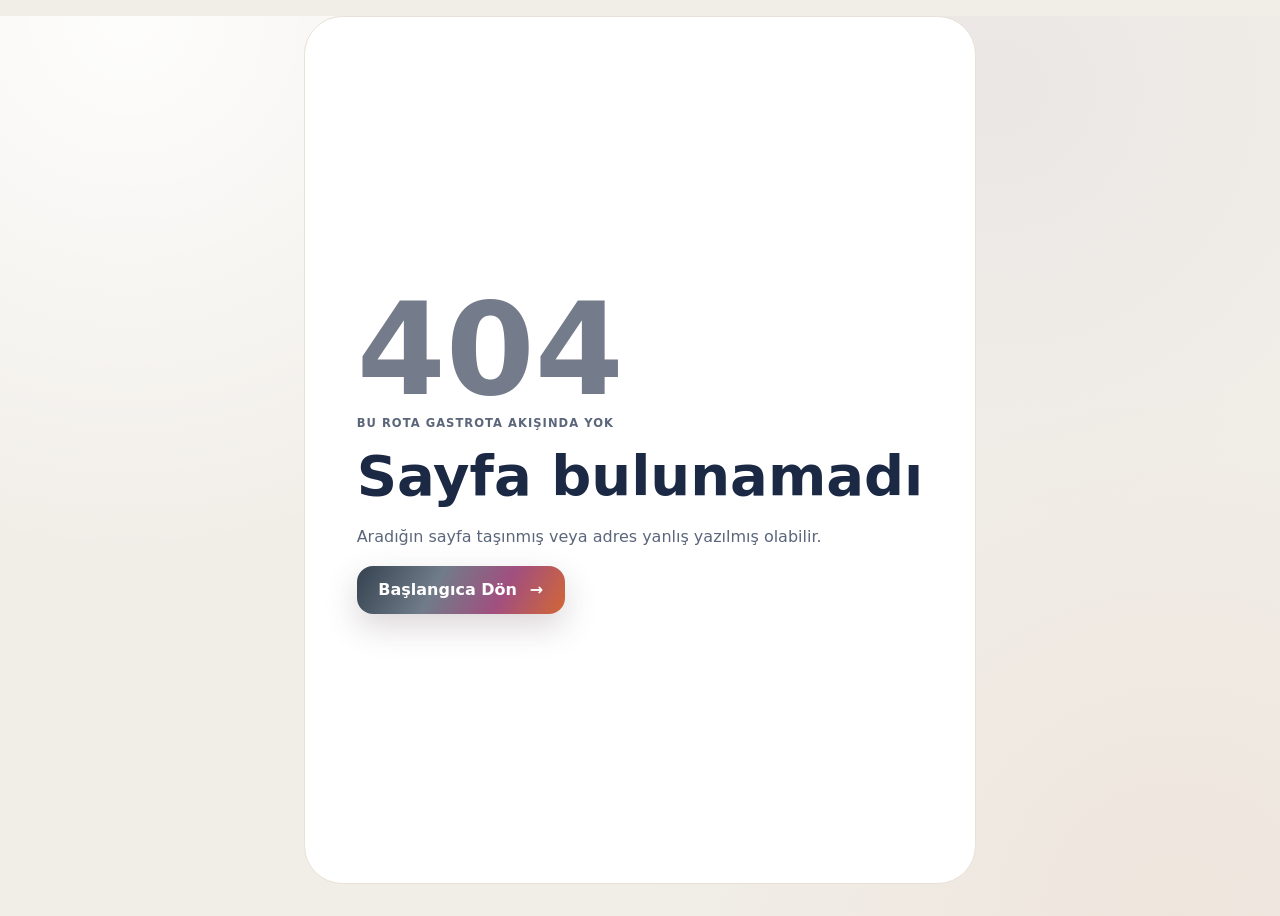
==== index.html @ 81925c9a "Deploy Gastrota revenue and learning preview d846d38324af" ====
<!doctype html>
<html lang="tr">
  <head>
    <meta charset="UTF-8" />
    <meta name="viewport" content="width=device-width, initial-scale=1" />
    <meta name="theme-color" content="#ffffff" />



<script type="module" crossorigin src="/assets/index-bKJMuwOr.js"></script>
    <link rel="stylesheet" crossorigin href="/assets/index-XJioOP1_.css">
      <title data-gastrota-managed="true">Gastrota — Kariyer Hazırlık Kontrolü</title>
    <meta data-gastrota-managed="true" name="description" content="Gastrota Kariyer Hazırlık Kontrolü başlangıç rotası." />
    <meta data-gastrota-managed="true" name="robots" content="noindex, nofollow" />
    <meta data-gastrota-managed="true" name="gastrota-indexing" content="disabled" />
    <meta data-gastrota-managed="true" name="gastrota-route-path" content="/" />
    <link data-gastrota-managed="true" rel="preload" href="/images/gastrota-logo-poster.webp" as="image" type="image/webp" />
    <link data-gastrota-managed="true" rel="preload" href="/images/welcome-poster-hero-v2.webp" as="image" type="image/webp" fetchpriority="high" />
  </head>
  <body>
    <div id="root"></div>
    <noscript>
      <main>
        <h1>Gastrota Kariyer Hazırlık Kontrolü</h1>
        <p>Bu öz değerlendirmeyi kullanmak için tarayıcınızda JavaScript'i etkinleştirmeniz gerekir.</p>
      </main>
    </noscript>
  </body>
</html>
---- assets/index-XJioOP1_.css ----
._viewport_xul2x_1{min-height:100vh;padding:clamp(.75rem,2.2vw,1.75rem)}._screen_xul2x_6{--accent:var(--color-green-700);--accent-soft:var(--color-green-50);border-radius:var(--radius-large);background:linear-gradient(145deg, #fcfaf6fa, #ffffffe6), var(--color-surface);width:min(100%,76rem);min-height:calc(100vh - clamp(1.5rem,4.4vw,3.5rem));box-shadow:var(--shadow-shell);border:1px solid #fffc;margin:0 auto;padding:clamp(1.1rem,2.5vw,2.25rem) clamp(1rem,4vw,3.5rem);overflow:hidden}._screen_xul2x_6[data-accent=blue]{--accent:var(--color-blue-700);--accent-soft:var(--color-blue-50)}._screen_xul2x_6[data-accent=violet]{--accent:var(--color-violet-700);--accent-soft:var(--color-violet-50)}._screen_xul2x_6[data-accent=orange]{--accent:var(--color-orange-700);--accent-soft:var(--color-orange-50)}._brandHeader_xul2x_37{border-bottom:1px solid #d8d0c58c;justify-content:space-between;align-items:center;gap:2rem;min-height:3.25rem;display:flex}._brandHomeGroup_xul2x_46{align-items:center;gap:.7rem;min-width:0;display:flex}._homeLink_xul2x_53{min-height:2.2rem;color:var(--color-navy-800);background:linear-gradient(135deg,#f7f9fae0,#fdf8f5d1);border:1px solid #5b667238;border-radius:.75rem;flex:none;align-items:center;gap:.35rem;padding:.42rem .68rem;font-size:.7rem;font-weight:700;line-height:1;text-decoration:none;display:inline-flex;box-shadow:inset 0 1px #ffffffc7}._homeLink_xul2x_53:hover{background:linear-gradient(135deg,#f3f6f8f5,#fff2eceb);border-color:#ad4f806b}._logoLink_xul2x_76{isolation:isolate;align-items:center;min-height:2.75rem;text-decoration:none;display:inline-flex;position:relative}._logoLink_xul2x_76:after{z-index:1;aspect-ratio:984/128;clip-path:inset(0 25.1% 0 49.2%);content:"";mix-blend-mode:screen;pointer-events:none;background:linear-gradient(120deg,#4f5965 8%,#aeb5be 48%,#626c78 88%);width:100%;position:absolute;top:50%;left:0;transform:translateY(-50%)}._logoImage_xul2x_100{mix-blend-mode:multiply;width:clamp(10.5rem,19vw,15rem);height:auto;display:block}._progress_xul2x_107{grid-template-columns:repeat(5,.75rem);gap:1.15rem;margin:0;padding:0;list-style:none;display:grid;position:relative}._progress_xul2x_107:before{z-index:0;background:var(--color-border-strong);content:"";height:1px;position:absolute;top:50%;left:.4rem;right:.4rem}._progress_xul2x_107 li{z-index:1;border:2px solid var(--color-surface);background:#d8dce5;border-radius:50%;width:.75rem;height:.75rem;position:relative;box-shadow:0 0 0 1px #d8dce5}._progress_xul2x_107 li._progressCurrent_xul2x_139{background:var(--accent);box-shadow:0 0 0 1px var(--accent), 0 0 0 .35rem var(--accent-soft)}._stepKicker_xul2x_144{color:var(--color-navy-800);letter-spacing:.1em;text-transform:uppercase;align-items:center;gap:.7rem;margin-top:clamp(1rem,2vw,1.5rem);font-size:.7rem;font-weight:700;display:flex}._stepNumber_xul2x_156{background:var(--accent);width:2.05rem;height:2.05rem;box-shadow:0 .45rem 1.25rem color-mix(in srgb, var(--accent) 20%, transparent);color:#fff;border-radius:.8rem;place-items:center;font-size:.9rem;display:grid}._screen_xul2x_6[data-step="1"] ._stepKicker_xul2x_144{gap:.45rem}._screen_xul2x_6[data-step="1"] ._stepNumber_xul2x_156{width:1.15rem;height:auto;box-shadow:none;color:var(--color-green-700);background:0 0;border-radius:0;place-items:start;font-size:.8rem}._eyebrow_xul2x_183{color:var(--accent);letter-spacing:.09em;text-transform:uppercase;margin:0 0 .65rem;font-size:.72rem;font-weight:700}._heroTitle_xul2x_192,._pageTitle_xul2x_193{color:var(--color-navy-950);letter-spacing:-.035em;text-wrap:balance;margin:0;font-weight:500}[data-page-heading]:focus{outline:none}._heroTitle_xul2x_192{max-width:14ch;font-size:clamp(2.35rem,4.3vw,4.15rem);line-height:1.01}._pageTitle_xul2x_193{font-size:clamp(2rem,3.8vw,3.55rem);line-height:1.02}._heroBody_xul2x_216,._pageSupport_xul2x_217{color:var(--color-navy-700);font-size:clamp(1rem,1.5vw,1.15rem);line-height:1.65}._heroBody_xul2x_216{max-width:38rem;margin:1.2rem 0 0}._posterMotto_xul2x_228{width:-moz-fit-content;width:fit-content;max-width:100%;color:var(--color-navy-700);background:linear-gradient(90deg,#f7f2fae0,#fff5eee0);border:1px solid #8060ab1a;border-radius:999px;margin:-.7rem 0 1.2rem;padding:.58rem .9rem;font-size:.78rem;line-height:1.4;box-shadow:0 .7rem 1.8rem #4b3e300a}._posterMotto_xul2x_228 strong{color:var(--color-violet-700);font-weight:700}._pageSupport_xul2x_217{max-width:45rem;margin:.8rem 0 0}._routeIntro_xul2x_252{grid-template-columns:minmax(0,1.2fr) minmax(15rem,.8fr);align-items:end;gap:2rem;margin:clamp(1.8rem,4vw,3rem) 0 clamp(1.4rem,3vw,2rem);display:grid}._routeIntro_xul2x_252 ._eyebrow_xul2x_183,._routeIntro_xul2x_252 ._pageTitle_xul2x_193{grid-column:1}._routeIntro_xul2x_252 ._pageSupport_xul2x_217{border-left:2px solid color-mix(in srgb, var(--accent) 55%, white);grid-area:1/2/span 2;margin:0;padding-left:1.35rem}._primaryButton_xul2x_273,._backButton_xul2x_274,._resultBackButton_xul2x_275{cursor:pointer;border-radius:1rem;justify-content:center;align-items:center;gap:.8rem;min-height:3rem;font-weight:700;text-decoration:none;transition:transform .16s,box-shadow .16s;display:inline-flex}._primaryButton_xul2x_273{color:#fff;background:linear-gradient(118deg,#35424f 0%,#707c89 38%,#a14f7f 69%,#d36735 100%);min-width:min(12rem,100%);max-width:100%;padding:.8rem 1.35rem;box-shadow:0 .8rem 2rem #59445238}._primaryButton_xul2x_273:hover:not(:disabled){transform:translateY(-2px);box-shadow:0 1rem 2.4rem #54415438}._primaryButton_xul2x_273:disabled{cursor:not-allowed;background:var(--color-disabled);box-shadow:none;color:var(--color-disabled-ink)}._backButton_xul2x_274,._resultBackButton_xul2x_275{color:var(--color-navy-700);background:0 0;padding:.7rem .25rem}._backButton_xul2x_274:hover,._resultBackButton_xul2x_275:hover{color:var(--accent)}._bottomActions_xul2x_321{justify-content:space-between;align-items:center;gap:1rem;margin-top:clamp(1.2rem,2.5vw,2rem);display:flex}._welcomeHero_xul2x_329{isolation:isolate;align-items:center;min-height:clamp(32rem,68vh,40rem);margin-top:.5rem;padding:clamp(1.8rem,4.5vw,4.25rem) 0 1rem;display:flex;position:relative}._welcomeCopy_xul2x_339{z-index:3;width:min(50%,35rem);padding:1.4rem 0;position:relative}._welcomeCopy_xul2x_339:before{background:linear-gradient(90deg, var(--color-violet-700), var(--color-orange-700));content:"";border-radius:999px;width:5rem;height:2px;position:absolute;top:-1.2rem;left:-1.5rem}._welcomeMessagePanel_xul2x_357{-webkit-backdrop-filter:blur(.45rem);backdrop-filter:blur(.45rem);background:radial-gradient(circle at 8% 0,#c8cfd65c,#0000 46%) padding-box padding-box,linear-gradient(132deg,#f7f9fafa 0%,#fffcf8f7 56%,#fcefe9f5 100%) padding-box padding-box,linear-gradient(118deg,#46515d 0%,#edf0f2 19%,#7c8793 38%,#f5f6f7 51%,#b35e8b 74%,#d67342 100%) border-box;border:1px solid #0000;border-radius:1.5rem;width:min(100%,31.25rem);max-width:100%;margin-left:-1.15rem;padding:1.15rem 1.15rem 1.25rem;box-shadow:0 1.25rem 3rem #4b3e3f1c,inset 0 1px #ffffffc7}._welcomeMessagePanel_xul2x_357 ._eyebrow_xul2x_183{color:#0000;background:linear-gradient(110deg,#52606d 0%,#9c4f7c 58%,#c9673c 100%);-webkit-background-clip:text;background-clip:text;margin-bottom:.75rem}._welcomeMessagePanel_xul2x_357 ._heroBody_xul2x_216{max-width:35rem}._benefitList_xul2x_385{border:0;grid-template-columns:repeat(3,minmax(0,1fr));gap:clamp(.65rem,1.5vw,1.25rem);margin:1.35rem 0 0;padding:0;list-style:none;display:grid}._benefitList_xul2x_385 li{color:var(--color-navy-800);background:0 0;border:0;grid-template-columns:auto minmax(0,1fr);align-items:baseline;gap:.55rem;padding:.35rem 0;font-size:.82rem;font-weight:650;line-height:1.35;display:grid}._benefitList_xul2x_385 li:first-child{padding-left:0}._benefitList_xul2x_385 li>span{width:auto;height:auto;color:var(--benefit-domain,var(--accent));letter-spacing:.025em;background:0 0;border:0;border-radius:0;font-size:1.25rem;font-weight:820;display:inline}._benefitList_xul2x_385 li{--benefit-domain:var(--color-violet-700)}._benefitList_xul2x_385 li:first-child{--benefit-domain:var(--color-blue-700)}._benefitList_xul2x_385 li:nth-child(2){--benefit-domain:var(--color-magenta-700)}._benefitList_xul2x_385 li:nth-child(3){--benefit-domain:var(--color-orange-700)}._benefitList_xul2x_385 li{background:0 0}._benefitList_xul2x_385 li>span{color:var(--benefit-domain);background:0 0}._welcomeAction_xul2x_440{grid-template-columns:auto auto;justify-content:start;align-items:center;gap:.55rem .85rem;margin-top:1.15rem;display:grid}._welcomeAction_xul2x_440 ._primaryButton_xul2x_273{border-radius:1rem;box-shadow:0 .9rem 2.2rem #3f4b582e}._welcomeTrainingLink_xul2x_454{width:-moz-fit-content;width:fit-content;min-height:2.5rem;color:var(--color-navy-800);background:linear-gradient(135deg,#f7f9fae0,#fcf7f4d1);border:1px solid #5f69743d;border-radius:.78rem;justify-content:center;align-items:center;gap:.35rem;padding:.48rem .72rem;font-size:.72rem;font-weight:680;line-height:1.35;text-decoration:none;display:inline-flex;box-shadow:inset 0 1px #ffffffb8}._welcomeTrainingLink_xul2x_454:hover{color:var(--color-navy-800);background:linear-gradient(135deg,#f3f6f8f5,#fff2eceb);border-color:#ad4f8073}._trustLine_xul2x_479{width:-moz-fit-content;width:fit-content;max-width:18rem;color:var(--color-navy-800);grid-column:1/-1;align-items:center;gap:.45rem;margin:0;padding:.25rem 0;font-size:.72rem;font-weight:650;line-height:1.3;display:inline-flex}._trustLine_xul2x_479:before{background:var(--color-green-50);width:1.2rem;height:1.2rem;color:var(--color-green-700);content:"✓";border-radius:50%;flex:none;place-items:center;font-size:.66rem;font-weight:800;display:grid}._welcomeVisual_xul2x_508{z-index:0;background:var(--color-surface);border-radius:0 0 2rem;position:absolute;inset:0 0 0 -1.5rem;overflow:hidden}._welcomeVisualImage_xul2x_517{object-fit:contain;object-position:right center;filter:saturate(1.06)contrast(1.045);width:100%;height:100%;display:block;position:absolute;inset:0}._welcomeVisual_xul2x_508:before{z-index:1;background:linear-gradient(90deg, var(--color-surface) 0%, #fcfaf6f0 27%, #fcfaf670 43%, #fcfaf617 57%, transparent 67%);content:"";position:absolute;inset:0}._welcomeVisual_xul2x_508:after{z-index:1;content:"";background:linear-gradient(#fffdf912,#0000 66%,#fffdf96b);position:absolute;inset:0}._welcomeVisual_xul2x_508>span{z-index:2;-webkit-backdrop-filter:blur(.7rem);backdrop-filter:blur(.7rem);color:var(--color-navy-800);background:#fffdf9c7;border-radius:999px;align-items:center;gap:.75rem;padding:.65rem .85rem;font-size:.76rem;display:flex;position:absolute;bottom:1.25rem;right:1.2rem;box-shadow:0 .8rem 2rem #50403017}._welcomeVisual_xul2x_508 small{border-left:1px solid var(--color-border);color:var(--color-violet-700);text-transform:uppercase;padding-left:.75rem;font-weight:700}._legalCard_xul2x_569{color:var(--color-muted);background:0 0;border:0;border-top:1px solid #07143812;grid-template-columns:auto 1fr;align-items:start;gap:1rem;margin-top:1rem;padding:.85rem 0;font-size:.72rem;line-height:1.5;display:grid}._legalCard_xul2x_569 strong{color:var(--color-navy-800);white-space:nowrap}._legalCard_xul2x_569 p{margin:0}._targetFieldset_xul2x_593{border:0;min-width:0;margin:0;padding:0}._targetGrid_xul2x_600{grid-template-columns:repeat(6,minmax(0,1fr));gap:.7rem;display:grid}._targetCard_xul2x_606{--target-domain:var(--color-violet-700);border:1px solid color-mix(in srgb, var(--target-domain) 18%, var(--color-border));background:linear-gradient(135deg, color-mix(in srgb, var(--target-domain) 4%, white), #fffdf9e6);cursor:pointer;border-radius:1.25rem;align-content:space-between;gap:1.25rem;min-width:0;min-height:12.5rem;padding:1.35rem 1.15rem;transition:background-color .16s,transform .16s;display:grid;position:relative;box-shadow:0 .65rem 1.8rem #4a3e300a}._targetCard_xul2x_606:hover{border-color:color-mix(in srgb, var(--target-domain) 55%, white);background:linear-gradient(135deg, color-mix(in srgb, var(--target-domain) 12%, white), color-mix(in srgb, var(--target-domain) 4%, white));box-shadow:0 .9rem 2.2rem color-mix(in srgb, var(--target-domain) 10%, transparent);transform:translateY(-2px)}._targetCard_xul2x_606:has(input:checked){border-color:color-mix(in srgb, var(--target-domain) 55%, white);background:linear-gradient(135deg, color-mix(in srgb, var(--target-domain) 12%, white), color-mix(in srgb, var(--target-domain) 4%, white));box-shadow:0 .9rem 2.2rem color-mix(in srgb, var(--target-domain) 10%, transparent);transform:translateY(-2px)}._targetCard_xul2x_606 input{opacity:0;width:1px;height:1px;position:absolute}._targetCard_xul2x_606:has(input:focus-visible){outline:.1875rem solid var(--color-focus);outline-offset:.1875rem}._targetIcon_xul2x_651{background:color-mix(in srgb, var(--target-domain) 12%, white);width:3.2rem;height:3.2rem;color:var(--target-domain);border:0;border-radius:50%;place-items:center;display:grid}._iconSvg_xul2x_662,._dimensionIcon_xul2x_663{width:1.55rem;height:1.55rem}._targetCopy_xul2x_668{gap:.55rem;display:grid}._targetCopy_xul2x_668 strong{color:var(--target-domain);font-size:1.02rem;line-height:1.25}._targetCopy_xul2x_668 small{color:var(--color-muted);font-size:.76rem;line-height:1.45}._targetCard_xul2x_606:first-child{--target-domain:var(--color-blue-700)}._targetCard_xul2x_606:nth-child(2){--target-domain:var(--color-green-700)}._targetCard_xul2x_606:nth-child(3){--target-domain:var(--color-magenta-700)}._targetCard_xul2x_606:nth-child(4){--target-domain:var(--color-orange-700)}._targetCard_xul2x_606:nth-child(5){--target-domain:var(--color-violet-700)}._targetCard_xul2x_606:nth-child(6){--target-domain:var(--color-navy-700)}._validationMessage_xul2x_692,._recoveryStatus_xul2x_693{border-left:3px solid var(--color-danger);color:var(--color-danger);background:#fff7f5;margin:-.6rem 0 1rem;padding:.65rem .8rem;font-size:.82rem}._recoveryStatus_xul2x_693{border-left-color:var(--accent);background:var(--accent-soft);color:var(--color-navy-800)}._scaleGuide_xul2x_708{background:#f7f4eecc;border:0;border-radius:999px;grid-template-columns:repeat(4,minmax(0,1fr));max-width:37rem;margin:-.6rem 0 1.2rem auto;padding:.55rem .75rem;display:grid}._scaleGuide_xul2x_708 span{color:var(--color-muted);justify-content:center;align-items:center;gap:.35rem;font-size:.68rem;display:flex}._scaleGuide_xul2x_708 strong{color:var(--color-navy-950)}._assessmentMeta_xul2x_732{color:var(--color-muted);letter-spacing:.02em;text-align:right;margin:-.55rem 0 1rem;font-size:.72rem;font-weight:650}._assessmentForm_xul2x_741{grid-template-columns:minmax(0,1fr);gap:.7rem;display:grid}._assessmentGroups_xul2x_747{grid-template-columns:repeat(2,minmax(0,1fr));gap:.8rem;display:grid}._assessmentGroup_xul2x_747{--group-domain:var(--color-violet-700);border:1px solid color-mix(in srgb, var(--group-domain) 14%, var(--color-border));background:linear-gradient(145deg, color-mix(in srgb, var(--group-domain) 3%, white), #fffdf9e6);border-radius:1.35rem;min-width:0;padding:.8rem;box-shadow:0 .75rem 1.9rem #07143808}._assessmentGroup_xul2x_747[data-group=ready_with_evidence]{--group-domain:var(--color-blue-700)}._assessmentGroup_xul2x_747[data-group=visible_and_reaching_opportunity]{--group-domain:var(--color-orange-700)}._assessmentGroup_xul2x_747[data-group=professional_environment_ready]{--group-domain:var(--color-green-700)}._assessmentGroupHeader_xul2x_780{border-bottom:1px solid color-mix(in srgb, var(--group-domain) 13%, var(--color-border));align-items:center;gap:.7rem;margin-bottom:.65rem;padding:0 .15rem .65rem;display:flex}._assessmentGroupHeader_xul2x_780>span{background:color-mix(in srgb, var(--group-domain) 10%, white);min-width:2.8rem;min-height:2rem;color:var(--group-domain);border-radius:999px;place-items:center;font-size:.66rem;font-weight:800;display:inline-grid}._assessmentGroupHeader_xul2x_780 h2{color:var(--color-navy-950);margin:0;font-size:.92rem;line-height:1.2}._assessmentGroupHeader_xul2x_780 small{color:var(--color-muted);margin-top:.18rem;font-size:.61rem;display:block}._assessmentGroupRows_xul2x_815{gap:.55rem;display:grid}._assessmentRow_xul2x_820{--domain:var(--color-violet-700);border:1px solid color-mix(in srgb, var(--domain) 16%, var(--color-border));background:linear-gradient(135deg, color-mix(in srgb, var(--domain) 3%, white), #fffdf9e0);border-radius:1.15rem;min-width:0;margin:0;padding:0;box-shadow:0 .55rem 1.4rem #07143809}._assessmentRowInner_xul2x_835{grid-template-columns:minmax(0,1fr) auto;align-items:center;gap:1rem;min-height:5.4rem;padding:.75rem .85rem;display:grid}._dimensionLead_xul2x_844{grid-template-columns:2.6rem minmax(0,1fr);align-items:center;gap:.75rem;min-width:0;display:grid}._dimensionNumber_xul2x_852{background:color-mix(in srgb, var(--domain) 11%, white);width:2.6rem;height:2.6rem;color:var(--domain);border-radius:50%;place-items:center;display:grid}._dimensionCopy_xul2x_862{gap:.25rem;display:grid}._dimensionCopy_xul2x_862 strong{color:var(--color-navy-950);font-size:.9rem}._dimensionCopy_xul2x_862 small{color:var(--color-muted);font-size:.7rem;line-height:1.35}._inlineMissingAnswer_xul2x_878{color:var(--domain,var(--color-orange-700));white-space:nowrap;font-size:.58rem;font-weight:700}._inlineMissingAnswer_xul2x_878[data-visible=false]{visibility:hidden}._ratingGroup_xul2x_889{grid-template-columns:repeat(4,2.75rem);gap:.35rem;display:grid}._ratingChoice_xul2x_895{cursor:pointer;place-items:center;width:2.75rem;height:2.75rem;display:grid;position:relative}._ratingChoice_xul2x_895:has(input:checked):after{color:#fff;content:"✓";pointer-events:none;font-size:.65rem;font-weight:800;line-height:1;position:absolute;top:.2rem;right:.35rem}._ratingChoice_xul2x_895 input{opacity:0;width:1px;height:1px;position:absolute}._ratingChoice_xul2x_895>span:not(._srOnly_xul2x_923){border:1px solid color-mix(in srgb, var(--domain) 28%, white);background:color-mix(in srgb, var(--domain) 3%, white);width:100%;height:100%;color:var(--domain);border-radius:50%;place-items:center;font-size:.78rem;font-weight:700;transition:background-color .14s,border-color .14s,color .14s;display:grid}._ratingChoice_xul2x_895 input:checked+span{border-color:var(--domain);background:var(--domain);color:#fff}._ratingChoice_xul2x_895 input:focus-visible+span{outline:.1875rem solid var(--color-focus);outline-offset:.15rem}._assessmentRow_xul2x_820[data-dimension=career_direction],._assessmentRow_xul2x_820[data-dimension=english_communication]{--domain:var(--color-violet-700)}._assessmentRow_xul2x_820[data-dimension=role_fit],._assessmentRow_xul2x_820[data-dimension=documents],._assessmentRow_xul2x_820[data-dimension=professional_work_culture]{--domain:var(--color-blue-700)}._assessmentRow_xul2x_820[data-dimension=experience_skills],._assessmentRow_xul2x_820[data-dimension=job_search]{--domain:var(--color-orange-700)}._assessmentRow_xul2x_820[data-dimension=cv_evidence]{--domain:var(--color-magenta-700)}._assessmentRow_xul2x_820[data-dimension=interview]{--domain:var(--color-green-700)}._assessmentRow_xul2x_820[data-dimension=international_readiness]{--domain:var(--color-violet-700)}._completionStatus_xul2x_959{color:var(--color-muted);grid-column:1/-1;justify-content:flex-end;align-items:center;gap:.8rem;margin-top:.8rem;font-size:.72rem;display:flex}._completionTrack_xul2x_970{background:var(--color-border);border-radius:999px;width:7rem;height:.22rem;display:block;overflow:hidden}._completionTrack_xul2x_970 i{width:calc(var(--progress,0) * 10%);background:var(--accent);height:100%;transition:width .18s;display:block}._completionTrack_xul2x_970[data-progress="1"] i{--progress:1}._completionTrack_xul2x_970[data-progress="2"] i{--progress:2}._completionTrack_xul2x_970[data-progress="3"] i{--progress:3}._completionTrack_xul2x_970[data-progress="4"] i{--progress:4}._completionTrack_xul2x_970[data-progress="5"] i{--progress:5}._completionTrack_xul2x_970[data-progress="6"] i{--progress:6}._completionTrack_xul2x_970[data-progress="7"] i{--progress:7}._completionTrack_xul2x_970[data-progress="8"] i{--progress:8}._completionTrack_xul2x_970[data-progress="9"] i{--progress:9}._completionTrack_xul2x_970[data-progress="10"] i{--progress:10}._assessmentForm_xul2x_741>._validationMessage_xul2x_692,._assessmentForm_xul2x_741>._bottomActions_xul2x_321{grid-column:1/-1}._resultHero_xul2x_1003{background:radial-gradient(circle at 88% 48%,#c875450f,#0000 10rem);border-bottom:0;grid-template-columns:minmax(0,1fr) auto;align-items:center;gap:clamp(1.25rem,3vw,2.25rem);margin:.85rem 0 .65rem;padding:.8rem 0 1rem;display:grid}._resultIdentity_xul2x_1014{max-width:38rem}._resultHero_xul2x_1003 ._pageTitle_xul2x_193{max-width:19ch;font-size:clamp(1.85rem,3.2vw,3.05rem);line-height:1.04}._resultHero_xul2x_1003 ._pageSupport_xul2x_217{max-width:55ch;margin-top:.65rem;font-size:clamp(.9rem,1.2vw,1rem);line-height:1.5}._scoreRing_xul2x_1031{--score-angle:calc(attr(data-score type(<number>)) * 3.6deg);background:radial-gradient(circle at center, var(--color-surface) 62%, transparent 63%), conic-gradient(var(--accent) var(--score-angle,250deg), #e8eaf0 0);text-align:center;border-radius:50%;place-content:center;width:7.6rem;height:7.6rem;display:grid;position:relative;box-shadow:inset 0 0 0 1px #0714380a,0 1rem 2.5rem #07143812}._scoreLabel_xul2x_1046{color:var(--color-muted);letter-spacing:.08em;text-transform:uppercase;font-size:.58rem;font-weight:700}._scoreValue_xul2x_1054{color:var(--color-navy-950);justify-content:center;align-items:baseline;display:flex}._scoreValue_xul2x_1054 strong{letter-spacing:-.06em;font-size:2.55rem;font-weight:500}._scoreValue_xul2x_1054 small{color:var(--color-muted);font-size:.68rem}._strengthAcknowledgement_xul2x_1072{background:linear-gradient(135deg, var(--color-green-50), #ffffffe6);border:1px solid #197a4b1f;border-radius:1rem;grid-template-columns:2rem minmax(0,1fr);align-items:start;gap:.8rem;width:min(100%,46rem);margin:.45rem 0 .85rem;padding:.8rem 1rem;display:grid}._strengthAcknowledgement_xul2x_1072 span{width:1.65rem;height:1.65rem;color:var(--color-green-700);border:0;border-radius:50%;place-items:center;font-size:.78rem;display:grid}._strengthAcknowledgement_xul2x_1072>div{gap:.18rem;display:grid}._strengthAcknowledgement_xul2x_1072 h2{margin:0;font-size:.92rem;font-weight:700}._strengthAcknowledgement_xul2x_1072 p{color:var(--color-muted);margin:0;font-size:.7rem;line-height:1.45}._strengthAcknowledgement_xul2x_1072 p:first-child{color:var(--color-green-700);letter-spacing:.08em;text-transform:uppercase;font-size:.58rem;font-weight:700}._readinessMap_xul2x_1122{background:linear-gradient(145deg,#ffffffeb,#fffdf9d1);border:1px solid #07143814;border-radius:1.5rem;grid-template-columns:15rem minmax(0,1fr);gap:2rem;padding:1.4rem;display:grid;box-shadow:0 .85rem 2.4rem #0714380b}._sectionHeading_xul2x_1133 h2{color:var(--color-navy-950);letter-spacing:-.035em;margin:0;font-size:clamp(1.45rem,2.3vw,2.15rem);font-weight:500}._sectionHeading_xul2x_1133>p:last-child{color:var(--color-muted);margin:.8rem 0 0;font-size:.76rem;line-height:1.55}._resultMapEquation_xul2x_1148{color:var(--color-navy-700);background:linear-gradient(125deg,#f6f2fbf0,#f2f7f5f0);border:1px solid #8060ab1a;border-radius:1rem .55rem;grid-template-columns:auto auto minmax(0,1fr) auto auto;align-items:center;gap:.35rem;margin-top:1rem;padding:.7rem;font-size:.56rem;line-height:1.2;display:grid}._resultMapEquation_xul2x_1148 i{color:var(--color-violet-700);font-style:normal}._resultMapEquation_xul2x_1148 strong{color:var(--color-violet-700);text-align:center;font-weight:800}._resultMapEquation_xul2x_1148 b{color:var(--color-green-700);font-weight:800}._resultActionGroups_xul2x_1179{column-count:2;column-gap:.65rem}._resultActionGroup_xul2x_1179{--group-color:var(--color-violet-700);break-inside:avoid;border:1px solid color-mix(in srgb, var(--group-color) 10%, white);background:color-mix(in srgb, var(--group-color) 1.7%, white);border-radius:1rem;width:100%;margin:0 0 .65rem;display:inline-block;overflow:hidden}._resultActionGroup_xul2x_1179[data-result-group=ready_with_evidence]{--group-color:var(--color-orange-700)}._resultActionGroup_xul2x_1179[data-result-group=visible_and_reaching_opportunity]{--group-color:var(--color-green-700)}._resultActionGroup_xul2x_1179[data-result-group=professional_environment_ready]{--group-color:var(--color-blue-700)}._resultActionGroupHeader_xul2x_1208{border-bottom:1px solid color-mix(in srgb, var(--group-color) 9%, white);background:color-mix(in srgb, var(--group-color) 4%, white);grid-template-columns:auto minmax(0,1fr);align-items:center;gap:.55rem;min-height:2.5rem;padding:.5rem .65rem;display:grid}._resultActionGroupHeader_xul2x_1208>span{color:var(--group-color);letter-spacing:.06em;font-size:.55rem;font-weight:820}._resultActionGroupHeader_xul2x_1208 h3{color:var(--color-navy-950);margin:0;font-size:.68rem;font-weight:750;line-height:1.25}._resultActionGroup_xul2x_1179 ._categoryRows_xul2x_1234{grid-template-columns:1fr;gap:.35rem;padding:.35rem}._categoryRows_xul2x_1234{grid-template-columns:repeat(2,minmax(0,1fr));gap:.55rem;display:grid}._categoryRows_xul2x_1234 article{--domain:var(--color-violet-700);border:1px solid color-mix(in srgb, var(--domain) 11%, white);background:linear-gradient(135deg, #ffffffeb, color-mix(in srgb, var(--domain) 2.5%, white));border-radius:.9rem;grid-template-columns:minmax(8rem,.85fr) minmax(10rem,1.15fr);align-items:center;gap:.75rem;min-height:4.2rem;padding:.6rem .7rem;display:grid;position:relative;box-shadow:0 .45rem 1.2rem #07143808}._resultActionIcon_xul2x_1261{background:color-mix(in srgb, var(--domain) 5%, transparent);width:1.35rem;height:1.35rem;color:var(--domain);border:0;border-radius:50%;place-items:center;display:grid;position:absolute;top:.48rem;right:.52rem}._resultActionIcon_xul2x_1261 ._iconSvg_xul2x_662{width:.84rem;height:.84rem}._categoryRows_xul2x_1234 article:nth-child(-n+2){border-top:0}._categoryRows_xul2x_1234 article[data-dimension=career_direction],._categoryRows_xul2x_1234 article[data-dimension=english_communication]{--domain:var(--color-violet-700)}._categoryRows_xul2x_1234 article[data-dimension=role_fit],._categoryRows_xul2x_1234 article[data-dimension=documents]{--domain:var(--color-blue-700)}._categoryRows_xul2x_1234 article[data-dimension=experience_skills],._categoryRows_xul2x_1234 article[data-dimension=job_search]{--domain:var(--color-orange-700)}._categoryRows_xul2x_1234 article[data-dimension=cv_evidence]{--domain:var(--color-magenta-700)}._categoryRows_xul2x_1234 article[data-dimension=interview]{--domain:var(--color-green-700)}._categoryRows_xul2x_1234 article[data-dimension=professional_work_culture]{--domain:var(--color-blue-700)}._categoryRows_xul2x_1234 article[data-dimension=international_readiness]{--domain:var(--color-violet-700)}._categoryMain_xul2x_1295{gap:.45rem;display:grid}._categoryMain_xul2x_1295 strong{color:var(--color-navy-950);font-size:.75rem;line-height:1.2}._categoryTrack_xul2x_1306{background:#e7e9ef;border-radius:999px;height:.22rem;overflow:hidden}._categoryTrack_xul2x_1306 i{border-radius:inherit;background:var(--domain);width:25%;height:100%;display:block}._categoryTrack_xul2x_1306[data-rating="2"] i{width:50%}._categoryTrack_xul2x_1306[data-rating="3"] i{width:75%}._categoryTrack_xul2x_1306[data-rating="4"] i{width:100%}._categoryRows_xul2x_1234 article>p{color:var(--color-muted);margin:0;font-size:.66rem;line-height:1.38}._resultAutonomy_xul2x_1332{border-radius:var(--radius-card);background:linear-gradient(125deg,#f6f2fbeb,#fffdf9eb);border:1px solid #8060ab1f;grid-template-columns:minmax(0,1.35fr) minmax(16rem,.65fr);gap:1rem;margin-top:.85rem;padding:1.15rem;display:grid}._resultAutonomy_xul2x_1332>div{align-content:center;gap:.45rem;display:grid}._resultAutonomy_xul2x_1332 h2,._trainingBridge_xul2x_1350 h2{color:var(--color-navy-950);letter-spacing:-.025em;margin:0;font-size:clamp(1.15rem,2vw,1.65rem);font-weight:550}._resultAutonomy_xul2x_1332>div>p:not(._eyebrow_xul2x_183){max-width:52rem;color:var(--color-navy-700);margin:0;font-size:.76rem;line-height:1.5}._resultAutonomy_xul2x_1332 ._legalCard_xul2x_569{align-self:stretch;margin:0}._trainingBridge_xul2x_1350{border-radius:var(--radius-card);background:linear-gradient(110deg,#ffffffeb,#fffdf9db);border:1px solid #07143814;justify-content:space-between;align-items:center;gap:2rem;margin-top:.85rem;padding:1rem 1.15rem;display:flex;box-shadow:0 .8rem 2.2rem #0714380b}._trainingBridge_xul2x_1350 p{max-width:44rem;color:var(--color-navy-800);margin:0;font-size:.82rem;line-height:1.5}._trainingBridge_xul2x_1350 h2{max-width:34rem;margin-top:.15rem}._resultBackButton_xul2x_275{margin-top:.4rem;font-size:.8rem}._screen_xul2x_6[data-step="5"]{background:radial-gradient(circle at 95% 5%,#8060ab12,#0000 26rem),linear-gradient(145deg,#fffdf9fc,#f9f6f0f5)}._trainingHero_xul2x_1408{isolation:isolate;background:linear-gradient(108deg,#fffdf9 0%,#fffdf9fc 49%,#fbf9f7f0 74%,#f7f7f9e0 100%);border:1px solid #07143812;border-radius:2rem;align-items:center;min-height:22rem;margin:1.4rem 0 0;padding:clamp(2rem,4vw,3.5rem);display:flex;position:relative;overflow:hidden;box-shadow:0 1.2rem 3.5rem #0714380f}._trainingLead_xul2x_1424{z-index:2;width:min(59%,40rem);position:relative}._trainingRouteFrame_xul2x_1430{z-index:1;pointer-events:none;width:clamp(17rem,29vw,23rem);height:calc(100% - .9rem);display:block;position:absolute;top:.45rem;left:54.5%;right:auto;overflow:visible}._trainingRouteVisual_xul2x_1443{object-fit:contain;object-position:center;filter:saturate(1.08)contrast(1.05)drop-shadow(0 .9rem 1.8rem #56466f1c);opacity:.98;width:100%;min-width:0;max-width:100%;height:100%;min-height:0;max-height:100%;display:block;position:absolute;inset:0}._trainingLead_xul2x_1424 ._heroTitle_xul2x_192{max-width:15ch;font-size:clamp(2.4rem,4.1vw,3.9rem)}._trainingPathSection_xul2x_1464{gap:clamp(1.2rem,2.5vw,2rem);margin:clamp(2.5rem,5vw,4rem) 0;padding:0 clamp(.35rem,2vw,1.5rem);display:grid}._heroEquation_xul2x_1471{isolation:isolate;background:linear-gradient(120deg,#f7f9faf7,#fff8f5f5) padding-box padding-box,linear-gradient(118deg,#66727e 0%,#edf0f2 34%,#b05b88 70%,#d4703e 100%) border-box;border:1px solid #0000;border-radius:1.15rem;grid-template-columns:minmax(6.4rem,1fr) minmax(10rem,auto) minmax(7rem,1fr);align-items:center;gap:.45rem;width:min(100%,35.5rem);margin-top:1.35rem;padding:.66rem .74rem;display:grid;position:relative;box-shadow:0 .75rem 1.8rem #41444f17}._heroEquation_xul2x_1471:before{z-index:-1;content:"";background:linear-gradient(90deg,#5a67743d,#eef1f3c7 32%,#b15c8966 68%,#d3673570);height:1px;position:absolute;top:50%;left:.8rem;right:.8rem}._heroEquation_xul2x_1471>span,._heroEquation_xul2x_1471>strong{z-index:1;color:var(--color-navy-950);text-align:center;background:#f9f9f7d6;padding:.2rem .35rem;font-size:clamp(.68rem,1vw,.78rem);font-weight:760;line-height:1.25;position:relative}._heroEquation_xul2x_1471>strong{color:var(--color-green-700)}._heroEquation_xul2x_1471 i{z-index:2;color:#fff;background:linear-gradient(118deg,#303b46 0%,#66727e 43%,#9d4b79 72%,#ca5d2d 100%);border:1px solid #ffffff2e;border-radius:999px;grid-template-columns:minmax(0,1fr) auto;align-items:center;gap:.3rem;min-width:10rem;padding:.5rem .4rem .5rem .75rem;font-style:normal;display:grid;position:relative;box-shadow:inset 0 1px #ffffff2e,0 .65rem 1.5rem #443a433b}._heroEquation_xul2x_1471 i small{letter-spacing:.005em;text-shadow:0 1px 1px #00000038;text-align:center;white-space:nowrap;max-width:none;font-size:.62rem;font-weight:850;line-height:1.2}._heroEquation_xul2x_1471 i b{background:#ffffff29;border-radius:50%;place-items:center;width:1.25rem;height:1.25rem;font-size:.78rem;font-weight:650;display:grid}._decisionFit_xul2x_1558 h2,._decisionTrust_xul2x_1559 h2{color:var(--color-navy-950);letter-spacing:-.045em;margin:0;font-size:clamp(1.75rem,3.2vw,2.85rem);font-weight:540;line-height:1.04}._decisionTrust_xul2x_1559>p:not(._eyebrow_xul2x_183){color:var(--color-navy-700);margin:1rem 0 0;font-size:.8rem;line-height:1.62}._pathIntro_xul2x_1575{border-top:1px solid #07143817;grid-column:1/-1;grid-template-columns:minmax(0,.9fr) minmax(20rem,1.1fr);align-items:end;gap:.8rem 2rem;margin-top:.4rem;padding-top:clamp(1.5rem,3vw,2.4rem);display:grid}._pathIntro_xul2x_1575 ._eyebrow_xul2x_183{color:var(--color-violet-700);grid-column:1/-1}._pathIntro_xul2x_1575 h2{color:var(--color-navy-950);letter-spacing:-.04em;margin:0;font-size:clamp(1.65rem,3vw,2.6rem);font-weight:540;line-height:1.05}._pathIntro_xul2x_1575>p:last-child{color:var(--color-navy-700);margin:0;font-size:.78rem;line-height:1.6}._preparationPath_xul2x_1607{background:linear-gradient(135deg,#fffffffa,#faf8f4f5) padding-box padding-box,linear-gradient(118deg,#6f7a86 0%,#eceff1 30%,#b15f89 68%,#d17a4b 100%) border-box;border:1px solid #0000;border-radius:1.55rem;grid-column:1/-1;grid-template-columns:repeat(4,minmax(0,1fr));margin:0;padding:0;list-style:none;display:grid;overflow:hidden;box-shadow:0 1.2rem 3rem #3a414e14}._preparationPath_xul2x_1607 li{--path-color:var(--color-violet-700);background:radial-gradient(circle at 0 0, color-mix(in srgb, var(--path-color) 7%, transparent), transparent 8rem);border-right:1px solid #07143814;grid-template-columns:3.35rem minmax(0,1fr);align-items:center;gap:.85rem;min-height:0;padding:1.05rem clamp(.85rem,1.7vw,1.2rem);display:grid}._preparationPath_xul2x_1607 li[data-training-group=ready_with_evidence]{--path-color:var(--color-orange-700)}._preparationPath_xul2x_1607 li[data-training-group=visible_and_reaching_opportunity]{--path-color:var(--color-magenta-700)}._preparationPath_xul2x_1607 li[data-training-group=professional_environment_ready]{--path-color:var(--color-green-700);border-right:0}._preparationPath_xul2x_1607 li>span{color:var(--path-color);justify-items:center;gap:.4rem;display:grid}._preparationPath_xul2x_1607 li>div{min-width:0}._preparationPathIcon_xul2x_1659{border:1px solid color-mix(in srgb, var(--path-color) 24%, white);background:color-mix(in srgb, var(--path-color) 9%, white);width:2.7rem;height:2.7rem;box-shadow:0 .55rem 1.25rem color-mix(in srgb, var(--path-color) 10%, transparent);border-radius:50%;padding:.62rem}._preparationPath_xul2x_1607 li>span b{white-space:nowrap;font-size:.55rem;font-weight:850}._preparationPath_xul2x_1607 small{color:var(--path-color);letter-spacing:.035em;text-transform:uppercase;margin-bottom:.45rem;font-size:.58rem;font-weight:800;display:block}._preparationPath_xul2x_1607 strong,._fitPrinciples_xul2x_1686 strong{color:var(--color-navy-950);font-size:.86rem}._preparationPath_xul2x_1607 strong{overflow-wrap:anywhere;line-height:1.3;display:block}._preparationPath_xul2x_1607 p{color:var(--color-muted);margin:.45rem 0 0;font-size:.68rem;line-height:1.45}._trainingDecision_xul2x_1704{background:linear-gradient(125deg,#f2f7f5eb,#fffdf9f5);border:1px solid #07143814;border-radius:1.8rem;grid-template-columns:minmax(0,1.08fr) minmax(20rem,.92fr);margin:0 -.35rem 1.3rem;display:grid;overflow:hidden;box-shadow:0 1.1rem 3rem #0714380d}._decisionFit_xul2x_1558,._decisionTrust_xul2x_1559{align-content:start;padding:clamp(1.5rem,3.6vw,2.7rem);display:grid;position:relative;overflow:hidden}._decisionFit_xul2x_1558>*,._decisionTrust_xul2x_1559>*{z-index:1;position:relative}._decisionFit_xul2x_1558{background:radial-gradient(circle at 0 100%,#197a4b21,#0000 18rem),linear-gradient(145deg,#fafdfbfa,#eff7f3eb);border-right:1px solid #07143814}._decisionFit_xul2x_1558:after,._decisionTrust_xul2x_1559:after{content:"";border:1px solid #197a4b1a;border-radius:50%;width:12rem;height:12rem;position:absolute;bottom:-5rem;right:-5rem}._fitLead_xul2x_1749{max-width:42rem;color:var(--color-navy-700);margin:1rem 0 0;font-size:.76rem;line-height:1.64}._fitPrinciples_xul2x_1686{border-top:1px solid #0714381a;grid-template-columns:repeat(3,minmax(0,1fr));margin:1.45rem 0 0;padding:0;list-style:none;display:grid}._fitPrinciples_xul2x_1686 li{border-right:1px solid #07143814;grid-template-columns:auto minmax(0,1fr);align-items:start;gap:.65rem;min-width:0;padding:1rem clamp(.6rem,1.3vw,1rem);display:grid}._fitPrinciples_xul2x_1686 li:first-child{padding-left:0}._fitPrinciples_xul2x_1686 li:last-child{border-right:0;padding-right:0}._fitPrinciples_xul2x_1686 li>span{color:var(--color-green-700);letter-spacing:.06em;font-size:.58rem;font-weight:850}._fitPrinciples_xul2x_1686 strong{line-height:1.25;display:block}._fitPrinciples_xul2x_1686 p{color:var(--color-muted);margin:.3rem 0 0;font-size:.66rem;line-height:1.45}._decisionTrust_xul2x_1559>p:not(._eyebrow_xul2x_183){margin-top:.85rem}._decisionTrust_xul2x_1559{background:radial-gradient(circle at 100% 0,#8060ab6b,#0000 18rem),linear-gradient(145deg,#071438,#122452)}._decisionTrust_xul2x_1559:after{border-color:#ffffff14}._decisionTrust_xul2x_1559 ._eyebrow_xul2x_183{color:#a9d9c3}._decisionTrust_xul2x_1559 h2{color:#fff}._decisionTrust_xul2x_1559>p:not(._eyebrow_xul2x_183){color:#edf3ffc2;font-size:.78rem;line-height:1.62}._legalDisclosure_xul2x_1832{color:#edf3ffa6;background:#ffffff0f;border:1px solid #ffffff1a;border-radius:.9rem;margin-top:1.35rem;padding:1rem;font-size:.66rem}._legalDisclosureTitle_xul2x_1842{color:#fff;font-weight:750;display:block}._legalDisclosure_xul2x_1832 p{margin:.55rem 0 0;line-height:1.5}._trainingReturnLink_xul2x_1853{color:var(--color-navy-700);gap:.5rem;margin-top:.7rem;font-size:.78rem;text-decoration:none;display:inline-flex}._resultBridgeActions_xul2x_1862{justify-items:stretch;gap:.45rem;display:grid}._resultCardButton_xul2x_1868{color:var(--color-navy-700);cursor:pointer;text-underline-offset:.2rem;background:0 0;padding:.35rem .6rem;font-size:.7rem;font-weight:750;text-decoration:underline}._resultCardStatus_xul2x_1879{color:var(--color-green-700);text-align:center;font-size:.65rem;font-weight:700}._trainingForwardBridge_xul2x_1886{background:radial-gradient(circle at 100% 0,#c2528b21,#0000 16rem),linear-gradient(145deg,#fffffff0,#f4f7f7eb);border:1px solid #0714381a;border-radius:1.4rem;justify-content:space-between;align-items:center;gap:2rem;margin-top:clamp(1.5rem,4vw,3rem);padding:clamp(1.25rem,3vw,2rem);display:flex}._trainingForwardBridge_xul2x_1886 h2{color:var(--color-navy-950);letter-spacing:-.025em;margin:0;font-size:clamp(1.35rem,2.4vw,2rem);font-weight:580}._trainingForwardBridge_xul2x_1886 p:not(._eyebrow_xul2x_183){max-width:44rem;color:var(--color-navy-700);margin:.55rem 0 0;font-size:.76rem;line-height:1.55}._trainingForwardBridge_xul2x_1886 ._primaryButton_xul2x_273{flex:none}._notFound_xul2x_1920,._errorFallback_xul2x_1921{border:1px solid var(--color-border);border-radius:var(--radius-large);background:#fff;place-content:center;justify-items:start;width:min(100% - 2rem,42rem);min-height:calc(100vh - 2rem);margin:1rem auto;padding:2rem;display:grid}._notFoundCode_xul2x_1934{color:var(--color-muted);font-size:clamp(4rem,12vw,8rem);font-weight:700;line-height:1}._notFound_xul2x_1920 h1,._errorFallback_xul2x_1921 h1{margin:0;font-size:clamp(2rem,5vw,3.5rem)}._notFound_xul2x_1920>p,._errorFallback_xul2x_1921>p{max-width:34rem;color:var(--color-navy-700);line-height:1.6}._notFound_xul2x_1920 ._eyebrow_xul2x_183{color:var(--color-navy-700)}._diagnosticIdentity_xul2x_1958{color:var(--color-navy-700);gap:.3rem;margin:0 0 1.5rem;font-size:.75rem;display:grid}._srOnly_xul2x_923{clip:rect(0, 0, 0, 0);white-space:nowrap;border:0;width:1px;height:1px;padding:0;position:absolute;overflow:hidden}@supports not (background:color-mix(in srgb, white, black)){._stepNumber_xul2x_156{box-shadow:none}}@media (max-width:68rem){._screen_xul2x_6{min-height:calc(100vh - 1.5rem)}._welcomeHero_xul2x_329{min-height:34rem}._targetGrid_xul2x_600{grid-template-columns:repeat(3,minmax(0,1fr))}._targetCard_xul2x_606:nth-child(4){border-left:1px solid color-mix(in srgb, var(--target-domain) 18%, var(--color-border))}._targetCard_xul2x_606:nth-child(n+4){border-top:1px solid color-mix(in srgb, var(--target-domain) 18%, var(--color-border))}._readinessMap_xul2x_1122{grid-template-columns:12rem minmax(0,1fr)}._categoryRows_xul2x_1234{grid-template-columns:1fr}._categoryRows_xul2x_1234 article:nth-child(2){border-top:0}}@media (max-width:50rem){._viewport_xul2x_1{padding:0}._screen_xul2x_6{min-height:100vh;box-shadow:none;border:0;border-radius:0;padding:1rem}._brandHeader_xul2x_37{min-height:3rem}._brandHomeGroup_xul2x_46{flex-direction:column;align-items:flex-start;gap:.1rem}._homeLink_xul2x_53{min-height:1.85rem;padding:.3rem .48rem;font-size:.64rem}._logoImage_xul2x_100{width:10.25rem}._progress_xul2x_107{grid-template-columns:repeat(5,.6rem);gap:.8rem}._progress_xul2x_107 li{width:.6rem;height:.6rem}._stepKicker_xul2x_144{margin-top:.9rem}._welcomeHero_xul2x_329{min-height:39rem;padding:1.5rem 0 15.5rem;display:block}._welcomeCopy_xul2x_339{width:100%;padding:0}._welcomeMessagePanel_xul2x_357{border-color:#0000;border-radius:1.2rem;width:100%;margin-inline:0;padding:.95rem .85rem 1rem;box-shadow:0 .9rem 2.2rem #4b3e3f17,inset 0 1px #ffffffb8}._welcomeCopy_xul2x_339:before{display:none}._heroTitle_xul2x_192{max-width:16ch;font-size:clamp(2.35rem,11vw,3.45rem)}._heroBody_xul2x_216{margin-top:.9rem;font-size:.98rem;line-height:1.5}._benefitList_xul2x_385{margin:1.15rem 0 0}._benefitList_xul2x_385 li{padding:.55rem .45rem;font-size:.72rem}._welcomeAction_xul2x_440{grid-template-columns:1fr;align-items:flex-start;gap:.55rem}._welcomeAction_xul2x_440 ._primaryButton_xul2x_273{width:auto}._trustLine_xul2x_479{max-width:none}._welcomeVisual_xul2x_508{background:var(--color-surface);border-radius:1.5rem 1.5rem 0 0;inset:49% -1rem 0;-webkit-mask-image:linear-gradient(#0000 0%,#000 18% 100%);mask-image:linear-gradient(#0000 0%,#000 18% 100%)}._welcomeVisualImage_xul2x_517{object-fit:contain;object-position:right bottom;width:auto;height:78%;inset:auto 0 0 auto}._welcomeVisual_xul2x_508:before{background:linear-gradient(180deg, var(--color-surface) 0%, #fcfaf66b 16%, transparent 42%)}._welcomeVisual_xul2x_508>span{bottom:.65rem;right:.75rem}._legalCard_xul2x_569{grid-template-columns:1fr;gap:.3rem;padding-inline:.95rem}._routeIntro_xul2x_252{margin:1.5rem 0 1.25rem;display:block}._routeIntro_xul2x_252 ._pageSupport_xul2x_217{border-left:0;margin-top:.8rem;padding-left:0}._targetGrid_xul2x_600{grid-template-columns:1fr}._targetCard_xul2x_606,._targetCard_xul2x_606:nth-child(4){border:1px solid color-mix(in srgb, var(--target-domain) 18%, var(--color-border));grid-template-columns:3rem minmax(0,1fr);align-items:center;min-height:0;padding:.85rem}._targetCopy_xul2x_668{gap:.2rem}._scaleGuide_xul2x_708{border-radius:var(--radius-small);max-width:none;margin:0 0 1rem}._scaleGuide_xul2x_708 span{flex-direction:column;align-items:center;gap:0}._assessmentForm_xul2x_741,._assessmentGroups_xul2x_747{grid-template-columns:1fr}._assessmentRowInner_xul2x_835{grid-template-columns:1fr;gap:.55rem;min-height:0;padding:.8rem}._dimensionLead_xul2x_844{grid-template-columns:2.35rem minmax(0,1fr)}._dimensionNumber_xul2x_852{width:2.35rem;height:2.35rem}._ratingGroup_xul2x_889{grid-column:1/-1;grid-template-columns:repeat(4,1fr);padding-left:3.1rem}._ratingChoice_xul2x_895{width:100%}._completionStatus_xul2x_959{justify-content:space-between}._resultHero_xul2x_1003{grid-template-columns:minmax(0,1fr) auto;align-items:end;gap:1rem}._resultHero_xul2x_1003 ._pageTitle_xul2x_193{font-size:clamp(1.8rem,8vw,2.6rem)}._resultHero_xul2x_1003 ._pageSupport_xul2x_217{font-size:.8rem;line-height:1.45}._scoreRing_xul2x_1031{width:6.4rem;height:6.4rem}._scoreLabel_xul2x_1046{font-size:.48rem}._scoreValue_xul2x_1054 strong{font-size:1.9rem}._readinessMap_xul2x_1122{grid-template-columns:1fr;gap:.75rem}._categoryRows_xul2x_1234 article{grid-template-columns:1fr;gap:.55rem;padding:.75rem .8rem}._categoryRows_xul2x_1234 article>p{font-size:.7rem;line-height:1.45}._resultActionGroups_xul2x_1179{column-count:1}._resultActionGroup_xul2x_1179{margin-bottom:.6rem}._resultAutonomy_xul2x_1332{grid-template-columns:1fr}._trainingBridge_xul2x_1350{flex-direction:column;align-items:flex-start;gap:.8rem}._trainingBridge_xul2x_1350 ._primaryButton_xul2x_273,._resultBridgeActions_xul2x_1862{width:100%}._trainingForwardBridge_xul2x_1886{flex-direction:column;align-items:stretch}._trainingForwardBridge_xul2x_1886 ._primaryButton_xul2x_273{width:100%}._trainingHero_xul2x_1408{background:linear-gradient(#fffdf9 0%,#fffdf9fc 49%,#fffdf9d1 69%,#fffdf994 100%);min-height:24rem;padding:1.5rem}._trainingLead_xul2x_1424{align-self:flex-start;width:100%}._trainingRouteFrame_xul2x_1430{width:10.5rem;height:10rem;inset:auto 1rem 1.5rem auto}._trainingRouteVisual_xul2x_1443{object-position:right bottom;opacity:.8}._trainingDecision_xul2x_1704{grid-template-columns:1fr}._trainingPathSection_xul2x_1464{gap:1.35rem;margin:2.5rem 0;padding-inline:.2rem}._pathIntro_xul2x_1575{grid-template-columns:1fr;gap:.7rem}._preparationPath_xul2x_1607{grid-template-columns:repeat(2,minmax(0,1fr))}._preparationPath_xul2x_1607 li{border-bottom:1px solid #07143814;min-height:0;padding:1rem}._preparationPath_xul2x_1607 li:nth-child(2){border-right:0}._preparationPath_xul2x_1607 li:nth-child(n+3){border-bottom:0}._trainingDecision_xul2x_1704{border-radius:1.35rem;margin-inline:0}._decisionFit_xul2x_1558{border-bottom:1px solid #07143814;border-right:0}._decisionFit_xul2x_1558,._decisionTrust_xul2x_1559{padding:1.35rem}._bottomActions_xul2x_321{z-index:5;border-top:1px solid var(--color-border);-webkit-backdrop-filter:blur(.5rem);backdrop-filter:blur(.5rem);background:#fffffff5;margin-left:-1rem;margin-right:-1rem;padding:.7rem 1rem;position:sticky;bottom:0}._screen_xul2x_6[data-step="3"] ._assessmentForm_xul2x_741{padding-bottom:calc(.9rem + env(safe-area-inset-bottom))}._screen_xul2x_6[data-step="3"] ._assessmentForm_xul2x_741>._bottomActions_xul2x_321{margin:.25rem 0 calc(.8rem + env(safe-area-inset-bottom));border:0;border-top:1px solid var(--color-border);box-shadow:none;-webkit-backdrop-filter:none;backdrop-filter:none;pointer-events:auto;background:0 0;gap:.7rem;padding:.75rem 0 0;scroll-margin-bottom:5rem;position:static}}@media (max-width:30rem){._screen_xul2x_6{padding:.85rem}._stepKicker_xul2x_144{font-size:.64rem}._benefitList_xul2x_385{grid-template-columns:1fr;gap:.45rem}._benefitList_xul2x_385 li,._benefitList_xul2x_385 li:first-child{min-height:3.35rem;color:var(--color-navy-900);background:0 0;border:0;border-radius:0;grid-template-columns:2.15rem minmax(0,1fr);align-items:center;gap:.65rem;padding:.52rem .65rem;font-size:.78rem;font-weight:650;line-height:1.25}._benefitList_xul2x_385 li:first-child{border-top:0}._benefitList_xul2x_385 li>span{width:auto;height:auto;box-shadow:none;color:var(--benefit-domain);letter-spacing:.025em;background:0 0;border:0;border-radius:0;font-size:1.2rem;font-weight:820;display:inline}._welcomeVisual_xul2x_508>span{max-width:calc(100% - 1.5rem)}._primaryButton_xul2x_273{min-width:min(10.5rem,100%)}._bottomActions_xul2x_321{margin-left:-.85rem;margin-right:-.85rem;padding-inline:.85rem}._bottomActions_xul2x_321 ._primaryButton_xul2x_273{min-width:0}._categoryRows_xul2x_1234 article{grid-template-columns:1fr;gap:.55rem}._categoryRows_xul2x_1234 article>p{grid-column:auto;margin-top:0}._posterMotto_xul2x_228{border-radius:1rem;width:100%;margin-top:-.45rem}}@media (max-width:30rem),(max-height:30rem) and (pointer:coarse){._screen_xul2x_6[data-step="2"] ._targetGrid_xul2x_600{gap:.42rem}._screen_xul2x_6[data-step="2"] ._targetCard_xul2x_606,._screen_xul2x_6[data-step="2"] ._targetCard_xul2x_606:nth-child(4){grid-template-columns:2rem minmax(0,1fr);gap:.5rem;min-height:3.1rem;padding:.48rem .6rem}._screen_xul2x_6[data-step="2"] ._targetIcon_xul2x_651{width:2rem;height:2rem}._screen_xul2x_6[data-step="2"] ._targetIcon_xul2x_651 ._iconSvg_xul2x_662{width:1.1rem;height:1.1rem}._screen_xul2x_6[data-step="2"] ._targetCopy_xul2x_668{align-items:baseline;gap:.35rem;min-width:0;display:flex}._screen_xul2x_6[data-step="2"] ._targetCopy_xul2x_668 strong{white-space:nowrap;flex:none;font-size:.78rem;line-height:1.2}._screen_xul2x_6[data-step="2"] ._targetCopy_xul2x_668 small{min-width:0;font-size:.62rem;line-height:1.22}._screen_xul2x_6[data-step="2"] ._targetCopy_xul2x_668 small:before{color:color-mix(in srgb, var(--target-domain) 58%, var(--color-muted));content:"— "}._screen_xul2x_6[data-step="3"] ._routeIntro_xul2x_252{margin:1rem 0 .75rem}._screen_xul2x_6[data-step="3"] ._routeIntro_xul2x_252 ._eyebrow_xul2x_183{margin-bottom:.4rem}._screen_xul2x_6[data-step="3"] ._pageTitle_xul2x_193{font-size:clamp(1.8rem,8.8vw,2.35rem)}._screen_xul2x_6[data-step="3"] ._routeIntro_xul2x_252 ._pageSupport_xul2x_217{margin-top:.55rem;font-size:.9rem;line-height:1.45}._screen_xul2x_6[data-step="3"] ._posterMotto_xul2x_228{margin:0 0 .7rem;padding:.5rem .7rem;font-size:.7rem}._screen_xul2x_6[data-step="3"] ._assessmentMeta_xul2x_732{text-align:left;margin:-.15rem 0 .65rem;font-size:.62rem}._screen_xul2x_6[data-step="3"] ._scaleGuide_xul2x_708{margin-bottom:.65rem;padding:.45rem .5rem}._screen_xul2x_6[data-step="3"] ._assessmentForm_xul2x_741{padding-bottom:calc(.9rem + env(safe-area-inset-bottom));gap:.5rem}._screen_xul2x_6[data-step="3"] ._assessmentGroup_xul2x_747{padding:.65rem}._screen_xul2x_6[data-step="3"] ._assessmentGroupHeader_xul2x_780{margin-bottom:.5rem;padding-bottom:.5rem}._screen_xul2x_6[data-step="3"] ._assessmentGroupHeader_xul2x_780 h2{font-size:.82rem}._screen_xul2x_6[data-step="3"] ._assessmentGroupHeader_xul2x_780 small{font-size:.56rem}._screen_xul2x_6[data-step="3"] ._assessmentGroupRows_xul2x_815{gap:.45rem}._screen_xul2x_6[data-step="3"] ._assessmentRowInner_xul2x_835{grid-template-columns:minmax(0,1fr) auto;gap:.35rem;padding:.5rem .55rem}._screen_xul2x_6[data-step="3"] ._assessmentRow_xul2x_820{scroll-margin-block:1rem}._screen_xul2x_6[data-step="3"] ._dimensionLead_xul2x_844{grid-template-columns:1.8rem minmax(0,1fr);gap:.4rem}._screen_xul2x_6[data-step="3"] ._dimensionNumber_xul2x_852{width:1.8rem;height:1.8rem}._screen_xul2x_6[data-step="3"] ._dimensionIcon_xul2x_663{width:1.05rem;height:1.05rem}._screen_xul2x_6[data-step="3"] ._dimensionCopy_xul2x_862{gap:.12rem}._screen_xul2x_6[data-step="3"] ._dimensionCopy_xul2x_862 strong{font-size:.76rem;line-height:1.12}._screen_xul2x_6[data-step="3"] ._dimensionCopy_xul2x_862 small{font-size:.58rem;line-height:1.2}._screen_xul2x_6[data-step="3"] ._inlineMissingAnswer_xul2x_878{font-size:.54rem}._screen_xul2x_6[data-step="3"] ._ratingGroup_xul2x_889{grid-column:auto;grid-template-columns:repeat(4,2.75rem);gap:.05rem;padding-left:0}._screen_xul2x_6[data-step="3"] ._ratingChoice_xul2x_895{width:2.75rem;height:2.75rem}._screen_xul2x_6[data-step="3"] ._ratingChoice_xul2x_895>span:not(._srOnly_xul2x_923){border-radius:.6rem;width:2rem;height:2rem}._screen_xul2x_6[data-step="3"] ._ratingChoice_xul2x_895:has(input:checked):after{font-size:.55rem;top:.45rem;right:.45rem}._screen_xul2x_6[data-step="3"] ._completionStatus_xul2x_959{gap:.55rem;margin-top:.35rem}._screen_xul2x_6[data-step="3"] ._completionTrack_xul2x_970{width:min(6rem,42vw)}._screen_xul2x_6[data-step="3"] ._assessmentForm_xul2x_741>._validationMessage_xul2x_692{margin:0}._screen_xul2x_6[data-step="3"] ._assessmentForm_xul2x_741>._bottomActions_xul2x_321{margin-bottom:calc(.8rem + env(safe-area-inset-bottom))}._screen_xul2x_6[data-step="3"] ._bottomActions_xul2x_321 ._backButton_xul2x_274,._screen_xul2x_6[data-step="3"] ._bottomActions_xul2x_321 ._primaryButton_xul2x_273{pointer-events:auto;min-height:2.75rem}._screen_xul2x_6[data-step="3"] ._bottomActions_xul2x_321 ._backButton_xul2x_274{min-width:5.75rem}._screen_xul2x_6[data-step="3"] ._bottomActions_xul2x_321 ._primaryButton_xul2x_273{flex:1;min-width:0}._screen_xul2x_6[data-step="5"] ._trainingHero_xul2x_1408{isolation:isolate;background:linear-gradient(115deg,#fffdf9 0%,#fffdf9f7 58%,#f7f7f9e0 100%);min-height:24rem;padding:1.3rem}._screen_xul2x_6[data-step="5"] ._trainingLead_xul2x_1424{z-index:2}._screen_xul2x_6[data-step="5"] ._trainingRouteFrame_xul2x_1430{z-index:1;opacity:.82;pointer-events:none;width:6.4rem;height:10.05rem;inset:1rem .15rem auto auto}._screen_xul2x_6[data-step="5"] ._trainingRouteVisual_xul2x_1443{object-fit:contain;object-position:right top;opacity:.9;pointer-events:none;width:100%;height:100%;-webkit-mask-image:none;mask-image:none}._screen_xul2x_6[data-step="5"] ._trainingLead_xul2x_1424 ._heroTitle_xul2x_192{max-width:9.8ch;font-size:clamp(1.85rem,9.2vw,2.45rem)}._screen_xul2x_6[data-step="5"] ._trainingLead_xul2x_1424>._eyebrow_xul2x_183{max-width:calc(100% - 6.4rem)}._screen_xul2x_6[data-step="5"] ._trainingLead_xul2x_1424>._heroBody_xul2x_216{z-index:2;max-width:92%;position:relative}._pathIntro_xul2x_1575 h2,._decisionFit_xul2x_1558 h2,._decisionTrust_xul2x_1559 h2{font-size:clamp(1.55rem,7.5vw,2.15rem)}._heroEquation_xul2x_1471{grid-template-columns:minmax(0,1fr) minmax(6.8rem,auto) minmax(0,1fr);gap:.35rem;padding:.55rem}._heroEquation_xul2x_1471>span,._heroEquation_xul2x_1471>strong{font-size:.64rem}._heroEquation_xul2x_1471 i small{max-width:5.35rem;font-size:.52rem}._heroEquation_xul2x_1471 i{gap:.3rem;min-width:6.8rem;padding:.42rem .35rem .42rem .55rem}._heroEquation_xul2x_1471 i b{width:1.15rem;height:1.15rem}._preparationPath_xul2x_1607{border-radius:1.25rem;grid-template-columns:1fr}._preparationPath_xul2x_1607 li{border-bottom:1px solid #07143814;border-right:0;grid-template-columns:3rem minmax(0,1fr);min-height:0;padding:.9rem}._preparationPath_xul2x_1607 li:nth-child(n){border-bottom:1px solid #07143814}._preparationPath_xul2x_1607 li:last-child{border-bottom:0}._preparationPathIcon_xul2x_1659{width:2.55rem;height:2.55rem;padding:.58rem}._fitPrinciples_xul2x_1686{grid-template-columns:1fr}._fitPrinciples_xul2x_1686 li,._fitPrinciples_xul2x_1686 li:first-child,._fitPrinciples_xul2x_1686 li:last-child{border-bottom:1px solid #07143814;border-right:0;padding:.8rem 0}._fitPrinciples_xul2x_1686 li:last-child{border-bottom:0}}@media (prefers-reduced-motion:reduce){._primaryButton_xul2x_273,._targetCard_xul2x_606,._ratingChoice_xul2x_895>span:not(._srOnly_xul2x_923),._completionTrack_xul2x_970 i{transition:none}}@media (forced-colors:active){._progress_xul2x_107 li,._stepNumber_xul2x_156,._targetIcon_xul2x_651,._dimensionNumber_xul2x_852,._ratingChoice_xul2x_895>span:not(._srOnly_xul2x_923),._scoreRing_xul2x_1031,._preparationPath_xul2x_1607 li,._preparationPathIcon_xul2x_1659{forced-color-adjust:auto}._primaryButton_xul2x_273{border:1px solid buttontext}}._viewport_t20wu_1{min-height:100vh;padding:clamp(.7rem,2vw,1.5rem)}._shell_t20wu_6{--product-accent:#19875d;background:radial-gradient(circle at 100% 0,#c4548b0f,#0000 27rem),radial-gradient(circle at 0 100%,#19875d12,#0000 30rem),linear-gradient(145deg,#fdfcf9fa,#f8f9faf5);border:1px solid #ffffffdb;border-radius:2rem;width:min(100%,76rem);min-height:calc(100vh - clamp(1.4rem,4vw,3rem));margin:0 auto;padding:clamp(1rem,2.4vw,2rem) clamp(1rem,4vw,3.25rem) clamp(2rem,5vw,4rem);overflow:hidden;box-shadow:0 1.5rem 4rem #2327301a}._header_t20wu_22{border-bottom:1px solid #14213d17;justify-content:space-between;align-items:center;gap:1.5rem;min-height:3.5rem;display:flex}._brandGroup_t20wu_31{align-items:center;gap:.9rem;min-width:0;display:flex}._productName_t20wu_38{color:#536078;letter-spacing:.06em;text-transform:uppercase;border-left:1px solid #14213d24;padding-left:.9rem;font-size:.68rem;font-weight:750}._nav_t20wu_48{align-items:center;gap:1rem;display:flex}._nav_t20wu_48 a{color:#46546c;font-size:.72rem;font-weight:700;text-decoration:none}._nav_t20wu_48 a:hover{color:#19875d}._stageLabel_t20wu_65{color:#24324a;letter-spacing:.1em;text-transform:uppercase;align-items:center;gap:.65rem;margin-top:1.2rem;font-size:.67rem;font-weight:800;display:flex}._stageLabel_t20wu_65>span:first-child{color:#fff;background:linear-gradient(135deg,#273442,#78838e 48%,#b94e86 76%,#dc6c31);border-radius:.75rem;place-items:center;width:2rem;height:2rem;font-size:.78rem;display:grid;box-shadow:0 .55rem 1.4rem #5248512e}._eyebrow_t20wu_89{color:var(--product-accent);letter-spacing:.1em;text-transform:uppercase;margin:0 0 .7rem;font-size:.7rem;font-weight:800}._title_t20wu_98,._sectionTitle_t20wu_99{color:#14213d;letter-spacing:-.035em;text-wrap:balance;margin:0;font-weight:560}._title_t20wu_98{font-size:clamp(2.4rem,5.2vw,4.8rem);line-height:.98}._sectionTitle_t20wu_99{font-size:clamp(1.65rem,3vw,2.75rem);line-height:1.05}._lead_t20wu_117{color:#52617a;max-width:43rem;margin:1rem 0 0;font-size:clamp(.98rem,1.5vw,1.12rem);line-height:1.65}._videoHero_t20wu_125{width:min(100%,64rem);margin:0 auto;padding:clamp(1.25rem,3vw,2.4rem) 0 clamp(2rem,5vw,4rem)}._videoHeading_t20wu_131{justify-content:space-between;align-items:end;gap:1rem 2rem;margin:0 0 1rem;display:flex}._videoHeading_t20wu_131 ._eyebrow_t20wu_89{margin-bottom:.35rem}._videoHeading_t20wu_131>div{min-width:0}._videoHeading_t20wu_131>span{color:#69758a;flex:none;font-size:.72rem}._videoTitle_t20wu_153{color:#111e39;letter-spacing:-.035em;max-width:none;margin:0;font-size:clamp(1.55rem,3vw,2.6rem);line-height:1.05}._videoCard_t20wu_162{aspect-ratio:16/9;background:radial-gradient(circle at 82% 15%,#c6508c3d,#0000 13rem),linear-gradient(145deg,#0c193b,#18325d 65%,#25456a);border:1px solid #14213d1a;border-radius:1.75rem;overflow:hidden;box-shadow:0 1.4rem 3.5rem #0d1e402e}._secondaryButton_t20wu_173,._textButton_t20wu_174,._qaChip_t20wu_175{cursor:pointer}._videoFrame_t20wu_179{border:0;width:100%;height:100%;display:block}._returnBanner_t20wu_186{color:#214b3a;background:#edf8f2bf;border:1px solid #19875d2e;border-radius:1rem;justify-content:space-between;align-items:center;gap:1rem;margin:1.2rem 0 0;padding:.85rem 1rem;font-size:.76rem;display:flex}._returnBanner_t20wu_186 a,._returnBanner_t20wu_186 button{color:#116542;font-size:.72rem;font-weight:800}._returnBanner_t20wu_186 button{cursor:pointer;background:0 0;padding:0}._lessonSteps_t20wu_213 span{color:#b34d81;letter-spacing:.08em;font-size:.68rem;font-weight:850}._qaSection_t20wu_220,._offerSection_t20wu_221,._onboardingHero_t20wu_222,._dashboardHero_t20wu_223,._lessonHero_t20wu_224,._progressHero_t20wu_225{margin-top:clamp(2.5rem,6vw,5rem)}._qaSection_t20wu_220{background:linear-gradient(145deg,#f2f7f6eb,#fcf8f6eb);border-radius:1.6rem;grid-template-columns:minmax(15rem,.7fr) minmax(0,1.3fr);gap:clamp(1.5rem,4vw,4rem);padding:clamp(1.25rem,3vw,2.25rem);display:grid}._qaIntro_t20wu_238 p:last-child{color:#59677d;line-height:1.6}._qaForm_t20wu_243{gap:.75rem;display:grid}._qaInputRow_t20wu_248{grid-template-columns:minmax(0,1fr) auto;gap:.6rem;display:grid}._qaInputRow_t20wu_248 input{color:#14213d;background:#fff;border:1px solid #14213d29;border-radius:.9rem;min-width:0;min-height:3rem;padding:.75rem .9rem}._qaInputRow_t20wu_248 button,._primaryButton_t20wu_265{color:#fff;cursor:pointer;background:linear-gradient(120deg,#30404d,#71808c 35%,#b44f82 70%,#dc6c31);border-radius:.9rem;justify-content:center;align-items:center;gap:.65rem;min-height:3rem;padding:.75rem 1.2rem;font-weight:800;text-decoration:none;display:inline-flex;box-shadow:0 .9rem 2.2rem #4e434d33}._qaChips_t20wu_281{flex-wrap:wrap;gap:.45rem;display:flex}._qaChip_t20wu_175{color:#46546c;background:#ffffffb8;border:1px solid #14213d1f;border-radius:999px;padding:.45rem .65rem;font-size:.66rem;font-weight:700}._answerCard_t20wu_297{color:#52617a;background:#fff;border-left:3px solid #19875d;border-radius:0 .9rem .9rem 0;padding:1rem;font-size:.78rem;line-height:1.6}._answerCard_t20wu_297 strong{color:#14213d;margin-bottom:.35rem;display:block}._answerCard_t20wu_297>small{color:#718096;margin-top:.65rem;font-size:.66rem;display:block}._contactFallback_t20wu_320{justify-items:start;gap:.55rem;display:grid}._contactFallback_t20wu_320 button,._textButton_t20wu_174{color:#176c4a;text-underline-offset:.2rem;background:0 0;padding:0;font-weight:800;text-decoration:underline}._contactFallback_t20wu_320 small{color:#647085;line-height:1.45}._offerSection_t20wu_221{background:radial-gradient(circle at 95% 10%,#cc603029,#0000 19rem),radial-gradient(circle at 0 100%,#1c8b5f17,#0000 21rem),linear-gradient(145deg,#fff,#f7f5f7);border:1px solid #14213d1a;border-radius:1.75rem;grid-template-columns:minmax(0,1.15fr) minmax(18rem,.72fr);align-items:stretch;gap:clamp(1.35rem,4vw,3.25rem);padding:clamp(1.5rem,4vw,3rem);display:grid}._offerStory_t20wu_355{align-self:center;padding-block:.35rem}._offerStory_t20wu_355>p:last-of-type{color:#56647a;max-width:42rem;font-size:clamp(.86rem,1.4vw,1rem);line-height:1.65}._offerBenefits_t20wu_367{grid-template-columns:repeat(2,minmax(0,1fr));gap:0;margin:clamp(1.35rem,3vw,2rem) 0 0;padding:0;list-style:none;display:grid}._offerBenefits_t20wu_367 li{border-top:1px solid #14213d1c;gap:.2rem;padding:.8rem 1rem .8rem 0;display:grid}._offerBenefits_t20wu_367 li:nth-child(2n){border-left:1px solid #14213d17;padding-left:1rem}._offerBenefits_t20wu_367 strong{color:#17243f;font-size:.82rem}._offerBenefits_t20wu_367 span{color:#667287;font-size:.7rem;line-height:1.4}._offerPanel_t20wu_399{background:#ffffffdb;border:1px solid #14213d1f;border-radius:1.35rem;flex-direction:column;justify-content:center;min-width:0;padding:clamp(1.2rem,3vw,1.75rem);display:flex;box-shadow:0 1.2rem 3rem #2d2c3417}._offerPrice_t20wu_411{color:#14213d;margin:.75rem 0 0;font-size:clamp(1.4rem,3vw,2.25rem);line-height:1.05;display:block}._offerPrice_t20wu_411 small{color:#68758a;letter-spacing:.08em;text-transform:uppercase;font-size:.7rem;font-weight:700}._offerPrivacy_t20wu_427{color:#637086;margin:.85rem 0 1rem;font-size:.68rem;line-height:1.45}._offerPanel_t20wu_399>._primaryButton_t20wu_265{width:100%}._inlineCheckout_t20wu_438{background:linear-gradient(145deg,#edf8f3f0,#fffcf8f0);border:1px solid #19875d38;border-radius:1rem;gap:.55rem;padding:1rem;display:grid}._inlineCheckout_t20wu_438 strong{color:#176c4a;font-size:.82rem}._inlineCheckout_t20wu_438 p{color:#5c697d;margin:0;font-size:.7rem;line-height:1.5}._inlineCheckout_t20wu_438 ._primaryButton_t20wu_265{width:100%;margin-top:.25rem}._offerActions_t20wu_464{justify-items:stretch;gap:.65rem;margin-top:.7rem;display:grid}._secondaryButton_t20wu_173{color:#25334a;background:#ffffffc2;border:1px solid #14213d29;border-radius:.85rem;justify-content:center;align-items:center;min-height:2.75rem;padding:.65rem 1rem;font-weight:750;text-decoration:none;display:inline-flex}._tertiaryButton_t20wu_485{color:#52617a;cursor:pointer;text-underline-offset:.2rem;background:0 0;padding:.55rem;font-size:.72rem;font-weight:750;text-decoration:underline}._onboardingCard_t20wu_496,._progressCard_t20wu_497{background:#ffffffd1;border:1px solid #14213d1a;border-radius:1.5rem;padding:clamp(1.4rem,4vw,2.75rem);box-shadow:0 1.2rem 3rem #2327300f}._plainList_t20wu_509{color:#52617a;gap:.65rem;margin:1.2rem 0;padding:0;font-size:.78rem;line-height:1.5;list-style:none;display:grid}._plainList_t20wu_509 li:before{color:#19875d;content:"✓";margin-right:.55rem;font-weight:850}._onboardingHero_t20wu_222,._progressHero_t20wu_225{grid-template-columns:minmax(0,1fr) minmax(17rem,.7fr);align-items:center;gap:clamp(1.5rem,4vw,4rem);display:grid}._onboardingSteps_t20wu_535{gap:0;margin:1.5rem 0;padding:0;list-style:none;display:grid}._onboardingSteps_t20wu_535 li{border-bottom:1px solid #14213d17;grid-template-columns:2rem minmax(0,1fr);gap:.75rem;padding:.8rem 0;display:grid}._onboardingSteps_t20wu_535 li:last-child{border-bottom:0}._onboardingSteps_t20wu_535 span{color:#b34d81;font-weight:850}._assessmentConnection_t20wu_560{color:#fff;background:linear-gradient(145deg,#102047,#203f68);border-radius:1.5rem;padding:1.5rem}._assessmentConnection_t20wu_560 strong{font-size:2.8rem;display:block}._assessmentConnection_t20wu_560 p{color:#eff4ffbd;line-height:1.55}._dashboardHero_t20wu_223{justify-content:space-between;align-items:end;gap:2rem;display:flex}._progressSummary_t20wu_584{background:#ffffffc2;border:1px solid #14213d1a;border-radius:1rem;min-width:min(18rem,100%);padding:1rem}._progressSummary_t20wu_584 strong{justify-content:space-between;gap:1rem;font-size:.8rem;display:flex}._progressTrack_t20wu_599{background:#e0e5e9;border-radius:999px;height:.55rem;margin-top:.7rem;overflow:hidden}._progressTrack_t20wu_599 i{border-radius:inherit;background:linear-gradient(90deg,#19875d,#4d73c8,#b34d81,#d66e35);width:0%;height:100%;display:block}._progressTrack_t20wu_599[data-completed="1"] i{width:10%}._moduleList_t20wu_619{grid-template-columns:repeat(2,minmax(0,1fr));gap:.75rem;margin-top:2rem;display:grid}._moduleCard_t20wu_626{background:#ffffffc7;border:1px solid #14213d1a;border-radius:1.15rem;grid-template-columns:auto minmax(0,1fr) auto;align-items:center;gap:1rem;min-width:0;padding:1rem;display:grid}._moduleIcon_t20wu_638{background:color-mix(in srgb, var(--module-color,#19875d) 9%, white);width:3rem;height:3rem;color:var(--module-color,#19875d);border-radius:1rem;place-items:center;display:grid}._moduleIcon_t20wu_638 svg{width:1.35rem;height:1.35rem}._moduleCard_t20wu_626:nth-child(4n+1){--module-color:#7453bd}._moduleCard_t20wu_626:nth-child(4n+2){--module-color:#c34e8b}._moduleCard_t20wu_626:nth-child(4n+3){--module-color:#d66e35}._moduleCard_t20wu_626:nth-child(4n+4){--module-color:#19875d}._moduleCopy_t20wu_658{min-width:0}._moduleCopy_t20wu_658 small{color:var(--module-color,#19875d);letter-spacing:.07em;text-transform:uppercase;font-size:.62rem;font-weight:850}._moduleCopy_t20wu_658 h2{color:#14213d;margin:.25rem 0 0;font-size:.98rem}._moduleCopy_t20wu_658 p{color:#607087;margin:.35rem 0 0;font-size:.69rem;line-height:1.45}._moduleAction_t20wu_683{color:#26344b;text-align:center;background:#fff;border:1px solid #14213d1f;border-radius:.8rem;min-width:5.4rem;min-height:2.5rem;padding:.55rem .75rem;font-size:.68rem;font-weight:800;text-decoration:none}._moduleAction_t20wu_683:disabled{cursor:not-allowed;opacity:.52}._lessonHero_t20wu_224{grid-template-columns:minmax(0,1.25fr) minmax(16rem,.75fr);gap:clamp(1.5rem,4vw,3rem);display:grid}._lessonMeta_t20wu_708{background:#ffffffb8;border:1px solid #14213d1a;border-radius:1.2rem;padding:1.25rem}._lessonMeta_t20wu_708 strong{color:#14213d;display:block}._lessonMeta_t20wu_708 p{color:#607087;font-size:.75rem;line-height:1.55}._lessonBody_t20wu_726{grid-template-columns:minmax(0,1fr) minmax(17rem,.75fr);gap:1.2rem;margin-top:1.5rem;display:grid}._lessonPanel_t20wu_733,._exercisePanel_t20wu_734{background:#ffffffc7;border:1px solid #14213d1a;border-radius:1.35rem;padding:clamp(1.25rem,3vw,2rem)}._lessonPanel_t20wu_733 h2,._exercisePanel_t20wu_734 h2{color:#14213d;margin:0;font-size:1.4rem}._lessonPanel_t20wu_733 p,._exercisePanel_t20wu_734 p{color:#52617a;line-height:1.65}._comparisonTable_t20wu_754{border-collapse:collapse;width:100%;margin-top:1rem;font-size:.7rem}._comparisonTable_t20wu_754 th,._comparisonTable_t20wu_754 td{color:#52617a;text-align:left;vertical-align:top;border-bottom:1px solid #14213d17;padding:.7rem}._comparisonTable_t20wu_754 th{color:#14213d}._reflectionOptions_t20wu_774{gap:.55rem;margin:1rem 0;display:grid}._reflectionOptions_t20wu_774 label{color:#34435a;border:1px solid #14213d1a;border-radius:.8rem;align-items:flex-start;gap:.6rem;padding:.75rem;font-size:.75rem;line-height:1.45;display:flex}._primaryButton_t20wu_265:disabled{cursor:not-allowed;filter:grayscale(.7);opacity:.55}._progressCards_t20wu_798{grid-template-columns:repeat(2,minmax(0,1fr));gap:.75rem;margin-top:1.4rem;display:grid}._progressCard_t20wu_497 small{color:#657289;font-weight:750}._progressCard_t20wu_497 strong{color:#14213d;margin-top:.45rem;font-size:1.45rem;display:block}._progressActions_t20wu_817{flex-wrap:wrap;gap:.65rem;margin-top:1.3rem;display:flex}._inlineStatus_t20wu_824{color:#176c4a;margin:.75rem 0 0;font-size:.72rem;font-weight:750}@media (max-width:62rem){._lessonHero_t20wu_224,._lessonBody_t20wu_726,._onboardingHero_t20wu_222,._progressHero_t20wu_225,._moduleList_t20wu_619{grid-template-columns:1fr}}@media (max-width:48rem){._viewport_t20wu_1{padding:0}._shell_t20wu_6{min-height:100vh;box-shadow:none;border:0;border-radius:0;padding:.9rem .9rem 2rem}._header_t20wu_22{flex-direction:column;align-items:flex-start;gap:.4rem;padding-bottom:.6rem}._productName_t20wu_38{display:none}._nav_t20wu_48{justify-content:space-between;gap:.5rem;width:100%}._nav_t20wu_48 a{font-size:.64rem}._title_t20wu_98{font-size:clamp(2.35rem,12vw,3.65rem)}._qaSection_t20wu_220{grid-template-columns:1fr}._offerSection_t20wu_221,._dashboardHero_t20wu_223{grid-template-columns:1fr;align-items:stretch}._dashboardHero_t20wu_223{flex-direction:column}._dashboardHero_t20wu_223>div,._progressSummary_t20wu_584{width:100%}._offerSection_t20wu_221{display:grid}._offerBenefits_t20wu_367{grid-template-columns:1fr}._offerBenefits_t20wu_367 li:nth-child(2n){border-left:0;padding-left:0}._qaInputRow_t20wu_248{grid-template-columns:1fr}._videoHeading_t20wu_131{flex-direction:column;align-items:flex-start;gap:.45rem}._returnBanner_t20wu_186{flex-direction:column;align-items:flex-start}._moduleCard_t20wu_626{grid-template-columns:auto minmax(0,1fr)}._moduleAction_t20wu_683{grid-column:1/-1;width:100%}._progressCards_t20wu_798{grid-template-columns:1fr}._comparisonTable_t20wu_754{display:block;overflow-x:auto}}@media (prefers-reduced-motion:reduce){._primaryButton_t20wu_265,._secondaryButton_t20wu_173,._moduleAction_t20wu_683{transition:none}}:root{--lightningcss-light:initial;--lightningcss-dark: ;color-scheme:light;--color-navy-950:#1b2944;--color-navy-900:#22314c;--color-navy-800:#35425d;--color-navy-700:#5b667b;--color-muted:#747b8b;--color-green-50:#f1f8f3;--color-green-100:#dcefe3;--color-green-600:#2d9b63;--color-green-700:#197a4b;--color-green-800:#12613d;--color-blue-50:#f1f5fb;--color-blue-700:#4a6fae;--color-violet-50:#f7f2fa;--color-violet-700:#8060ab;--color-orange-50:#fff5ee;--color-orange-700:#c87545;--color-magenta-700:#b75d8c;--color-surface:#fcfaf6;--color-canvas:#f1eee8;--color-border:#e8e1d7;--color-border-strong:#d5ccc0;--color-control-border:#b9b6b0;--color-focus:#2459b2;--color-danger:#a43b32;--color-disabled:#e2e5eb;--color-disabled-ink:#6e7687;--font-sans:"Aptos", system-ui, -apple-system, BlinkMacSystemFont, "Segoe UI", sans-serif;--space-1:.25rem;--space-2:.5rem;--space-3:.75rem;--space-4:1rem;--space-5:1.25rem;--space-6:1.5rem;--space-8:2rem;--space-10:2.5rem;--space-12:3rem;--radius-small:.9rem;--radius-card:1.4rem;--radius-large:2.4rem;--shadow-shell:0 1.75rem 5.5rem #4b3e3012}*,:before,:after{box-sizing:border-box}html{background:var(--color-canvas);min-width:0;color:var(--color-navy-950);font-family:var(--font-sans);text-rendering:optimizelegibility;-webkit-text-size-adjust:100%;-moz-text-size-adjust:100%;text-size-adjust:100%}body{background:radial-gradient(circle at 10% 0%, #ffffffe6, transparent 34rem), radial-gradient(circle at 92% 100%, #c8754512, transparent 34rem), radial-gradient(circle at 78% 8%, #8060ab0d, transparent 28rem), var(--color-canvas);min-width:0;min-height:100vh;margin:0}button,input,textarea,select{font:inherit}button,a{-webkit-tap-highlight-color:transparent}button{border:0}a{color:inherit}:focus-visible{outline:.1875rem solid var(--color-focus);outline-offset:.1875rem}::selection{background:var(--color-green-100);color:var(--color-navy-950)}@media (prefers-reduced-motion:reduce){*,:before,:after{scroll-behavior:auto!important;transition-duration:.01ms!important;animation-duration:.01ms!important;animation-iteration-count:1!important}}
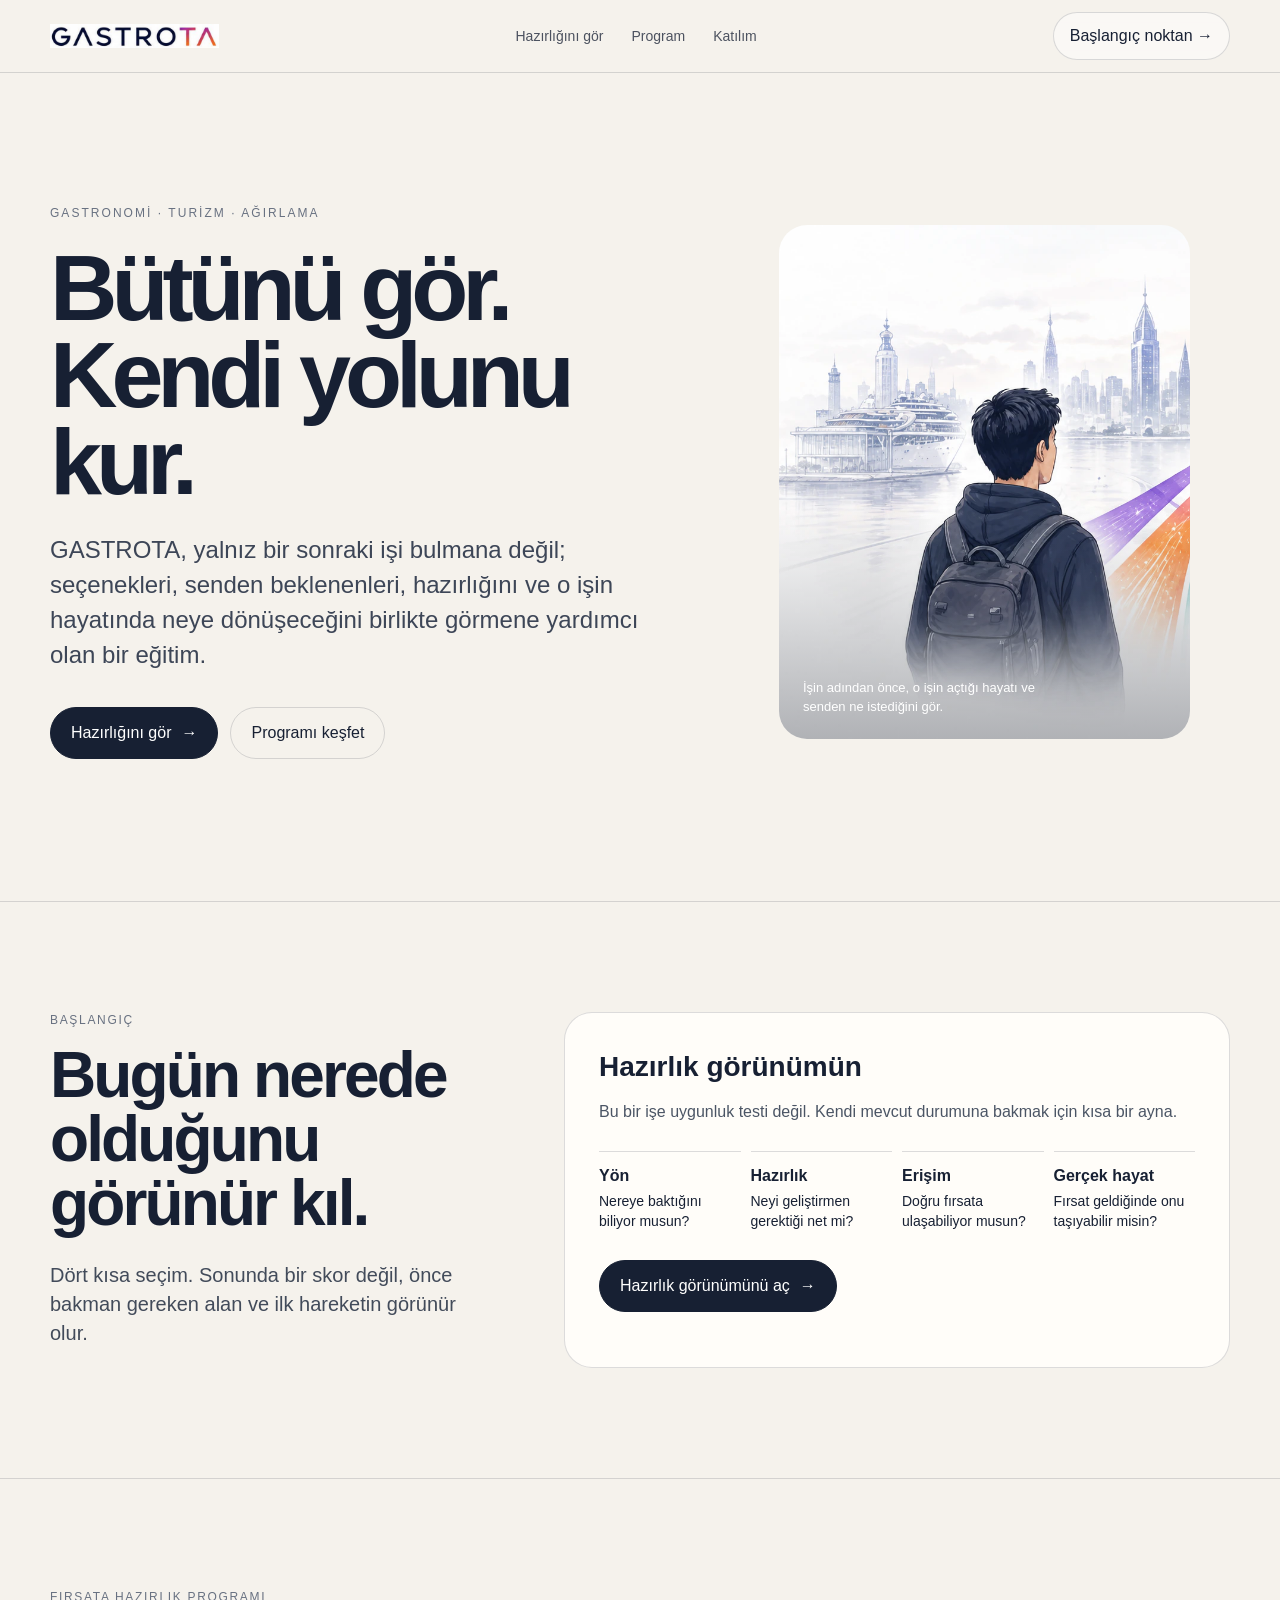
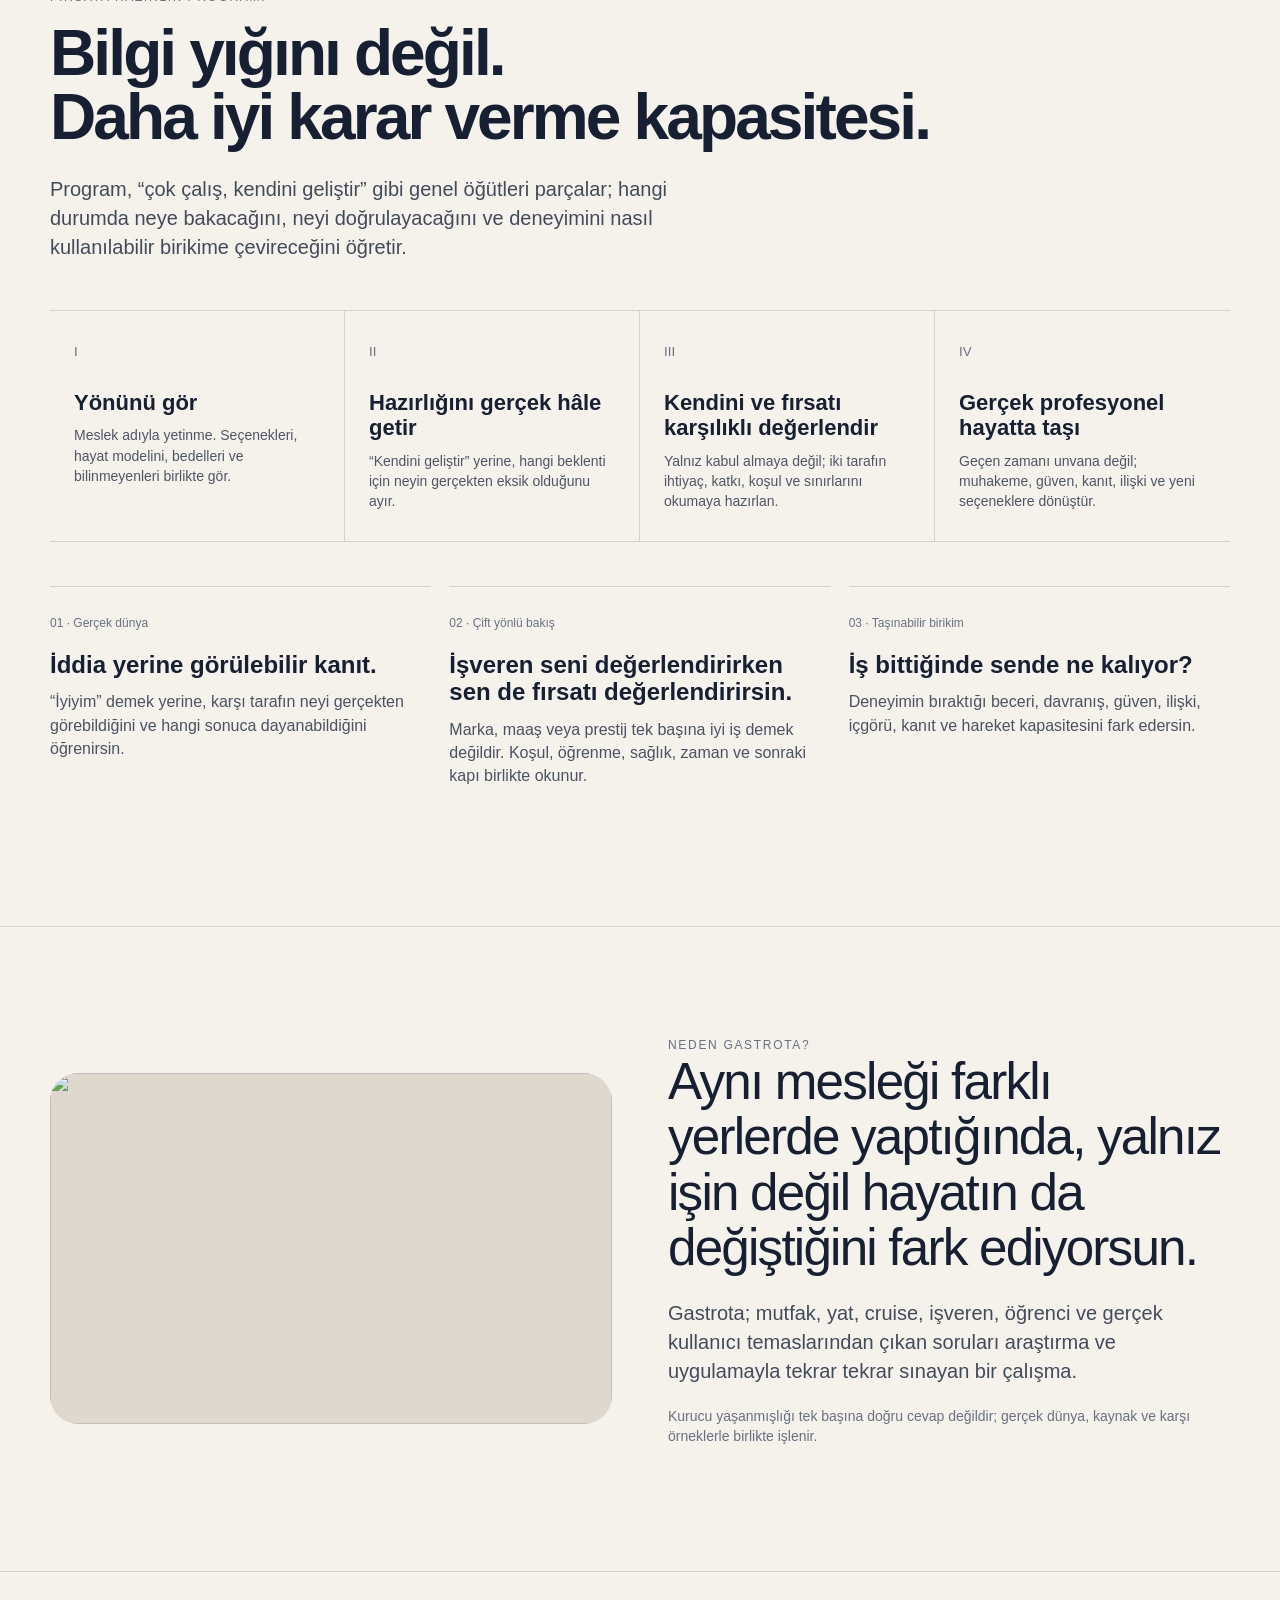
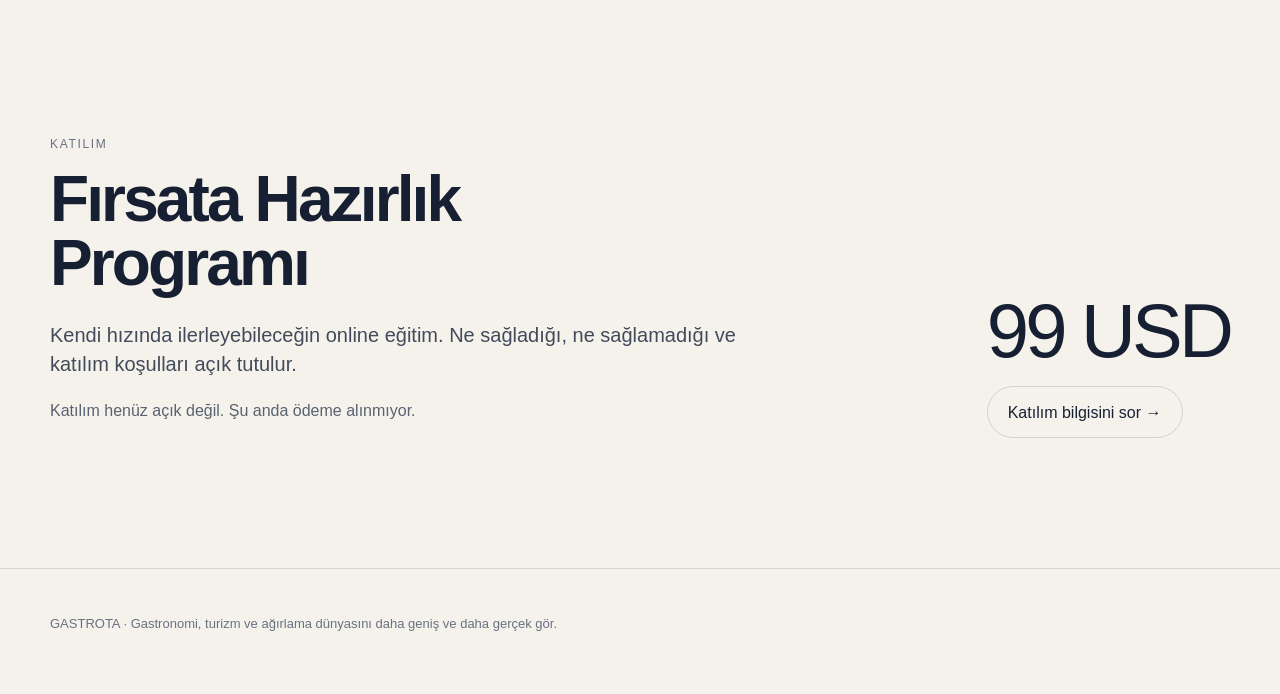
==== commit 615f2a91: "Prototype Gastrota V2 reality-diversity homepage" ====
--- a/index.html
+++ b/index.html
@@ -1,29 +1,208 @@
 <!doctype html>
 <html lang="tr">
-  <head>
-    <meta charset="UTF-8" />
-    <meta name="viewport" content="width=device-width, initial-scale=1" />
-    <meta name="theme-color" content="#ffffff" />
-
-
-
-<script type="module" crossorigin src="/assets/index-bKJMuwOr.js"></script>
-    <link rel="stylesheet" crossorigin href="/assets/index-XJioOP1_.css">
-      <title data-gastrota-managed="true">Gastrota — Kariyer Hazırlık Kontrolü</title>
-    <meta data-gastrota-managed="true" name="description" content="Gastrota Kariyer Hazırlık Kontrolü başlangıç rotası." />
-    <meta data-gastrota-managed="true" name="robots" content="noindex, nofollow" />
-    <meta data-gastrota-managed="true" name="gastrota-indexing" content="disabled" />
-    <meta data-gastrota-managed="true" name="gastrota-route-path" content="/" />
-    <link data-gastrota-managed="true" rel="preload" href="/images/gastrota-logo-poster.webp" as="image" type="image/webp" />
-    <link data-gastrota-managed="true" rel="preload" href="/images/welcome-poster-hero-v2.webp" as="image" type="image/webp" fetchpriority="high" />
-  </head>
-  <body>
-    <div id="root"></div>
-    <noscript>
-      <main>
-        <h1>Gastrota Kariyer Hazırlık Kontrolü</h1>
-        <p>Bu öz değerlendirmeyi kullanmak için tarayıcınızda JavaScript'i etkinleştirmeniz gerekir.</p>
-      </main>
-    </noscript>
-  </body>
-</html>
+<head>
+  <meta charset="UTF-8" />
+  <meta name="viewport" content="width=device-width, initial-scale=1" />
+  <meta name="theme-color" content="#f5f2ec" />
+  <title>GASTROTA — Bütünü gör. Kendi yolunu kur.</title>
+  <meta name="description" content="Gastronomi, turizm ve ağırlama dünyasını; seçenekler, hazırlık, fırsatlar ve gerçek çalışma hayatı üzerinden gör." />
+  <style>
+    :root{
+      --paper:#f5f2ec; --ink:#172033; --muted:#687181; --line:rgba(23,32,51,.15);
+      --panel:#fffdf9; --accent:#6d62ff; --max:1180px; --radius:28px;
+    }
+    *{box-sizing:border-box}
+    html{scroll-behavior:smooth}
+    body{margin:0;background:var(--paper);color:var(--ink);font-family:"IBM Plex Sans","Helvetica Neue",Arial,sans-serif;line-height:1.45}
+    a{color:inherit;text-decoration:none}
+    button,a{font:inherit}
+    .wrap{width:min(calc(100% - 40px),var(--max));margin:0 auto}
+    header{position:sticky;top:0;z-index:20;background:color-mix(in srgb,var(--paper) 88%,transparent);backdrop-filter:blur(16px);border-bottom:1px solid var(--line)}
+    .nav{height:72px;display:flex;align-items:center;justify-content:space-between;gap:20px}
+    .brand{display:flex;align-items:center;gap:12px;font-weight:700;letter-spacing:.08em}
+    .brand img{height:24px;width:auto;display:block}
+    .navlinks{display:flex;gap:28px;font-size:14px}
+    .navlinks a{opacity:.76}
+    .navlinks a:hover{opacity:1}
+    .quiet-cta{border:1px solid var(--line);border-radius:999px;padding:11px 16px;background:rgba(255,255,255,.45)}
+    .hero{min-height:calc(100vh - 72px);display:grid;grid-template-columns:1.12fr .88fr;gap:64px;align-items:center;padding:76px 0 86px}
+    .eyebrow{font-size:12px;letter-spacing:.17em;text-transform:uppercase;color:var(--muted);margin-bottom:22px}
+    h1{font-size:clamp(54px,7.3vw,104px);line-height:.93;letter-spacing:-.065em;margin:0 0 28px;max-width:830px;font-weight:600}
+    .lead{font-size:clamp(18px,2vw,24px);max-width:680px;color:#3d4657;margin:0 0 34px}
+    .actions{display:flex;gap:12px;flex-wrap:wrap}
+    .btn{display:inline-flex;align-items:center;gap:10px;min-height:52px;padding:0 20px;border-radius:999px;border:1px solid var(--ink);background:var(--ink);color:white}
+    .btn.secondary{background:transparent;color:var(--ink);border-color:var(--line)}
+    .hero-visual{aspect-ratio:4/5;border-radius:var(--radius);overflow:hidden;background:#ded8cf;position:relative}
+    .hero-visual img{width:100%;height:100%;object-fit:cover;display:block}
+    .hero-visual:after{content:"";position:absolute;inset:0;background:linear-gradient(180deg,transparent 55%,rgba(12,17,29,.32))}
+    .visual-note{position:absolute;left:24px;bottom:22px;color:white;z-index:2;font-size:13px;max-width:240px}
+    section{padding:110px 0;border-top:1px solid var(--line)}
+    .section-grid{display:grid;grid-template-columns:.8fr 1.2fr;gap:70px}
+    .kicker{font-size:12px;letter-spacing:.14em;text-transform:uppercase;color:var(--muted)}
+    h2{font-size:clamp(38px,5vw,68px);line-height:1;letter-spacing:-.045em;margin:14px 0 26px;font-weight:600}
+    .section-lead{font-size:20px;color:#424b5a;max-width:700px}
+    .readiness-card{background:var(--panel);border:1px solid var(--line);border-radius:var(--radius);padding:34px}
+    .readiness-card h3{font-size:28px;margin:0 0 12px}
+    .readiness-card p{margin:0 0 24px;color:#4b5565}
+    .dimensions{display:grid;grid-template-columns:repeat(4,1fr);gap:10px;margin:28px 0}
+    .dim{border-top:1px solid var(--line);padding-top:12px;font-size:14px}
+    .dim strong{display:block;font-size:16px;margin-bottom:4px}
+    .proof{display:grid;grid-template-columns:repeat(3,1fr);gap:18px;margin-top:44px}
+    .proof article{padding:28px 0;border-top:1px solid var(--line)}
+    .proof .n{font-size:12px;color:var(--muted);margin-bottom:18px}
+    .proof h3{font-size:24px;line-height:1.15;margin:0 0 12px}
+    .proof p{margin:0;color:#4a5362}
+    .journey{display:grid;grid-template-columns:repeat(4,1fr);gap:0;margin-top:48px;border-top:1px solid var(--line);border-bottom:1px solid var(--line)}
+    .journey article{padding:28px 24px 30px;border-right:1px solid var(--line)}
+    .journey article:last-child{border-right:none}
+    .journey small{color:var(--muted)}
+    .journey h3{font-size:22px;line-height:1.15;margin:28px 0 10px}
+    .journey p{font-size:14px;color:#4d5665;margin:0}
+    .founder{display:grid;grid-template-columns:1fr 1fr;gap:56px;align-items:center}
+    .founder-visual{aspect-ratio:16/10;border-radius:var(--radius);overflow:hidden;background:#ded8cf}
+    .founder-visual img{width:100%;height:100%;object-fit:cover}
+    .quote{font-size:clamp(30px,4vw,54px);line-height:1.08;letter-spacing:-.035em;margin:0 0 24px}
+    .subtle{color:var(--muted);font-size:14px}
+    .participation{display:grid;grid-template-columns:1fr auto;align-items:end;gap:48px;padding:54px 0 20px}
+    .price{font-size:clamp(42px,6vw,76px);letter-spacing:-.05em}
+    .status{margin-top:10px;color:#596270}
+    footer{padding:46px 0 60px;border-top:1px solid var(--line);font-size:13px;color:var(--muted)}
+    @media(max-width:820px){
+      .wrap{width:min(calc(100% - 28px),var(--max))}
+      .nav{height:64px}.navlinks{display:none}
+      .hero{grid-template-columns:1fr;gap:34px;padding:54px 0 62px;min-height:auto}
+      h1{font-size:58px;line-height:.95;max-width:360px}
+      .lead{font-size:18px}
+      .hero-visual{aspect-ratio:16/12}
+      section{padding:76px 0}
+      .section-grid,.founder,.participation{grid-template-columns:1fr;gap:34px}
+      .dimensions{grid-template-columns:1fr 1fr}
+      .proof{grid-template-columns:1fr}
+      .journey{grid-template-columns:1fr;border-bottom:none}
+      .journey article{border-right:none;border-bottom:1px solid var(--line);padding:24px 0}
+      .participation{align-items:start}
+      .price{font-size:54px}
+    }
+    @media(prefers-reduced-motion:reduce){html{scroll-behavior:auto}}
+  </style>
+</head>
+<body>
+<header>
+  <div class="wrap nav">
+    <a class="brand" href="#top" aria-label="Gastrota ana sayfa">
+      <img src="/images/gastrota-logo-poster.webp" alt="GASTROTA" />
+    </a>
+    <nav class="navlinks" aria-label="Ana navigasyon">
+      <a href="#hazirlik">Hazırlığını gör</a>
+      <a href="#program">Program</a>
+      <a href="#katilim">Katılım</a>
+    </nav>
+    <a class="quiet-cta" href="#hazirlik">Başlangıç noktan →</a>
+  </div>
+</header>
+
+<main id="top">
+  <div class="wrap hero">
+    <div>
+      <div class="eyebrow">Gastronomi · Turizm · Ağırlama</div>
+      <h1>Bütünü gör.<br>Kendi yolunu kur.</h1>
+      <p class="lead">GASTROTA, yalnız bir sonraki işi bulmana değil; seçenekleri, senden beklenenleri, hazırlığını ve o işin hayatında neye dönüşeceğini birlikte görmene yardımcı olan bir eğitim.</p>
+      <div class="actions">
+        <a class="btn" href="#hazirlik">Hazırlığını gör <span>→</span></a>
+        <a class="btn secondary" href="#program">Programı keşfet</a>
+      </div>
+    </div>
+    <figure class="hero-visual">
+      <img src="/images/welcome-poster-hero-v2.webp" alt="" />
+      <figcaption class="visual-note">İşin adından önce, o işin açtığı hayatı ve senden ne istediğini gör.</figcaption>
+    </figure>
+  </div>
+
+  <section id="hazirlik">
+    <div class="wrap section-grid">
+      <div>
+        <div class="kicker">Başlangıç</div>
+        <h2>Bugün nerede olduğunu görünür kıl.</h2>
+        <p class="section-lead">Dört kısa seçim. Sonunda bir skor değil, önce bakman gereken alan ve ilk hareketin görünür olur.</p>
+      </div>
+      <div class="readiness-card">
+        <h3>Hazırlık görünümün</h3>
+        <p>Bu bir işe uygunluk testi değil. Kendi mevcut durumuna bakmak için kısa bir ayna.</p>
+        <div class="dimensions">
+          <div class="dim"><strong>Yön</strong>Nereye baktığını biliyor musun?</div>
+          <div class="dim"><strong>Hazırlık</strong>Neyi geliştirmen gerektiği net mi?</div>
+          <div class="dim"><strong>Erişim</strong>Doğru fırsata ulaşabiliyor musun?</div>
+          <div class="dim"><strong>Gerçek hayat</strong>Fırsat geldiğinde onu taşıyabilir misin?</div>
+        </div>
+        <a class="btn" href="/#hazirlik">Hazırlık görünümünü aç <span>→</span></a>
+      </div>
+    </div>
+  </section>
+
+  <section id="program">
+    <div class="wrap">
+      <div class="kicker">Fırsata Hazırlık Programı</div>
+      <h2>Bilgi yığını değil.<br>Daha iyi karar verme kapasitesi.</h2>
+      <p class="section-lead">Program, “çok çalış, kendini geliştir” gibi genel öğütleri parçalar; hangi durumda neye bakacağını, neyi doğrulayacağını ve deneyimini nasıl kullanılabilir birikime çevireceğini öğretir.</p>
+
+      <div class="journey" aria-label="Programın dört bölümü">
+        <article><small>I</small><h3>Yönünü gör</h3><p>Meslek adıyla yetinme. Seçenekleri, hayat modelini, bedelleri ve bilinmeyenleri birlikte gör.</p></article>
+        <article><small>II</small><h3>Hazırlığını gerçek hâle getir</h3><p>“Kendini geliştir” yerine, hangi beklenti için neyin gerçekten eksik olduğunu ayır.</p></article>
+        <article><small>III</small><h3>Kendini ve fırsatı karşılıklı değerlendir</h3><p>Yalnız kabul almaya değil; iki tarafın ihtiyaç, katkı, koşul ve sınırlarını okumaya hazırlan.</p></article>
+        <article><small>IV</small><h3>Gerçek profesyonel hayatta taşı</h3><p>Geçen zamanı unvana değil; muhakeme, güven, kanıt, ilişki ve yeni seçeneklere dönüştür.</p></article>
+      </div>
+
+      <div class="proof">
+        <article><div class="n">01 · Gerçek dünya</div><h3>İddia yerine görülebilir kanıt.</h3><p>“İyiyim” demek yerine, karşı tarafın neyi gerçekten görebildiğini ve hangi sonuca dayanabildiğini öğrenirsin.</p></article>
+        <article><div class="n">02 · Çift yönlü bakış</div><h3>İşveren seni değerlendirirken sen de fırsatı değerlendirirsin.</h3><p>Marka, maaş veya prestij tek başına iyi iş demek değildir. Koşul, öğrenme, sağlık, zaman ve sonraki kapı birlikte okunur.</p></article>
+        <article><div class="n">03 · Taşınabilir birikim</div><h3>İş bittiğinde sende ne kalıyor?</h3><p>Deneyimin bıraktığı beceri, davranış, güven, ilişki, içgörü, kanıt ve hareket kapasitesini fark edersin.</p></article>
+      </div>
+    </div>
+  </section>
+
+  <section>
+    <div class="wrap founder">
+      <div class="founder-visual"><img src="/images/program-hand-v1.webp" alt="" /></div>
+      <div>
+        <div class="kicker">Neden Gastrota?</div>
+        <p class="quote">Aynı mesleği farklı yerlerde yaptığında, yalnız işin değil hayatın da değiştiğini fark ediyorsun.</p>
+        <p class="section-lead">Gastrota; mutfak, yat, cruise, işveren, öğrenci ve gerçek kullanıcı temaslarından çıkan soruları araştırma ve uygulamayla tekrar tekrar sınayan bir çalışma.</p>
+        <p class="subtle">Kurucu yaşanmışlığı tek başına doğru cevap değildir; gerçek dünya, kaynak ve karşı örneklerle birlikte işlenir.</p>
+      </div>
+    </div>
+  </section>
+
+  <section id="katilim">
+    <div class="wrap participation">
+      <div>
+        <div class="kicker">Katılım</div>
+        <h2>Fırsata Hazırlık<br>Programı</h2>
+        <p class="section-lead">Kendi hızında ilerleyebileceğin online eğitim. Ne sağladığı, ne sağlamadığı ve katılım koşulları açık tutulur.</p>
+        <p class="status">Katılım henüz açık değil. Şu anda ödeme alınmıyor.</p>
+      </div>
+      <div>
+        <div class="price">99 USD</div>
+        <a class="btn secondary" href="https://wa.me/905467259670?text=Merhaba%2C%20F%C4%B1rsata%20Haz%C4%B1rl%C4%B1k%20Program%C4%B1%20hakk%C4%B1nda%20bilgi%20almak%20istiyorum.">Katılım bilgisini sor →</a>
+      </div>
+    </div>
+  </section>
+</main>
+
+<footer>
+  <div class="wrap">GASTROTA · Gastronomi, turizm ve ağırlama dünyasını daha geniş ve daha gerçek gör.</div>
+</footer>
+
+<script>
+  // Direct hash girişleri React mount beklemediği için eski sürümde çalışmıyordu.
+  // Bu prototipte ilk render sonrası hash hedefi deterministik olarak açılır.
+  window.addEventListener('DOMContentLoaded', () => {
+    if (location.hash) {
+      requestAnimationFrame(() => {
+        const target = document.querySelector(location.hash);
+        if (target) target.scrollIntoView({behavior: matchMedia('(prefers-reduced-motion: reduce)').matches ? 'auto' : 'smooth', block:'start'});
+      });
+    }
+  });
+</script>
+</body>
+</html>
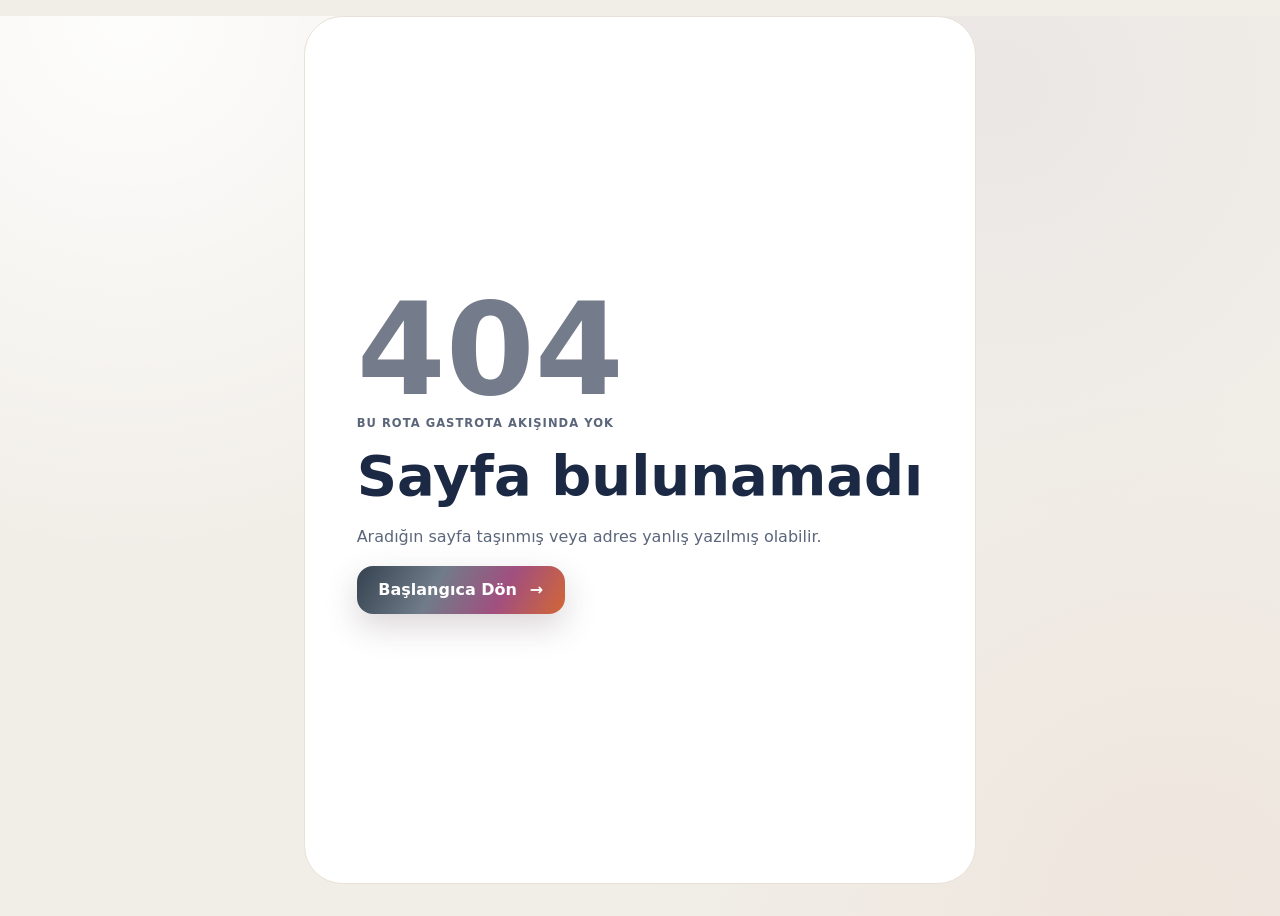
==== commit f2860d3a: "Restore canonical app index on V2 branch" ====
--- a/index.html
+++ b/index.html
@@ -1,208 +1,29 @@
 <!doctype html>
 <html lang="tr">
-<head>
-  <meta charset="UTF-8" />
-  <meta name="viewport" content="width=device-width, initial-scale=1" />
-  <meta name="theme-color" content="#f5f2ec" />
-  <title>GASTROTA — Bütünü gör. Kendi yolunu kur.</title>
-  <meta name="description" content="Gastronomi, turizm ve ağırlama dünyasını; seçenekler, hazırlık, fırsatlar ve gerçek çalışma hayatı üzerinden gör." />
-  <style>
-    :root{
-      --paper:#f5f2ec; --ink:#172033; --muted:#687181; --line:rgba(23,32,51,.15);
-      --panel:#fffdf9; --accent:#6d62ff; --max:1180px; --radius:28px;
-    }
-    *{box-sizing:border-box}
-    html{scroll-behavior:smooth}
-    body{margin:0;background:var(--paper);color:var(--ink);font-family:"IBM Plex Sans","Helvetica Neue",Arial,sans-serif;line-height:1.45}
-    a{color:inherit;text-decoration:none}
-    button,a{font:inherit}
-    .wrap{width:min(calc(100% - 40px),var(--max));margin:0 auto}
-    header{position:sticky;top:0;z-index:20;background:color-mix(in srgb,var(--paper) 88%,transparent);backdrop-filter:blur(16px);border-bottom:1px solid var(--line)}
-    .nav{height:72px;display:flex;align-items:center;justify-content:space-between;gap:20px}
-    .brand{display:flex;align-items:center;gap:12px;font-weight:700;letter-spacing:.08em}
-    .brand img{height:24px;width:auto;display:block}
-    .navlinks{display:flex;gap:28px;font-size:14px}
-    .navlinks a{opacity:.76}
-    .navlinks a:hover{opacity:1}
-    .quiet-cta{border:1px solid var(--line);border-radius:999px;padding:11px 16px;background:rgba(255,255,255,.45)}
-    .hero{min-height:calc(100vh - 72px);display:grid;grid-template-columns:1.12fr .88fr;gap:64px;align-items:center;padding:76px 0 86px}
-    .eyebrow{font-size:12px;letter-spacing:.17em;text-transform:uppercase;color:var(--muted);margin-bottom:22px}
-    h1{font-size:clamp(54px,7.3vw,104px);line-height:.93;letter-spacing:-.065em;margin:0 0 28px;max-width:830px;font-weight:600}
-    .lead{font-size:clamp(18px,2vw,24px);max-width:680px;color:#3d4657;margin:0 0 34px}
-    .actions{display:flex;gap:12px;flex-wrap:wrap}
-    .btn{display:inline-flex;align-items:center;gap:10px;min-height:52px;padding:0 20px;border-radius:999px;border:1px solid var(--ink);background:var(--ink);color:white}
-    .btn.secondary{background:transparent;color:var(--ink);border-color:var(--line)}
-    .hero-visual{aspect-ratio:4/5;border-radius:var(--radius);overflow:hidden;background:#ded8cf;position:relative}
-    .hero-visual img{width:100%;height:100%;object-fit:cover;display:block}
-    .hero-visual:after{content:"";position:absolute;inset:0;background:linear-gradient(180deg,transparent 55%,rgba(12,17,29,.32))}
-    .visual-note{position:absolute;left:24px;bottom:22px;color:white;z-index:2;font-size:13px;max-width:240px}
-    section{padding:110px 0;border-top:1px solid var(--line)}
-    .section-grid{display:grid;grid-template-columns:.8fr 1.2fr;gap:70px}
-    .kicker{font-size:12px;letter-spacing:.14em;text-transform:uppercase;color:var(--muted)}
-    h2{font-size:clamp(38px,5vw,68px);line-height:1;letter-spacing:-.045em;margin:14px 0 26px;font-weight:600}
-    .section-lead{font-size:20px;color:#424b5a;max-width:700px}
-    .readiness-card{background:var(--panel);border:1px solid var(--line);border-radius:var(--radius);padding:34px}
-    .readiness-card h3{font-size:28px;margin:0 0 12px}
-    .readiness-card p{margin:0 0 24px;color:#4b5565}
-    .dimensions{display:grid;grid-template-columns:repeat(4,1fr);gap:10px;margin:28px 0}
-    .dim{border-top:1px solid var(--line);padding-top:12px;font-size:14px}
-    .dim strong{display:block;font-size:16px;margin-bottom:4px}
-    .proof{display:grid;grid-template-columns:repeat(3,1fr);gap:18px;margin-top:44px}
-    .proof article{padding:28px 0;border-top:1px solid var(--line)}
-    .proof .n{font-size:12px;color:var(--muted);margin-bottom:18px}
-    .proof h3{font-size:24px;line-height:1.15;margin:0 0 12px}
-    .proof p{margin:0;color:#4a5362}
-    .journey{display:grid;grid-template-columns:repeat(4,1fr);gap:0;margin-top:48px;border-top:1px solid var(--line);border-bottom:1px solid var(--line)}
-    .journey article{padding:28px 24px 30px;border-right:1px solid var(--line)}
-    .journey article:last-child{border-right:none}
-    .journey small{color:var(--muted)}
-    .journey h3{font-size:22px;line-height:1.15;margin:28px 0 10px}
-    .journey p{font-size:14px;color:#4d5665;margin:0}
-    .founder{display:grid;grid-template-columns:1fr 1fr;gap:56px;align-items:center}
-    .founder-visual{aspect-ratio:16/10;border-radius:var(--radius);overflow:hidden;background:#ded8cf}
-    .founder-visual img{width:100%;height:100%;object-fit:cover}
-    .quote{font-size:clamp(30px,4vw,54px);line-height:1.08;letter-spacing:-.035em;margin:0 0 24px}
-    .subtle{color:var(--muted);font-size:14px}
-    .participation{display:grid;grid-template-columns:1fr auto;align-items:end;gap:48px;padding:54px 0 20px}
-    .price{font-size:clamp(42px,6vw,76px);letter-spacing:-.05em}
-    .status{margin-top:10px;color:#596270}
-    footer{padding:46px 0 60px;border-top:1px solid var(--line);font-size:13px;color:var(--muted)}
-    @media(max-width:820px){
-      .wrap{width:min(calc(100% - 28px),var(--max))}
-      .nav{height:64px}.navlinks{display:none}
-      .hero{grid-template-columns:1fr;gap:34px;padding:54px 0 62px;min-height:auto}
-      h1{font-size:58px;line-height:.95;max-width:360px}
-      .lead{font-size:18px}
-      .hero-visual{aspect-ratio:16/12}
-      section{padding:76px 0}
-      .section-grid,.founder,.participation{grid-template-columns:1fr;gap:34px}
-      .dimensions{grid-template-columns:1fr 1fr}
-      .proof{grid-template-columns:1fr}
-      .journey{grid-template-columns:1fr;border-bottom:none}
-      .journey article{border-right:none;border-bottom:1px solid var(--line);padding:24px 0}
-      .participation{align-items:start}
-      .price{font-size:54px}
-    }
-    @media(prefers-reduced-motion:reduce){html{scroll-behavior:auto}}
-  </style>
-</head>
-<body>
-<header>
-  <div class="wrap nav">
-    <a class="brand" href="#top" aria-label="Gastrota ana sayfa">
-      <img src="/images/gastrota-logo-poster.webp" alt="GASTROTA" />
-    </a>
-    <nav class="navlinks" aria-label="Ana navigasyon">
-      <a href="#hazirlik">Hazırlığını gör</a>
-      <a href="#program">Program</a>
-      <a href="#katilim">Katılım</a>
-    </nav>
-    <a class="quiet-cta" href="#hazirlik">Başlangıç noktan →</a>
-  </div>
-</header>
+  <head>
+    <meta charset="UTF-8" />
+    <meta name="viewport" content="width=device-width, initial-scale=1" />
+    <meta name="theme-color" content="#ffffff" />
 
-<main id="top">
-  <div class="wrap hero">
-    <div>
-      <div class="eyebrow">Gastronomi · Turizm · Ağırlama</div>
-      <h1>Bütünü gör.<br>Kendi yolunu kur.</h1>
-      <p class="lead">GASTROTA, yalnız bir sonraki işi bulmana değil; seçenekleri, senden beklenenleri, hazırlığını ve o işin hayatında neye dönüşeceğini birlikte görmene yardımcı olan bir eğitim.</p>
-      <div class="actions">
-        <a class="btn" href="#hazirlik">Hazırlığını gör <span>→</span></a>
-        <a class="btn secondary" href="#program">Programı keşfet</a>
-      </div>
-    </div>
-    <figure class="hero-visual">
-      <img src="/images/welcome-poster-hero-v2.webp" alt="" />
-      <figcaption class="visual-note">İşin adından önce, o işin açtığı hayatı ve senden ne istediğini gör.</figcaption>
-    </figure>
-  </div>
 
-  <section id="hazirlik">
-    <div class="wrap section-grid">
-      <div>
-        <div class="kicker">Başlangıç</div>
-        <h2>Bugün nerede olduğunu görünür kıl.</h2>
-        <p class="section-lead">Dört kısa seçim. Sonunda bir skor değil, önce bakman gereken alan ve ilk hareketin görünür olur.</p>
-      </div>
-      <div class="readiness-card">
-        <h3>Hazırlık görünümün</h3>
-        <p>Bu bir işe uygunluk testi değil. Kendi mevcut durumuna bakmak için kısa bir ayna.</p>
-        <div class="dimensions">
-          <div class="dim"><strong>Yön</strong>Nereye baktığını biliyor musun?</div>
-          <div class="dim"><strong>Hazırlık</strong>Neyi geliştirmen gerektiği net mi?</div>
-          <div class="dim"><strong>Erişim</strong>Doğru fırsata ulaşabiliyor musun?</div>
-          <div class="dim"><strong>Gerçek hayat</strong>Fırsat geldiğinde onu taşıyabilir misin?</div>
-        </div>
-        <a class="btn" href="/#hazirlik">Hazırlık görünümünü aç <span>→</span></a>
-      </div>
-    </div>
-  </section>
 
-  <section id="program">
-    <div class="wrap">
-      <div class="kicker">Fırsata Hazırlık Programı</div>
-      <h2>Bilgi yığını değil.<br>Daha iyi karar verme kapasitesi.</h2>
-      <p class="section-lead">Program, “çok çalış, kendini geliştir” gibi genel öğütleri parçalar; hangi durumda neye bakacağını, neyi doğrulayacağını ve deneyimini nasıl kullanılabilir birikime çevireceğini öğretir.</p>
-
-      <div class="journey" aria-label="Programın dört bölümü">
-        <article><small>I</small><h3>Yönünü gör</h3><p>Meslek adıyla yetinme. Seçenekleri, hayat modelini, bedelleri ve bilinmeyenleri birlikte gör.</p></article>
-        <article><small>II</small><h3>Hazırlığını gerçek hâle getir</h3><p>“Kendini geliştir” yerine, hangi beklenti için neyin gerçekten eksik olduğunu ayır.</p></article>
-        <article><small>III</small><h3>Kendini ve fırsatı karşılıklı değerlendir</h3><p>Yalnız kabul almaya değil; iki tarafın ihtiyaç, katkı, koşul ve sınırlarını okumaya hazırlan.</p></article>
-        <article><small>IV</small><h3>Gerçek profesyonel hayatta taşı</h3><p>Geçen zamanı unvana değil; muhakeme, güven, kanıt, ilişki ve yeni seçeneklere dönüştür.</p></article>
-      </div>
-
-      <div class="proof">
-        <article><div class="n">01 · Gerçek dünya</div><h3>İddia yerine görülebilir kanıt.</h3><p>“İyiyim” demek yerine, karşı tarafın neyi gerçekten görebildiğini ve hangi sonuca dayanabildiğini öğrenirsin.</p></article>
-        <article><div class="n">02 · Çift yönlü bakış</div><h3>İşveren seni değerlendirirken sen de fırsatı değerlendirirsin.</h3><p>Marka, maaş veya prestij tek başına iyi iş demek değildir. Koşul, öğrenme, sağlık, zaman ve sonraki kapı birlikte okunur.</p></article>
-        <article><div class="n">03 · Taşınabilir birikim</div><h3>İş bittiğinde sende ne kalıyor?</h3><p>Deneyimin bıraktığı beceri, davranış, güven, ilişki, içgörü, kanıt ve hareket kapasitesini fark edersin.</p></article>
-      </div>
-    </div>
-  </section>
-
-  <section>
-    <div class="wrap founder">
-      <div class="founder-visual"><img src="/images/program-hand-v1.webp" alt="" /></div>
-      <div>
-        <div class="kicker">Neden Gastrota?</div>
-        <p class="quote">Aynı mesleği farklı yerlerde yaptığında, yalnız işin değil hayatın da değiştiğini fark ediyorsun.</p>
-        <p class="section-lead">Gastrota; mutfak, yat, cruise, işveren, öğrenci ve gerçek kullanıcı temaslarından çıkan soruları araştırma ve uygulamayla tekrar tekrar sınayan bir çalışma.</p>
-        <p class="subtle">Kurucu yaşanmışlığı tek başına doğru cevap değildir; gerçek dünya, kaynak ve karşı örneklerle birlikte işlenir.</p>
-      </div>
-    </div>
-  </section>
-
-  <section id="katilim">
-    <div class="wrap participation">
-      <div>
-        <div class="kicker">Katılım</div>
-        <h2>Fırsata Hazırlık<br>Programı</h2>
-        <p class="section-lead">Kendi hızında ilerleyebileceğin online eğitim. Ne sağladığı, ne sağlamadığı ve katılım koşulları açık tutulur.</p>
-        <p class="status">Katılım henüz açık değil. Şu anda ödeme alınmıyor.</p>
-      </div>
-      <div>
-        <div class="price">99 USD</div>
-        <a class="btn secondary" href="https://wa.me/905467259670?text=Merhaba%2C%20F%C4%B1rsata%20Haz%C4%B1rl%C4%B1k%20Program%C4%B1%20hakk%C4%B1nda%20bilgi%20almak%20istiyorum.">Katılım bilgisini sor →</a>
-      </div>
-    </div>
-  </section>
-</main>
-
-<footer>
-  <div class="wrap">GASTROTA · Gastronomi, turizm ve ağırlama dünyasını daha geniş ve daha gerçek gör.</div>
-</footer>
-
-<script>
-  // Direct hash girişleri React mount beklemediği için eski sürümde çalışmıyordu.
-  // Bu prototipte ilk render sonrası hash hedefi deterministik olarak açılır.
-  window.addEventListener('DOMContentLoaded', () => {
-    if (location.hash) {
-      requestAnimationFrame(() => {
-        const target = document.querySelector(location.hash);
-        if (target) target.scrollIntoView({behavior: matchMedia('(prefers-reduced-motion: reduce)').matches ? 'auto' : 'smooth', block:'start'});
-      });
-    }
-  });
-</script>
-</body>
-</html>+<script type="module" crossorigin src="/assets/index-B5y324Gg.js"></script>
+    <link rel="stylesheet" crossorigin href="/assets/index-e0pSv3fj.css">
+      <title data-gastrota-managed="true">Gastrota — Hazırlık Görünümü</title>
+    <meta data-gastrota-managed="true" name="description" content="Gastrota Hazırlık Görünümü başlangıç rotası." />
+    <meta data-gastrota-managed="true" name="robots" content="noindex, nofollow" />
+    <meta data-gastrota-managed="true" name="gastrota-indexing" content="disabled" />
+    <meta data-gastrota-managed="true" name="gastrota-route-path" content="/" />
+    <link data-gastrota-managed="true" rel="preload" href="/images/gastrota-logo-poster.webp" as="image" type="image/webp" />
+    <link data-gastrota-managed="true" rel="preload" href="/images/welcome-poster-hero-v2.webp" as="image" type="image/webp" fetchpriority="high" />
+  </head>
+  <body>
+    <div id="root"></div>
+    <noscript>
+      <main>
+        <h1>Gastrota Hazırlık Görünümü</h1>
+        <p>Bu öz değerlendirmeyi kullanmak için tarayıcınızda JavaScript'i etkinleştirmeniz gerekir.</p>
+      </main>
+    </noscript>
+  </body>
+</html>
--- a/assets/index-e0pSv3fj.css
+++ b/assets/index-e0pSv3fj.css
@@ -0,0 +1 @@
+._viewport_12s55_1{min-height:100vh;padding:clamp(.75rem,2.2vw,1.75rem)}._screen_12s55_6{--accent:var(--color-green-700);--accent-soft:var(--color-green-50);border-radius:var(--radius-large);background:linear-gradient(145deg, #fcfaf6fa, #ffffffe6), var(--color-surface);width:min(100%,76rem);min-height:calc(100vh - clamp(1.5rem,4.4vw,3.5rem));box-shadow:var(--shadow-shell);border:1px solid #fffc;margin:0 auto;padding:clamp(1.1rem,2.5vw,2.25rem) clamp(1rem,4vw,3.5rem);overflow:hidden}._screen_12s55_6[data-accent=blue]{--accent:var(--color-blue-700);--accent-soft:var(--color-blue-50)}._screen_12s55_6[data-accent=violet]{--accent:var(--color-violet-700);--accent-soft:var(--color-violet-50)}._screen_12s55_6[data-accent=orange]{--accent:var(--color-orange-700);--accent-soft:var(--color-orange-50)}._brandHeader_12s55_37{border-bottom:1px solid #d8d0c58c;justify-content:space-between;align-items:center;gap:2rem;min-height:3.25rem;display:flex}._brandHeaderCompact_12s55_46{justify-content:space-between}._brandHomeGroup_12s55_50{align-items:center;gap:.7rem;min-width:0;display:flex}._logoHomeHint_12s55_57{color:var(--color-navy-600);letter-spacing:.015em;pointer-events:none;white-space:nowrap;font-size:.64rem;font-weight:700}._logoLink_12s55_66{isolation:isolate;align-items:center;min-height:2.75rem;text-decoration:none;display:inline-flex;position:relative}._logoLink_12s55_66:after{z-index:1;aspect-ratio:984/128;clip-path:inset(0 25.1% 0 49.2%);content:"";mix-blend-mode:screen;pointer-events:none;background:linear-gradient(120deg,#4f5965 8%,#aeb5be 48%,#626c78 88%);width:100%;position:absolute;top:50%;left:0;transform:translateY(-50%)}._logoImage_12s55_90{mix-blend-mode:multiply;width:clamp(10.5rem,19vw,15rem);height:auto;display:block}._progress_12s55_97{grid-template-columns:repeat(3,.75rem);gap:1.15rem;margin:0;padding:0;list-style:none;display:grid;position:relative}._progress_12s55_97:before{z-index:0;background:var(--color-border-strong);content:"";height:1px;position:absolute;top:50%;left:.4rem;right:.4rem}._progress_12s55_97 li{z-index:1;border:2px solid var(--color-surface);background:#d8dce5;border-radius:50%;width:.75rem;height:.75rem;position:relative;box-shadow:0 0 0 1px #d8dce5}._progress_12s55_97 li._progressCurrent_12s55_129{background:var(--accent);box-shadow:0 0 0 1px var(--accent), 0 0 0 .35rem var(--accent-soft)}._stepKicker_12s55_134{color:var(--color-navy-800);letter-spacing:.1em;text-transform:uppercase;align-items:center;gap:.7rem;margin-top:clamp(1rem,2vw,1.5rem);font-size:.7rem;font-weight:700;display:flex}._stepNumber_12s55_146{background:var(--accent);width:2.05rem;height:2.05rem;box-shadow:0 .45rem 1.25rem color-mix(in srgb, var(--accent) 20%, transparent);color:#fff;border-radius:.8rem;place-items:center;font-size:.9rem;display:grid}._screen_12s55_6[data-step="1"] ._stepKicker_12s55_134{gap:.45rem}._screen_12s55_6[data-step="1"] ._stepNumber_12s55_146{width:1.15rem;height:auto;box-shadow:none;color:var(--color-green-700);background:0 0;border-radius:0;place-items:start;font-size:.8rem}._eyebrow_12s55_173{color:var(--accent);letter-spacing:.09em;text-transform:uppercase;margin:0 0 .65rem;font-size:.72rem;font-weight:700}[data-page-heading]:focus{outline:none}._primaryButton_12s55_186,._backButton_12s55_187{cursor:pointer;border-radius:1rem;justify-content:center;align-items:center;gap:.8rem;min-height:3rem;font-weight:700;text-decoration:none;transition:transform .16s,box-shadow .16s;display:inline-flex}._primaryButton_12s55_186{color:#fff;background:linear-gradient(118deg,#35424f 0%,#707c89 38%,#a14f7f 69%,#d36735 100%);min-width:min(12rem,100%);max-width:100%;padding:.8rem 1.35rem;box-shadow:0 .8rem 2rem #59445238}._primaryButton_12s55_186:hover:not(:disabled){transform:translateY(-2px);box-shadow:0 1rem 2.4rem #54415438}._primaryButton_12s55_186:disabled{cursor:not-allowed;background:var(--color-disabled);box-shadow:none;color:var(--color-disabled-ink)}._backButton_12s55_187{color:var(--color-navy-700);background:0 0;padding:.7rem .25rem}._backButton_12s55_187:hover{color:var(--accent)}._screen_12s55_6[data-step="5"]{background:radial-gradient(circle at 95% 5%,#8060ab12,#0000 26rem),linear-gradient(145deg,#fffdf9fc,#f9f6f0f5)}._trainingPathSection_12s55_237{gap:clamp(1.2rem,2.5vw,2rem);margin:clamp(2.5rem,5vw,4rem) 0;padding:0 clamp(.35rem,2vw,1.5rem);display:grid}._decisionFit_12s55_244 h2,._decisionTrust_12s55_245 h2{color:var(--color-navy-950);letter-spacing:-.045em;margin:0;font-size:clamp(1.75rem,3.2vw,2.85rem);font-weight:540;line-height:1.04}._decisionTrust_12s55_245>p:not(._eyebrow_12s55_173){color:var(--color-navy-700);margin:1rem 0 0;font-size:.8rem;line-height:1.62}._pathIntro_12s55_261{border-top:1px solid #07143817;grid-column:1/-1;grid-template-columns:minmax(0,.9fr) minmax(20rem,1.1fr);align-items:end;gap:.8rem 2rem;margin-top:.4rem;padding-top:clamp(1.5rem,3vw,2.4rem);display:grid}._pathIntro_12s55_261 ._eyebrow_12s55_173{color:var(--color-violet-700);grid-column:1/-1}._pathIntro_12s55_261 h2{color:var(--color-navy-950);letter-spacing:-.04em;margin:0;font-size:clamp(1.65rem,3vw,2.6rem);font-weight:540;line-height:1.05}._pathIntro_12s55_261>p:last-child{color:var(--color-navy-700);margin:0;font-size:.78rem;line-height:1.6}._preparationPath_12s55_293{background:linear-gradient(135deg,#fffffffa,#faf8f4f5) padding-box padding-box,linear-gradient(118deg,#6f7a86 0%,#eceff1 30%,#b15f89 68%,#d17a4b 100%) border-box;border:1px solid #0000;border-radius:1.55rem;grid-column:1/-1;grid-template-columns:repeat(4,minmax(0,1fr));margin:0;padding:0;list-style:none;display:grid;overflow:hidden;box-shadow:0 1.2rem 3rem #3a414e14}._preparationPath_12s55_293 li{--path-color:var(--color-violet-700);background:radial-gradient(circle at 0 0, color-mix(in srgb, var(--path-color) 7%, transparent), transparent 8rem);border-right:1px solid #07143814;grid-template-columns:3.35rem minmax(0,1fr);align-items:center;gap:.85rem;min-height:0;padding:1.05rem clamp(.85rem,1.7vw,1.2rem);display:grid}._preparationPath_12s55_293 li[data-training-group=evidence]{--path-color:var(--color-orange-700)}._preparationPath_12s55_293 li[data-training-group=communication]{--path-color:var(--color-magenta-700)}._preparationPath_12s55_293 li[data-training-group=decision]{--path-color:var(--color-green-700);border-right:0}._preparationPath_12s55_293 li>span{color:var(--path-color);justify-items:center;gap:.4rem;display:grid}._preparationPath_12s55_293 li>div{min-width:0}._preparationPathIcon_12s55_345{border:1px solid color-mix(in srgb, var(--path-color) 24%, white);background:color-mix(in srgb, var(--path-color) 9%, white);width:2.7rem;height:2.7rem;box-shadow:0 .55rem 1.25rem color-mix(in srgb, var(--path-color) 10%, transparent);border-radius:50%;padding:.62rem}._preparationPath_12s55_293 li>span b{white-space:nowrap;font-size:.55rem;font-weight:850}._preparationPath_12s55_293 small{color:var(--path-color);letter-spacing:.035em;text-transform:uppercase;margin-bottom:.45rem;font-size:.58rem;font-weight:800;display:block}._preparationPath_12s55_293 strong,._fitPrinciples_12s55_372 strong{color:var(--color-navy-950);font-size:.86rem}._preparationPath_12s55_293 strong{overflow-wrap:anywhere;line-height:1.3;display:block}._preparationPath_12s55_293 p{color:var(--color-muted);margin:.45rem 0 0;font-size:.68rem;line-height:1.45}._trainingDecision_12s55_390{background:linear-gradient(125deg,#f2f7f5eb,#fffdf9f5);border:1px solid #07143814;border-radius:1.8rem;grid-template-columns:minmax(0,1.08fr) minmax(20rem,.92fr);margin:clamp(1.5rem,3.5vw,2.5rem) -.35rem 1.3rem;display:grid;overflow:hidden;box-shadow:0 1.1rem 3rem #0714380d}._decisionFit_12s55_244,._decisionTrust_12s55_245{align-content:start;padding:clamp(1.5rem,3.6vw,2.7rem);display:grid;position:relative;overflow:hidden}._decisionFit_12s55_244>*,._decisionTrust_12s55_245>*{z-index:1;position:relative}._decisionFit_12s55_244{background:radial-gradient(circle at 0 100%,#197a4b21,#0000 18rem),linear-gradient(145deg,#fafdfbfa,#eff7f3eb);border-right:1px solid #07143814}._decisionFit_12s55_244:after,._decisionTrust_12s55_245:after{content:"";border:1px solid #197a4b1a;border-radius:50%;width:12rem;height:12rem;position:absolute;bottom:-5rem;right:-5rem}._fitLead_12s55_435{max-width:42rem;color:var(--color-navy-700);margin:1rem 0 0;font-size:.76rem;line-height:1.64}._fitPrinciples_12s55_372{border-top:1px solid #0714381a;grid-template-columns:repeat(3,minmax(0,1fr));margin:1.45rem 0 0;padding:0;list-style:none;display:grid}._fitPrinciples_12s55_372 li{border-right:1px solid #07143814;grid-template-columns:auto minmax(0,1fr);align-items:start;gap:.65rem;min-width:0;padding:1rem clamp(.6rem,1.3vw,1rem);display:grid}._fitPrinciples_12s55_372 li:first-child{padding-left:0}._fitPrinciples_12s55_372 li:last-child{border-right:0;padding-right:0}._fitPrinciples_12s55_372 li>span{color:var(--color-green-700);letter-spacing:.06em;font-size:.58rem;font-weight:850}._fitPrinciples_12s55_372 strong{line-height:1.25;display:block}._fitPrinciples_12s55_372 p{color:var(--color-muted);margin:.3rem 0 0;font-size:.66rem;line-height:1.45}._decisionTrust_12s55_245>p:not(._eyebrow_12s55_173){margin-top:.85rem}._decisionTrust_12s55_245{background:radial-gradient(circle at 100% 0,#8060ab6b,#0000 18rem),linear-gradient(145deg,#071438,#122452)}._decisionTrust_12s55_245:after{border-color:#ffffff14}._decisionTrust_12s55_245 ._eyebrow_12s55_173{color:#a9d9c3}._decisionTrust_12s55_245 h2{color:#fff}._decisionTrust_12s55_245>p:not(._eyebrow_12s55_173){color:#edf3ffc2;font-size:.78rem;line-height:1.62}._legalDisclosure_12s55_518{color:#edf3ffa6;background:#ffffff0f;border:1px solid #ffffff1a;border-radius:.9rem;margin-top:1.35rem;padding:1rem;font-size:.66rem}._legalDisclosureTitle_12s55_528{color:#fff;font-weight:750;display:block}._legalDisclosure_12s55_518 p{margin:.55rem 0 0;line-height:1.5}._trainingReturnLink_12s55_539{color:var(--color-navy-700);gap:.5rem;margin-top:.7rem;font-size:.78rem;text-decoration:none;display:inline-flex}._notFound_12s55_548,._errorFallback_12s55_549{border:1px solid var(--color-border);border-radius:var(--radius-large);background:#fff;place-content:center;justify-items:start;width:min(100% - 2rem,42rem);min-height:calc(100vh - 2rem);margin:1rem auto;padding:2rem;display:grid}._notFoundCode_12s55_562{color:var(--color-muted);font-size:clamp(4rem,12vw,8rem);font-weight:700;line-height:1}._notFound_12s55_548 h1,._errorFallback_12s55_549 h1{margin:0;font-size:clamp(2rem,5vw,3.5rem)}._notFound_12s55_548>p,._errorFallback_12s55_549>p{max-width:34rem;color:var(--color-navy-700);line-height:1.6}._notFound_12s55_548 ._eyebrow_12s55_173{color:var(--color-navy-700)}._diagnosticIdentity_12s55_586{color:var(--color-navy-700);gap:.3rem;margin:0 0 1.5rem;font-size:.75rem;display:grid}._srOnly_12s55_594{clip:rect(0, 0, 0, 0);white-space:nowrap;border:0;width:1px;height:1px;padding:0;position:absolute;overflow:hidden}@supports not (background:color-mix(in srgb, white, black)){._stepNumber_12s55_146{box-shadow:none}}@media (max-width:68rem){._screen_12s55_6{min-height:calc(100vh - 1.5rem)}}@media (max-width:50rem){._viewport_12s55_1{padding:0}._screen_12s55_6{min-height:100vh;box-shadow:none;border:0;border-radius:0;padding:1rem}._brandHeader_12s55_37{min-height:3rem}._brandHeader_12s55_37:not(._brandHeaderCompact_12s55_46){flex-wrap:wrap;gap:.45rem 1rem;padding-bottom:.45rem}._brandHomeGroup_12s55_50{gap:.45rem}._logoHomeHint_12s55_57{font-size:.58rem}._logoImage_12s55_90{width:10.25rem}._progress_12s55_97{grid-template-columns:repeat(3,.6rem);gap:.8rem}._progress_12s55_97 li{width:.6rem;height:.6rem}._stepKicker_12s55_134{margin-top:.9rem}._trainingDecision_12s55_390{grid-template-columns:1fr}._trainingPathSection_12s55_237{gap:1.35rem;margin:2.5rem 0;padding-inline:.2rem}._pathIntro_12s55_261{grid-template-columns:1fr;gap:.7rem}._preparationPath_12s55_293{grid-template-columns:repeat(2,minmax(0,1fr))}._preparationPath_12s55_293 li{border-bottom:1px solid #07143814;min-height:0;padding:1rem}._preparationPath_12s55_293 li:nth-child(2){border-right:0}._preparationPath_12s55_293 li:nth-child(n+3){border-bottom:0}._trainingDecision_12s55_390{border-radius:1.35rem;margin-inline:0}._decisionFit_12s55_244{border-bottom:1px solid #07143814;border-right:0}._decisionFit_12s55_244,._decisionTrust_12s55_245{padding:1.35rem}}@media (max-width:30rem){._screen_12s55_6{padding:.85rem}._stepKicker_12s55_134{font-size:.64rem}._primaryButton_12s55_186{min-width:min(10.5rem,100%)}}@media (max-width:30rem),(max-height:30rem) and (pointer:coarse){._pathIntro_12s55_261 h2,._decisionFit_12s55_244 h2,._decisionTrust_12s55_245 h2{font-size:clamp(1.55rem,7.5vw,2.15rem)}._preparationPath_12s55_293{border-radius:1.25rem;grid-template-columns:1fr}._preparationPath_12s55_293 li{border-bottom:1px solid #07143814;border-right:0;grid-template-columns:3rem minmax(0,1fr);min-height:0;padding:.9rem}._preparationPath_12s55_293 li:nth-child(n){border-bottom:1px solid #07143814}._preparationPath_12s55_293 li:last-child{border-bottom:0}._preparationPathIcon_12s55_345{width:2.55rem;height:2.55rem;padding:.58rem}._fitPrinciples_12s55_372{grid-template-columns:1fr}._fitPrinciples_12s55_372 li,._fitPrinciples_12s55_372 li:first-child,._fitPrinciples_12s55_372 li:last-child{border-bottom:1px solid #07143814;border-right:0;padding:.8rem 0}._fitPrinciples_12s55_372 li:last-child{border-bottom:0}}@media (prefers-reduced-motion:reduce){._primaryButton_12s55_186{transition:none}}@media (forced-colors:active){._progress_12s55_97 li,._stepNumber_12s55_146,._preparationPath_12s55_293 li,._preparationPathIcon_12s55_345{forced-color-adjust:auto}._primaryButton_12s55_186{border:1px solid buttontext}}._readinessAssessment_12s55_799{width:min(100%,61rem);margin:clamp(1.1rem,3vw,2.4rem) auto 0}._readinessAssessmentVisual_12s55_804{isolation:isolate;position:relative}._readinessAssessmentVisual_12s55_804:before{z-index:-1;content:"";background:linear-gradient(90deg,#fffdfae8 0%,#fffdfaba 48%,#ffffff3d 100%),url(/images/welcome-poster-hero-v2.webp) 50%/contain no-repeat;border:1px solid #2f44541a;border-radius:1.5rem;position:absolute;inset:-.8rem;box-shadow:0 1.1rem 3rem #313b460f}._readinessQuestionHeader_12s55_822{margin-top:clamp(1.5rem,3vw,2.4rem)}._readinessQuestionIntro_12s55_826{-webkit-backdrop-filter:blur(.35rem);backdrop-filter:blur(.35rem);background:radial-gradient(circle at 8% 0,#c5d7d052,#0000 46%),linear-gradient(132deg,#f7faf9f5 0%,#fffdf9e8 100%);border:1px solid #265b4e47;border-radius:1rem;padding:clamp(.8rem,1.8vw,1.15rem);box-shadow:0 .75rem 1.9rem #28443d12,inset 0 1px #ffffffb8}._readinessQuestionHeader_12s55_822 ._eyebrow_12s55_173{margin-bottom:.65rem}._readinessQuestionHeader_12s55_822 h1,._readinessResultHero_12s55_842 h1{color:var(--color-navy-950);letter-spacing:-.04em;text-wrap:balance;margin:0;font-size:clamp(1.8rem,3.4vw,3rem);font-weight:560;line-height:1.06}._readinessQuestionContext_12s55_852{max-width:48rem;color:var(--color-navy-600);margin:.8rem 0 0;font-size:clamp(.84rem,1.3vw,.96rem);line-height:1.6}._readinessResultHero_12s55_842>p{color:var(--color-navy-700);margin:0;font-size:1rem;line-height:1.65}._readinessProgress_12s55_867{color:var(--color-navy-700);letter-spacing:.06em;text-transform:uppercase;border-bottom:1px solid #3a485b29;grid-template-columns:auto minmax(7rem,1fr) auto;align-items:center;gap:.8rem;padding:0 0 .9rem;font-size:.72rem;font-weight:700;display:grid}._readinessProgress_12s55_867>div{background:#2233471a;border-radius:99px;height:.2rem;overflow:hidden}._readinessProgress_12s55_867 i{border-radius:inherit;background:linear-gradient(90deg, var(--color-green-700), #487999, #b3538a, #ee6c32);width:25%;height:100%;transition:width .18s;display:block}._readinessProgress_12s55_867[data-progress="2"] i{width:50%}._readinessProgress_12s55_867[data-progress="3"] i{width:75%}._readinessProgress_12s55_867[data-progress="4"] i{width:100%}._readinessQuestion_12s55_822{border:0;min-width:0;margin:0;padding:0}._readinessChoices_12s55_908{grid-template-columns:repeat(2,minmax(0,1fr));gap:.7rem;margin-top:1.25rem;display:grid}._readinessChoice_12s55_908{cursor:pointer;background:linear-gradient(140deg,#ffffffdb,#f8f6f2ad);border:1px solid #36465a2b;border-radius:1rem;grid-template-columns:1.8rem minmax(0,1fr);align-items:center;gap:.85rem;min-height:5.5rem;padding:.9rem 1rem;transition:border-color .16s,box-shadow .16s,transform .16s;display:grid;position:relative;box-shadow:0 .55rem 1.5rem #232d380a}._readinessChoice_12s55_908:hover{border-color:color-mix(in srgb, var(--accent) 48%, transparent);transform:translateY(-1px)}._readinessChoice_12s55_908:has(input:checked){border-color:var(--accent);background:linear-gradient(135deg, color-mix(in srgb, var(--accent-soft) 80%, white), white 62%);box-shadow:0 0 0 2px color-mix(in srgb, var(--accent) 13%, transparent), 0 .7rem 1.8rem #232d3812}._readinessChoice_12s55_908 input{opacity:0;position:absolute}._readinessChoice_12s55_908>span{color:#0000;background:#ffffffd1;border:1px solid #253a4d29;border-radius:50%;place-items:center;width:1.8rem;height:1.8rem;display:grid}._readinessChoice_12s55_908>span:after{content:"✓";opacity:0;font-size:.72rem;font-weight:850}._readinessChoice_12s55_908:has(input:checked)>span{border-color:var(--accent);background:var(--accent);color:#fff}._readinessChoice_12s55_908:has(input:checked)>span:after{opacity:1}._readinessChoice_12s55_908 strong{color:var(--color-navy-900);font-size:clamp(.85rem,1.2vw,.95rem);font-weight:600;line-height:1.48}._readinessChoice_12s55_908 input:focus-visible+span{outline:3px solid color-mix(in srgb, var(--accent) 35%, white);outline-offset:3px}._readinessActions_12s55_987{grid-template-columns:1fr auto 1fr;align-items:center;gap:1rem;margin-top:1.15rem;display:grid}._readinessActions_12s55_987 ._primaryButton_12s55_186{justify-self:end}._readinessActions_12s55_987>span{color:var(--color-navy-600);font-size:.72rem;font-weight:700}._readinessReset_12s55_1005{color:var(--color-navy-600);font:inherit;text-underline-offset:.18rem;background:0 0;border:0;margin:.9rem auto 0;padding:.3rem;font-size:.72rem;text-decoration:underline;display:block}._readinessStartFooter_12s55_1018{justify-content:center;align-items:center;gap:.55rem;margin-top:.65rem;display:flex}._readinessStartFooter_12s55_1018 p,._readinessStartFooter_12s55_1018 a{min-height:2.3rem;color:var(--color-navy-700);background:#ffffffad;border:1px solid #2a435321;border-radius:.75rem;margin:0;font-size:.65rem;font-weight:700;line-height:1.25}._readinessStartFooter_12s55_1018 p{align-items:center;gap:.35rem;padding:.45rem .7rem;display:flex}._readinessStartFooter_12s55_1018 p span{color:var(--color-green-700);font-weight:900}._readinessStartFooter_12s55_1018 p i{color:var(--color-orange-700);font-style:normal}._readinessStartFooter_12s55_1018 a{align-items:center;gap:.35rem;padding:.45rem .7rem;text-decoration:none;display:inline-flex}._readinessStartFooter_12s55_1018 a:hover{color:var(--color-violet-700);border-color:#b34f8357}._readinessAssurance_12s55_1059{color:var(--color-navy-700);-webkit-backdrop-filter:blur(.35rem);backdrop-filter:blur(.35rem);background:linear-gradient(115deg,#f6f9f8f2,#fffcf8d6);border:1px solid #2a435324;border-left:3px solid #197a4b94;border-radius:.8rem;grid-template-columns:1.35rem minmax(0,1fr);align-items:start;gap:.55rem;margin-top:.45rem;padding:.58rem .7rem;display:grid;box-shadow:0 .4rem 1.1rem #2a39420a}._screen_12s55_6:not([data-step="1"])>._readinessAssurance_12s55_1059{margin-top:clamp(1rem,2.4vw,1.5rem)}._readinessAssurance_12s55_1059>span{background:var(--color-green-700);color:#fff;border-radius:50%;place-items:center;width:1.35rem;height:1.35rem;font-size:.7rem;font-weight:900;display:grid}._readinessAssurance_12s55_1059 strong{color:var(--color-navy-900);font-size:.72rem;line-height:1.45}._readinessAssurance_12s55_1059 p{margin:.16rem 0 0;font-size:.72rem;line-height:1.45}._readinessAssurance_12s55_1059 ._readinessAssuranceConnection_12s55_1103{color:var(--color-green-700);margin-top:.25rem;font-size:.67rem;font-weight:760}._readinessResultHero_12s55_842{max-width:46rem;margin:clamp(1.5rem,3vw,2.5rem) 0 clamp(1.2rem,2.6vw,1.9rem)}._readinessResultHero_12s55_842 h1{max-width:22ch;font-size:clamp(2rem,3.7vw,3.25rem)}._readinessResultHero_12s55_842>div>p:not(._eyebrow_12s55_173){color:var(--color-navy-600);margin:.7rem 0 0;font-size:.9rem;line-height:1.6}._screen_12s55_6[data-step="2"] ._stepKicker_12s55_134{display:none}._readinessAreaGrid_12s55_1130{grid-template-columns:repeat(2,minmax(0,1fr));gap:1rem;display:grid}._readinessAreas_12s55_1136{margin-top:clamp(1.2rem,2.8vw,2rem)}._readinessAreaGrid_12s55_1130 article{--area-accent:#6c55ad;border:1px solid color-mix(in srgb, var(--area-accent) 22%, transparent);background:radial-gradient(circle at 100% 0%, color-mix(in srgb, var(--area-accent) 9%, transparent), transparent 13rem), #ffffffc2;border-radius:1.25rem;min-width:0;padding:clamp(1.2rem,2.4vw,1.8rem);box-shadow:0 .9rem 2.2rem #232b390d}._readinessAreaGrid_12s55_1130 article:nth-child(2){--area-accent:#ce7540}._readinessAreaGrid_12s55_1130 article:nth-child(3){--area-accent:#b34f83}._readinessAreaGrid_12s55_1130 article:nth-child(4){--area-accent:#16875c}._readinessAreaGrid_12s55_1130 article>header{justify-content:space-between;align-items:center;gap:.8rem;display:flex}._readinessAreaGrid_12s55_1130 article>header>div{align-items:center;gap:.55rem;display:flex}._readinessAreaGrid_12s55_1130 article>header span{color:var(--area-accent);letter-spacing:.08em;font-size:.68rem;font-weight:900}._readinessAreaGrid_12s55_1130 article>header strong{color:var(--color-navy-950);font-size:.82rem;line-height:1.35}._readinessAreaGrid_12s55_1130 article>header b{background:color-mix(in srgb, var(--area-accent) 9%, white);color:color-mix(in srgb, var(--area-accent) 52%, var(--color-navy-950));white-space:nowrap;border-radius:99px;padding:.38rem .55rem;font-size:.66rem}._readinessAreaLevel_12s55_1189{background:#1d304414;border-radius:99px;height:.34rem;margin:1rem 0 1.1rem;overflow:hidden}._readinessAreaLevel_12s55_1189 i{border-radius:inherit;background:linear-gradient(90deg, var(--area-accent), color-mix(in srgb, var(--area-accent) 52%, #f09a4f));width:25%;height:100%;display:block}._readinessAreaLevel_12s55_1189[data-rating="2"] i{width:50%}._readinessAreaLevel_12s55_1189[data-rating="3"] i{width:75%}._readinessAreaLevel_12s55_1189[data-rating="4"] i{width:100%}._readinessAreaGrid_12s55_1130 h3{max-width:25ch;color:var(--color-navy-950);letter-spacing:-.025em;margin:0;font-size:clamp(1.25rem,2vw,1.65rem);font-weight:640;line-height:1.15}._readinessAreaGrid_12s55_1130 article>p{color:var(--color-navy-700);margin:.8rem 0 0;font-size:.84rem;line-height:1.65}._readinessPriorityCard_12s55_1226{background:linear-gradient(130deg,#fff9f4f5,#fafcfbe6);border:1px solid #ce75403d;border-left:4px solid #ce7540;border-radius:1rem;margin-top:clamp(.85rem,1.8vw,1.15rem);padding:clamp(.85rem,1.8vw,1.2rem)}._readinessPriorityCard_12s55_1226 ._eyebrow_12s55_173{margin-bottom:.4rem}._readinessPriorityCard_12s55_1226 h2{color:var(--color-navy-950);letter-spacing:-.025em;margin:0;font-size:clamp(1.2rem,2vw,1.55rem);font-weight:640;line-height:1.18}._readinessPriorityCard_12s55_1226>p:not(._eyebrow_12s55_173){max-width:52rem;color:var(--color-navy-700);margin:.55rem 0 0;font-size:.82rem;line-height:1.58}._readinessPriorityCard_12s55_1226 small{color:var(--color-navy-600);margin-top:.7rem;font-size:.68rem;line-height:1.45;display:block}._readinessCardDownload_12s55_1240{background:radial-gradient(circle at 90% 0,#b34f8317,#0000 13rem),linear-gradient(135deg,#eef9f4f5,#fffcf8f0);border:1px solid #17855938;border-radius:1.3rem;grid-template-columns:minmax(0,1fr) auto;align-items:center;gap:clamp(1rem,2.5vw,1.8rem);margin-top:clamp(1.2rem,2.6vw,1.8rem);padding:clamp(.9rem,1.8vw,1.25rem);display:grid;box-shadow:0 .9rem 2.2rem #2140320f}._readinessCardDownload_12s55_1240 ._eyebrow_12s55_173{margin-bottom:.38rem}._readinessCardDownload_12s55_1240 h2{color:var(--color-navy-950);letter-spacing:-.025em;margin:0;font-size:clamp(1.15rem,1.9vw,1.5rem);font-weight:640;line-height:1.12}._readinessCardDownload_12s55_1240 div>p:not(._eyebrow_12s55_173){max-width:45rem;color:var(--color-navy-700);margin:.55rem 0 0;font-size:.82rem;line-height:1.58}._readinessCardDownload_12s55_1240 small{color:var(--color-green-800);margin-top:.55rem;font-size:.7rem;font-weight:700;line-height:1.45;display:block}._readinessCardAction_12s55_1260{text-align:center;grid-template-columns:repeat(2,minmax(0,1fr));gap:.5rem;width:min(22rem,100%);display:grid}._readinessCardAction_12s55_1260>p{min-height:1.4em;color:var(--color-navy-600);grid-column:1/-1;margin:0;font-size:.65rem;line-height:1.4}._readinessProgramButton_12s55_1270{color:#fff;min-height:2.8rem;font:inherit;cursor:pointer;background:linear-gradient(118deg,#183d50 0%,#526778 38%,#a44e7f 72%,#df6b32 100%);border:1px solid #ffffff47;border-radius:.9rem;font-size:.78rem;font-weight:750;box-shadow:0 .55rem 1.35rem #4d374829}._readinessProgramButton_12s55_1270:hover{transform:translateY(-1px);box-shadow:0 .75rem 1.6rem #4d374833}._readinessDownloadButton_12s55_1285{min-height:2.8rem;color:var(--color-navy-900);font:inherit;cursor:pointer;background:linear-gradient(135deg,#fafbfcfa,#e1e6eaf5) padding-box padding-box,linear-gradient(118deg,#76818b,#f4f6f7 45%,#9b737f 76%,#c77751) border-box;border:1px solid #0000;border-radius:.9rem;font-size:.76rem;font-weight:750;box-shadow:0 .45rem 1rem #303c461a,inset 0 1px #fff}._readinessDownloadButton_12s55_1285:disabled{cursor:wait;opacity:.72}._readinessDownloadButton_12s55_1285:hover:not(:disabled){border-color:#58697661;transform:translateY(-1px)}._readinessReviewLink_12s55_1303{color:var(--color-navy-600);font:inherit;cursor:pointer;text-underline-offset:.18rem;background:0 0;border:0;grid-column:1/-1;justify-self:center;padding:.3rem;font-size:.68rem;font-weight:700;text-decoration:underline}@media (max-width:50rem){._readinessChoices_12s55_908{grid-template-columns:1fr}._readinessChoice_12s55_908{min-height:4.4rem}._readinessCardDownload_12s55_1240{grid-template-columns:1fr}._readinessCardAction_12s55_1260{width:100%}}@media (max-width:34rem){._screen_12s55_6[data-step="1"]{padding:.5rem}._screen_12s55_6[data-step="1"] ._brandHeader_12s55_37{min-height:2.55rem}._brandHeaderCompact_12s55_46{gap:.45rem}._readinessAssessment_12s55_799{margin-top:.3rem}._readinessAssessmentVisual_12s55_804:before{background-position:50%;border-radius:1rem;inset:-.38rem}._readinessProgress_12s55_867{grid-template-columns:auto 1fr auto;padding-bottom:.48rem}._readinessQuestionHeader_12s55_822{margin-top:.35rem}._readinessQuestionIntro_12s55_826{padding:.45rem .58rem}._readinessQuestionHeader_12s55_822 ._eyebrow_12s55_173{margin-bottom:.38rem;font-size:.6rem}._readinessQuestionHeader_12s55_822 h1{max-width:23ch;font-size:1.35rem;line-height:1.06}._readinessChoices_12s55_908{gap:.34rem;margin-top:.45rem}._readinessChoice_12s55_908{border-radius:.72rem;grid-template-columns:1.35rem 1fr;gap:.45rem;min-height:2.9rem;padding:.38rem .55rem}._readinessChoice_12s55_908>span{width:1.35rem;height:1.35rem}._readinessChoice_12s55_908 strong{font-size:.75rem;line-height:1.3}._readinessActions_12s55_987{grid-template-columns:auto 1fr;margin-top:.5rem}._readinessActions_12s55_987>span{display:none}._readinessActions_12s55_987 ._primaryButton_12s55_186{min-height:2.75rem;padding:.55rem .9rem}._readinessReset_12s55_1005{margin-top:.5rem}._readinessStartFooter_12s55_1018{grid-template-columns:1fr;gap:.26rem;margin-top:.32rem;display:grid}._readinessStartFooter_12s55_1018 p,._readinessStartFooter_12s55_1018 a{text-align:center;justify-content:center;min-height:1.8rem;padding-block:.24rem;font-size:.58rem}._readinessAssurance_12s55_1059{gap:.42rem;margin-top:.25rem;padding:.45rem .5rem}._readinessAssurance_12s55_1059 strong,._readinessAssurance_12s55_1059 p{font-size:.66rem;line-height:1.34}._readinessAssurance_12s55_1059 ._readinessAssuranceConnection_12s55_1103{margin-top:.18rem;font-size:.63rem}._readinessResultHero_12s55_842{margin-block:1.15rem 1rem}._readinessResultHero_12s55_842 h1{font-size:1.8rem}._readinessQuestionContext_12s55_852{margin-top:.34rem;font-size:.66rem;line-height:1.34}._readinessAreaGrid_12s55_1130{grid-template-columns:1fr;gap:.7rem}._readinessAreaGrid_12s55_1130 article{padding:1rem}._readinessAreaGrid_12s55_1130 article>header{display:block}._readinessAreaGrid_12s55_1130 article>header>div{align-items:flex-start}._readinessAreaGrid_12s55_1130 article>header b{white-space:normal;text-align:left;margin:.5rem 0 0 1.25rem;display:inline-block}._readinessAreaGrid_12s55_1130 h3{font-size:1.25rem}._readinessAreaGrid_12s55_1130 article>p{font-size:.82rem;line-height:1.62}._readinessPriorityCard_12s55_1226{padding:.9rem}._readinessCardDownload_12s55_1240{grid-template-columns:1fr;gap:.8rem}._readinessCardDownload_12s55_1240 h2{font-size:1.35rem}._readinessCardDownload_12s55_1240 div>p:not(._eyebrow_12s55_173){font-size:.79rem}._readinessCardAction_12s55_1260{grid-column:auto;grid-template-columns:1fr}._readinessCardAction_12s55_1260>p,._readinessReviewLink_12s55_1303{grid-column:1}}._viewport_onapk_1{background:radial-gradient(circle at 50% 48%,#19875d0a,#0000 24rem),#fff;grid-template-rows:auto 1fr auto;width:min(100%,74rem);min-height:100vh;margin:0 auto;padding:clamp(1.25rem,3vw,2rem) clamp(1rem,4vw,3rem);display:grid}._brand_onapk_13{opacity:.88;justify-content:center;padding-block:.25rem;display:flex}._completion_onapk_20{text-align:center;flex-direction:column;place-self:center;align-items:center;width:min(100%,43rem);padding-block:clamp(3rem,10vh,7rem);display:flex}._completionMark_onapk_31{color:#177a55;background:#19875d0d;border:1px solid #19875d3d;border-radius:50%;place-items:center;width:3.4rem;height:3.4rem;margin-bottom:1.6rem;display:grid}._completionMark_onapk_31 svg{fill:none;stroke:currentColor;stroke-linecap:round;stroke-linejoin:round;stroke-width:1.8px;width:1.65rem}._eyebrow_onapk_52{color:#177a55;letter-spacing:.13em;text-transform:uppercase;margin:0 0 .75rem;font-size:.68rem;font-weight:800}._completion_onapk_20 h1{color:#16223b;letter-spacing:-.05em;text-wrap:balance;max-width:15ch;margin:0;font-size:clamp(2.35rem,6vw,5rem);font-weight:540;line-height:.98}._lead_onapk_72{color:#647086;text-wrap:balance;max-width:36rem;margin:1.5rem 0 0;font-size:clamp(.95rem,1.5vw,1.08rem);line-height:1.7}._soon_onapk_81{color:#23314a;letter-spacing:.14em;text-transform:uppercase;border-top:1px solid #14213d1a;margin:2rem 0 0;padding-top:1rem;font-size:.72rem;font-weight:800}._localLink_onapk_92{color:#657086;text-underline-offset:.2rem;margin-top:1.25rem;font-size:.7rem;font-weight:700}._closing_onapk_100{color:#87909f;letter-spacing:.12em;text-align:center;text-transform:uppercase;margin:0;padding-top:1rem;font-size:.62rem;font-weight:750}@media (max-width:36rem){._viewport_onapk_1{padding-block:1rem}._completion_onapk_20{padding-block:3rem}._completion_onapk_20 h1{font-size:clamp(2.2rem,12vw,3.7rem)}}._viewport_1gkub_1{min-height:100vh;padding:clamp(.7rem,2vw,1.5rem)}._shell_1gkub_6{--product-accent:#19875d;background:radial-gradient(circle at 100% 0,#c4548b0f,#0000 27rem),radial-gradient(circle at 0 100%,#19875d12,#0000 30rem),linear-gradient(145deg,#fdfcf9fa,#f8f9faf5);border:1px solid #ffffffdb;border-radius:2rem;width:min(100%,76rem);min-height:calc(100vh - clamp(1.4rem,4vw,3rem));margin:0 auto;padding:clamp(1rem,2.4vw,2rem) clamp(1rem,4vw,3.25rem) clamp(2rem,5vw,4rem);overflow:hidden;box-shadow:0 1.5rem 4rem #2327301a}._header_1gkub_22{border-bottom:1px solid #14213d17;justify-content:space-between;align-items:center;gap:1.5rem;min-height:3.5rem;display:flex}._brandGroup_1gkub_31{align-items:center;gap:.9rem;min-width:0;display:flex}._productName_1gkub_38{color:#536078;letter-spacing:.06em;text-transform:uppercase;border-left:1px solid #14213d24;padding-left:.9rem;font-size:.68rem;font-weight:750}._nav_1gkub_48{align-items:center;gap:1rem;display:flex}._nav_1gkub_48 a{color:#46546c;font-size:.72rem;font-weight:700;text-decoration:none}._nav_1gkub_48 a:hover{color:#19875d}._stageLabel_1gkub_65{color:#24324a;letter-spacing:.1em;text-transform:uppercase;align-items:center;gap:.65rem;margin-top:1.2rem;font-size:.67rem;font-weight:800;display:flex}._stageLabel_1gkub_65>span:first-child{color:#fff;background:linear-gradient(135deg,#273442,#78838e 48%,#b94e86 76%,#dc6c31);border-radius:.75rem;place-items:center;width:2rem;height:2rem;font-size:.78rem;display:grid;box-shadow:0 .55rem 1.4rem #5248512e}._eyebrow_1gkub_89{color:var(--product-accent);letter-spacing:.1em;text-transform:uppercase;margin:0 0 .7rem;font-size:.7rem;font-weight:800}._title_1gkub_98,._sectionTitle_1gkub_99{color:#14213d;letter-spacing:-.035em;text-wrap:balance;margin:0;font-weight:560}._title_1gkub_98{font-size:clamp(2.4rem,5.2vw,4.8rem);line-height:.98}._sectionTitle_1gkub_99{font-size:clamp(1.65rem,3vw,2.75rem);line-height:1.05}._lead_1gkub_117{color:#52617a;max-width:43rem;margin:1rem 0 0;font-size:clamp(.98rem,1.5vw,1.12rem);line-height:1.65}._videoHero_1gkub_125{width:min(100%,64rem);margin:0 auto;padding:clamp(1.25rem,3vw,2.4rem) 0 clamp(2rem,5vw,4rem)}._videoHeading_1gkub_131{margin:0 0 1rem}._videoHeading_1gkub_131 ._eyebrow_1gkub_89{margin-bottom:.35rem}._videoHeading_1gkub_131>div{min-width:0}._videoTitle_1gkub_143{color:#111e39;letter-spacing:-.035em;max-width:none;margin:0;font-size:clamp(1.55rem,3vw,2.6rem);line-height:1.05}._videoLead_1gkub_152{color:#5b687d;max-width:43rem;margin:.7rem 0 0;font-size:clamp(.78rem,1.3vw,.92rem);line-height:1.55}._videoCard_1gkub_160{aspect-ratio:16/9;background:radial-gradient(circle at 82% 15%,#c6508c3d,#0000 13rem),linear-gradient(145deg,#0c193b,#18325d 65%,#25456a);border:1px solid #14213d1a;border-radius:1.75rem;position:relative;overflow:hidden;box-shadow:0 1.4rem 3.5rem #0d1e402e}._secondaryButton_1gkub_172,._textButton_1gkub_173,._qaChip_1gkub_174{cursor:pointer}._videoFrame_1gkub_178{border:0;width:100%;height:100%;display:block}._qaSection_1gkub_185,._offerSection_1gkub_186,._onboardingHero_1gkub_187,._dashboardHero_1gkub_188,._lessonHero_1gkub_189,._progressHero_1gkub_190{margin-top:clamp(2.5rem,6vw,5rem)}._qaSection_1gkub_185{background:linear-gradient(145deg,#f2f7f6eb,#fcf8f6eb);border-radius:1.6rem;grid-template-columns:minmax(15rem,.7fr) minmax(0,1.3fr);gap:clamp(1.5rem,4vw,4rem);padding:clamp(1.25rem,3vw,2.25rem);display:grid}._qaIntro_1gkub_203 p:last-child{color:#59677d;line-height:1.6}._qaForm_1gkub_208{gap:.75rem;display:grid}._qaInputRow_1gkub_213{grid-template-columns:minmax(0,1fr) auto;gap:.6rem;display:grid}._qaInputRow_1gkub_213 input{color:#14213d;background:#fff;border:1px solid #14213d29;border-radius:.9rem;min-width:0;min-height:3rem;padding:.75rem .9rem}._qaInputRow_1gkub_213 button,._primaryButton_1gkub_230{color:#fff;cursor:pointer;background:linear-gradient(120deg,#30404d,#71808c 35%,#b44f82 70%,#dc6c31);border-radius:.9rem;justify-content:center;align-items:center;gap:.65rem;min-height:3rem;padding:.75rem 1.2rem;font-weight:800;text-decoration:none;display:inline-flex;box-shadow:0 .9rem 2.2rem #4e434d33}._qaChips_1gkub_246{flex-wrap:wrap;gap:.45rem;display:flex}._qaChip_1gkub_174{color:#46546c;background:#ffffffb8;border:1px solid #14213d1f;border-radius:999px;padding:.45rem .65rem;font-size:.66rem;font-weight:700}._qaMore_1gkub_262{background:#ffffff8a;border:1px solid #14213d1a;border-radius:1rem;overflow:hidden}._qaMore_1gkub_262 summary{color:#273650;cursor:pointer;justify-content:space-between;align-items:center;gap:1rem;padding:.8rem .9rem;list-style:none;display:flex}._qaMore_1gkub_262 summary::-webkit-details-marker{display:none}._qaMore_1gkub_262 summary span{font-size:.74rem;font-weight:850}._qaMore_1gkub_262 summary strong{color:#176c4a;font-size:.68rem}._qaMore_1gkub_262 summary:after{color:#176c4a;content:"+";font-size:1.1rem;font-weight:700}._qaMore_1gkub_262[open] summary:after{content:"−"}._faqGroups_1gkub_305{border-top:1px solid #14213d14;gap:1rem;padding:.2rem .9rem 1rem;display:grid}._faqGroups_1gkub_305 section{padding-top:.8rem}._faqGroups_1gkub_305 h3{color:#647187;letter-spacing:.08em;text-transform:uppercase;margin:0 0 .55rem;font-size:.64rem}._answerCard_1gkub_324{color:#52617a;background:#fff;border-left:3px solid #19875d;border-radius:0 .9rem .9rem 0;padding:1rem;font-size:.78rem;line-height:1.6}._answerCard_1gkub_324 strong{color:#14213d;margin-bottom:.35rem;display:block}._answerCard_1gkub_324>small{color:#718096;margin-top:.65rem;font-size:.66rem;display:block}._textButton_1gkub_173{color:#176c4a;text-underline-offset:.2rem;background:0 0;padding:0;font-weight:800;text-decoration:underline}._offerSection_1gkub_186{background:radial-gradient(circle at 95% 10%,#cc603029,#0000 19rem),radial-gradient(circle at 0 100%,#1c8b5f17,#0000 21rem),linear-gradient(145deg,#fff,#f7f5f7);border:1px solid #14213d1a;border-radius:1.75rem;grid-template-columns:minmax(0,1.15fr) minmax(18rem,.72fr);align-items:stretch;gap:clamp(1.35rem,4vw,3.25rem);padding:clamp(1.5rem,4vw,3rem);display:grid}._offerStory_1gkub_370{align-self:center;padding-block:.35rem}._offerStory_1gkub_370>p:last-of-type{color:#56647a;max-width:42rem;font-size:clamp(.86rem,1.4vw,1rem);line-height:1.65}._offerPanel_1gkub_382{background:#ffffffdb;border:1px solid #14213d1f;border-radius:1.35rem;flex-direction:column;justify-content:center;min-width:0;padding:clamp(1.2rem,3vw,1.75rem);display:flex;box-shadow:0 1.2rem 3rem #2d2c3417}._offerPrice_1gkub_394{color:#14213d;margin:.75rem 0 0;font-size:clamp(1.4rem,3vw,2.25rem);line-height:1.05;display:block}._offerPrice_1gkub_394 small{color:#68758a;letter-spacing:.08em;text-transform:uppercase;font-size:.7rem;font-weight:700}._currencyNote_1gkub_410{color:#52617a;margin:.45rem 0 .85rem;font-size:.7rem;font-weight:650;line-height:1.45}._instagramSection_1gkub_418{color:#273650;background:radial-gradient(circle at 100% 0,#d3643d1f,#0000 16rem),linear-gradient(135deg,#faf7fbf5,#fffaf6f5);border:1px solid #b149892e;border-radius:1.65rem;grid-template-columns:minmax(0,.8fr) minmax(20rem,1.2fr);align-items:center;gap:clamp(1.25rem,4vw,3rem);margin-top:clamp(1.5rem,4vw,3rem);padding:clamp(1.35rem,3.5vw,2.5rem);display:grid}._instagramIntro_1gkub_433>p:last-child{color:#5b687c;max-width:34rem;margin-bottom:0;font-size:.82rem;line-height:1.6}._instagramProfile_1gkub_441{background:#fffc;border:1px solid #14213d1a;border-radius:1.2rem;grid-template-columns:auto minmax(0,1fr) auto;align-items:center;gap:1rem;min-width:0;padding:1rem;display:grid;box-shadow:0 .9rem 2.2rem #4e3a4b14}._instagramIcon_1gkub_454{color:#fff;background:linear-gradient(145deg,#7c4fc0,#bd4b8b 58%,#df7040);border-radius:1rem;place-items:center;width:3.2rem;height:3.2rem;display:grid;box-shadow:0 .55rem 1.25rem #9146762e}._instagramIcon_1gkub_454 svg{fill:none;stroke:currentColor;stroke-width:1.65px;width:1.25rem;height:1.25rem}._instagramIcon_1gkub_454 ._instagramDot_1gkub_473{fill:currentColor;stroke:none}._instagramIdentity_1gkub_478{min-width:0}._instagramIdentity_1gkub_478 small,._instagramIdentity_1gkub_478 strong,._instagramIdentity_1gkub_478 span{display:block}._instagramIdentity_1gkub_478 small{color:#8f3c72;letter-spacing:.09em;text-transform:uppercase;font-size:.62rem;font-weight:850}._instagramIdentity_1gkub_478 strong{color:#17233e;margin-top:.18rem;font-size:.9rem}._instagramIdentity_1gkub_478 span{color:#8f3c72;margin-top:.12rem;font-size:.72rem;font-weight:750}._instagramIdentity_1gkub_478 p{color:#657187;margin:.4rem 0 0;font-size:.64rem;line-height:1.4}._instagramAction_1gkub_516{color:#71305d;white-space:nowrap;background:linear-gradient(135deg,#7c4fc014,#df70401a);border:1px solid #b149893d;border-radius:.85rem;padding:.72rem .85rem;font-size:.68rem;font-weight:850;text-decoration:none;transition:border-color .16s,box-shadow .16s,transform .16s}._instagramAction_1gkub_516:hover{border-color:#b1498973;transform:translateY(-1px);box-shadow:0 .7rem 1.6rem #573e5017}._instagramAction_1gkub_516:focus-visible{outline-offset:3px;outline:3px solid #b1498940}._offerPrivacy_1gkub_540{color:#637086;margin:0 0 1rem;font-size:.68rem;line-height:1.45}._offerPanel_1gkub_382>._primaryButton_1gkub_230{width:100%}._previewAccess_1gkub_551{background:linear-gradient(145deg,#edf8f3f0,#fffcf8f0);border:1px solid #19875d38;border-radius:1rem;gap:.55rem;padding:1rem;display:grid}._paymentSummary_1gkub_560{border-block:1px solid #14213d17;gap:0;margin-bottom:.75rem;display:grid}._paymentSummary_1gkub_560>div{color:#68758a;justify-content:space-between;gap:1rem;padding:.65rem 0;font-size:.68rem;display:flex}._paymentSummary_1gkub_560>div+div{border-top:1px solid #14213d12}._paymentSummary_1gkub_560 strong{color:#26364f;text-align:right}._previewAccessHeader_1gkub_585{justify-content:space-between;align-items:center;gap:1rem;display:flex}._previewAccessHeader_1gkub_585>span{color:#176c4a;background:#19875d1a;border-radius:999px;padding:.24rem .48rem;font-size:.6rem;font-weight:850}._previewAccess_1gkub_551 strong{color:#176c4a;font-size:.82rem}._previewAccess_1gkub_551 p{color:#5c697d;margin:0;font-size:.7rem;line-height:1.5}._previewAccess_1gkub_551 ._primaryButton_1gkub_230{width:100%;margin-top:.25rem}._offerActions_1gkub_618{justify-items:stretch;gap:.65rem;margin-top:.7rem;display:grid}._secondaryButton_1gkub_172{color:#25334a;background:#ffffffc2;border:1px solid #14213d29;border-radius:.85rem;justify-content:center;align-items:center;min-height:2.75rem;padding:.65rem 1rem;font-weight:750;text-decoration:none;display:inline-flex}._tertiaryButton_1gkub_639{color:#52617a;cursor:pointer;text-underline-offset:.2rem;background:0 0;padding:.55rem;font-size:.72rem;font-weight:750;text-decoration:underline}._onboardingCard_1gkub_650,._progressCard_1gkub_651{background:#ffffffd1;border:1px solid #14213d1a;border-radius:1.5rem;padding:clamp(1.4rem,4vw,2.75rem);box-shadow:0 1.2rem 3rem #2327300f}._onboardingHero_1gkub_187,._progressHero_1gkub_190{grid-template-columns:minmax(0,1fr) minmax(17rem,.7fr);align-items:center;gap:clamp(1.5rem,4vw,4rem);display:grid}._onboardingSteps_1gkub_671{gap:0;margin:1.5rem 0;padding:0;list-style:none;display:grid}._onboardingSteps_1gkub_671 li{border-bottom:1px solid #14213d17;grid-template-columns:2rem minmax(0,1fr);gap:.75rem;padding:.8rem 0;display:grid}._onboardingSteps_1gkub_671 li:last-child{border-bottom:0}._onboardingSteps_1gkub_671 span{color:#b34d81;font-weight:850}._assessmentConnection_1gkub_696{color:#fff;background:linear-gradient(145deg,#102047,#203f68);border-radius:1.5rem;padding:1.5rem}._assessmentConnection_1gkub_696 strong{font-size:2.8rem;display:block}._assessmentConnection_1gkub_696 p{color:#eff4ffbd;line-height:1.55}._dashboardHero_1gkub_188{justify-content:space-between;align-items:end;gap:2rem;display:flex}._progressSummary_1gkub_720{background:#ffffffc2;border:1px solid #14213d1a;border-radius:1rem;min-width:min(18rem,100%);padding:1rem}._progressSummary_1gkub_720 strong{justify-content:space-between;gap:1rem;font-size:.8rem;display:flex}._moduleList_1gkub_735{grid-template-columns:repeat(2,minmax(0,1fr));gap:.75rem;margin-top:2rem;display:grid}._moduleCard_1gkub_742{background:#ffffffc7;border:1px solid #14213d1a;border-radius:1.15rem;grid-template-columns:auto minmax(0,1fr) auto;align-items:center;gap:1rem;min-width:0;padding:1rem;display:grid}._moduleIcon_1gkub_754{background:color-mix(in srgb, var(--module-color,#19875d) 9%, white);width:3rem;height:3rem;color:var(--module-color,#19875d);border-radius:1rem;place-items:center;display:grid}._moduleIcon_1gkub_754 svg{width:1.35rem;height:1.35rem}._moduleCard_1gkub_742:nth-child(4n+1){--module-color:#7453bd}._moduleCard_1gkub_742:nth-child(4n+2){--module-color:#c34e8b}._moduleCard_1gkub_742:nth-child(4n+3){--module-color:#d66e35}._moduleCard_1gkub_742:nth-child(4n+4){--module-color:#19875d}._moduleCopy_1gkub_774{min-width:0}._moduleCopy_1gkub_774 small{color:var(--module-color,#19875d);letter-spacing:.07em;text-transform:uppercase;font-size:.62rem;font-weight:850}._moduleCopy_1gkub_774 h2{color:#14213d;margin:.25rem 0 0;font-size:.98rem}._moduleCopy_1gkub_774 p{color:#607087;margin:.35rem 0 0;font-size:.69rem;line-height:1.45}._moduleAction_1gkub_799{color:#26344b;text-align:center;background:#fff;border:1px solid #14213d1f;border-radius:.8rem;min-width:5.4rem;min-height:2.5rem;padding:.55rem .75rem;font-size:.68rem;font-weight:800;text-decoration:none}._moduleAction_1gkub_799:disabled{cursor:not-allowed;opacity:.52}._lessonHero_1gkub_189{grid-template-columns:minmax(0,1.25fr) minmax(16rem,.75fr);gap:clamp(1.5rem,4vw,3rem);display:grid}._lessonMeta_1gkub_824{background:#ffffffb8;border:1px solid #14213d1a;border-radius:1.2rem;padding:1.25rem}._lessonMeta_1gkub_824 strong{color:#14213d;display:block}._lessonMeta_1gkub_824 p{color:#607087;font-size:.75rem;line-height:1.55}._lessonBody_1gkub_842{grid-template-columns:minmax(0,1fr) minmax(17rem,.75fr);gap:1.2rem;margin-top:1.5rem;display:grid}._lessonPanel_1gkub_849,._exercisePanel_1gkub_850{background:#ffffffc7;border:1px solid #14213d1a;border-radius:1.35rem;padding:clamp(1.25rem,3vw,2rem)}._lessonPanel_1gkub_849 h2,._exercisePanel_1gkub_850 h2{color:#14213d;margin:0;font-size:1.4rem}._lessonPanel_1gkub_849 p,._exercisePanel_1gkub_850 p{color:#52617a;line-height:1.65}._comparisonTable_1gkub_870{border-collapse:collapse;width:100%;margin-top:1rem;font-size:.7rem}._comparisonTable_1gkub_870 th,._comparisonTable_1gkub_870 td{color:#52617a;text-align:left;vertical-align:top;border-bottom:1px solid #14213d17;padding:.7rem}._comparisonTable_1gkub_870 th{color:#14213d}._reflectionOptions_1gkub_890{gap:.55rem;margin:1rem 0;display:grid}._reflectionOptions_1gkub_890 label{color:#34435a;border:1px solid #14213d1a;border-radius:.8rem;align-items:flex-start;gap:.6rem;padding:.75rem;font-size:.75rem;line-height:1.45;display:flex}._primaryButton_1gkub_230:disabled{cursor:not-allowed;filter:grayscale(.7);opacity:.55}._progressCards_1gkub_914{grid-template-columns:repeat(2,minmax(0,1fr));gap:.75rem;margin-top:1.4rem;display:grid}._progressCard_1gkub_651 small{color:#657289;font-weight:750}._progressCard_1gkub_651 strong{color:#14213d;margin-top:.45rem;font-size:1.45rem;display:block}._progressActions_1gkub_933{flex-wrap:wrap;gap:.65rem;margin-top:1.3rem;display:flex}._inlineStatus_1gkub_940{color:#176c4a;margin:.75rem 0 0;font-size:.72rem;font-weight:750}@media (max-width:62rem){._lessonHero_1gkub_189,._lessonBody_1gkub_842,._onboardingHero_1gkub_187,._progressHero_1gkub_190,._moduleList_1gkub_735{grid-template-columns:1fr}}@media (max-width:48rem){._viewport_1gkub_1{padding:0}._shell_1gkub_6{min-height:100vh;box-shadow:none;border:0;border-radius:0;padding:.9rem .9rem 2rem}._header_1gkub_22{flex-direction:column;align-items:flex-start;gap:.4rem;padding-bottom:.6rem}._productName_1gkub_38{display:none}._nav_1gkub_48{justify-content:space-between;gap:.5rem;width:100%}._nav_1gkub_48 a{font-size:.64rem}._title_1gkub_98{font-size:clamp(2.35rem,12vw,3.65rem)}._qaSection_1gkub_185{grid-template-columns:1fr}._offerSection_1gkub_186,._dashboardHero_1gkub_188{grid-template-columns:1fr;align-items:stretch}._dashboardHero_1gkub_188{flex-direction:column}._dashboardHero_1gkub_188>div,._progressSummary_1gkub_720{width:100%}._offerSection_1gkub_186{display:grid}._qaInputRow_1gkub_213{grid-template-columns:1fr}._qaMore_1gkub_262 summary{flex-wrap:wrap;align-items:flex-start}._moduleCard_1gkub_742{grid-template-columns:auto minmax(0,1fr)}._moduleAction_1gkub_799{grid-column:1/-1;width:100%}._progressCards_1gkub_914{grid-template-columns:1fr}._instagramSection_1gkub_418{grid-template-columns:1fr;gap:1rem}._instagramProfile_1gkub_441{grid-template-columns:auto minmax(0,1fr);gap:.8rem}._instagramAction_1gkub_516{text-align:center;grid-column:1/-1;width:100%}._comparisonTable_1gkub_870{display:block;overflow-x:auto}}@media (prefers-reduced-motion:reduce){._primaryButton_1gkub_230,._secondaryButton_1gkub_172,._moduleAction_1gkub_799{transition:none}}:root{--lightningcss-light:initial;--lightningcss-dark: ;color-scheme:light;--color-navy-950:#1b2944;--color-navy-900:#22314c;--color-navy-800:#35425d;--color-navy-700:#5b667b;--color-muted:#747b8b;--color-green-50:#f1f8f3;--color-green-100:#dcefe3;--color-green-600:#2d9b63;--color-green-700:#197a4b;--color-green-800:#12613d;--color-blue-50:#f1f5fb;--color-blue-700:#4a6fae;--color-violet-50:#f7f2fa;--color-violet-700:#8060ab;--color-orange-50:#fff5ee;--color-orange-700:#c87545;--color-magenta-700:#b75d8c;--color-surface:#fcfaf6;--color-canvas:#f1eee8;--color-border:#e8e1d7;--color-border-strong:#d5ccc0;--color-control-border:#b9b6b0;--color-focus:#2459b2;--color-danger:#a43b32;--color-disabled:#e2e5eb;--color-disabled-ink:#6e7687;--font-sans:"Aptos", system-ui, -apple-system, BlinkMacSystemFont, "Segoe UI", sans-serif;--space-1:.25rem;--space-2:.5rem;--space-3:.75rem;--space-4:1rem;--space-5:1.25rem;--space-6:1.5rem;--space-8:2rem;--space-10:2.5rem;--space-12:3rem;--radius-small:.9rem;--radius-card:1.4rem;--radius-large:2.4rem;--shadow-shell:0 1.75rem 5.5rem #4b3e3012}*,:before,:after{box-sizing:border-box}html{background:var(--color-canvas);min-width:0;color:var(--color-navy-950);font-family:var(--font-sans);text-rendering:optimizelegibility;-webkit-text-size-adjust:100%;-moz-text-size-adjust:100%;text-size-adjust:100%}body{background:radial-gradient(circle at 10% 0%, #ffffffe6, transparent 34rem), radial-gradient(circle at 92% 100%, #c8754512, transparent 34rem), radial-gradient(circle at 78% 8%, #8060ab0d, transparent 28rem), var(--color-canvas);min-width:0;min-height:100vh;margin:0}button,input,textarea,select{font:inherit}button,a{-webkit-tap-highlight-color:transparent}button{border:0}a{color:inherit}:focus-visible{outline:.1875rem solid var(--color-focus);outline-offset:.1875rem}::selection{background:var(--color-green-100);color:var(--color-navy-950)}@media (prefers-reduced-motion:reduce){*,:before,:after{scroll-behavior:auto!important;transition-duration:.01ms!important;animation-duration:.01ms!important;animation-iteration-count:1!important}}
